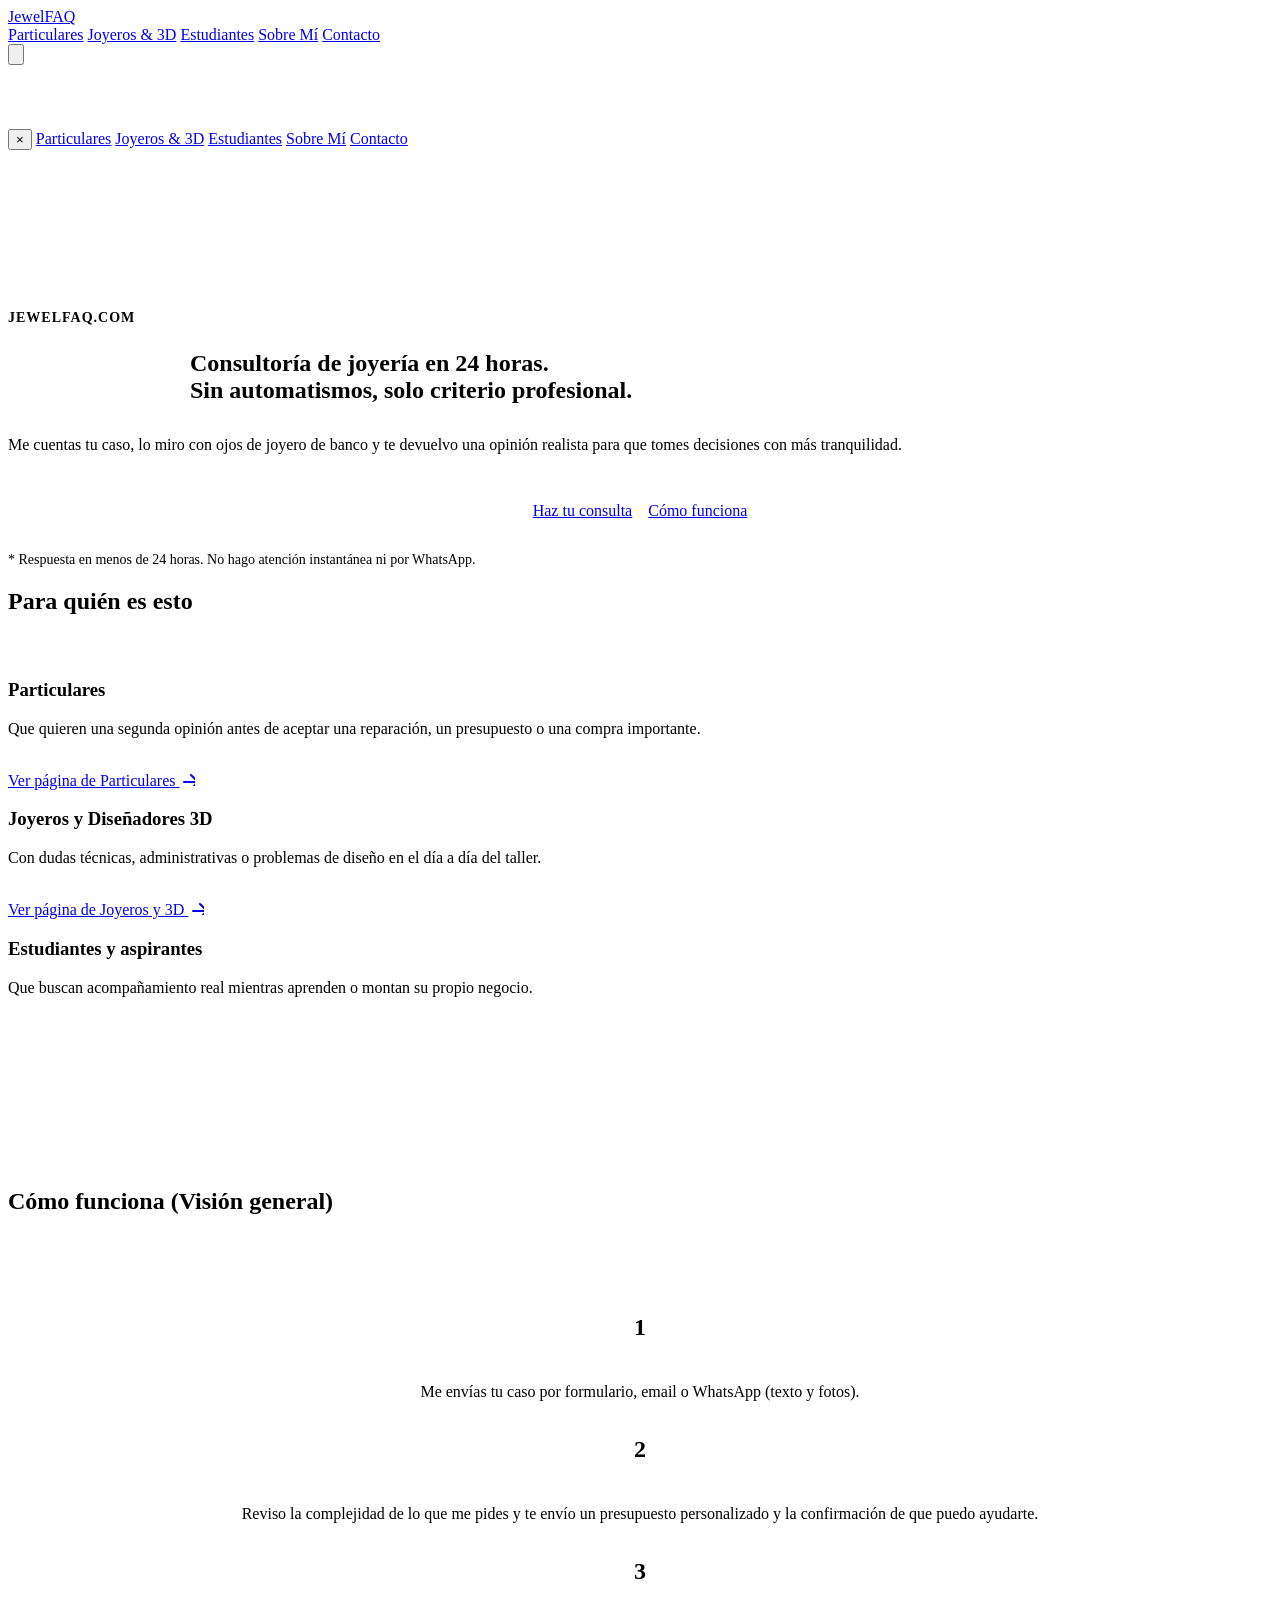
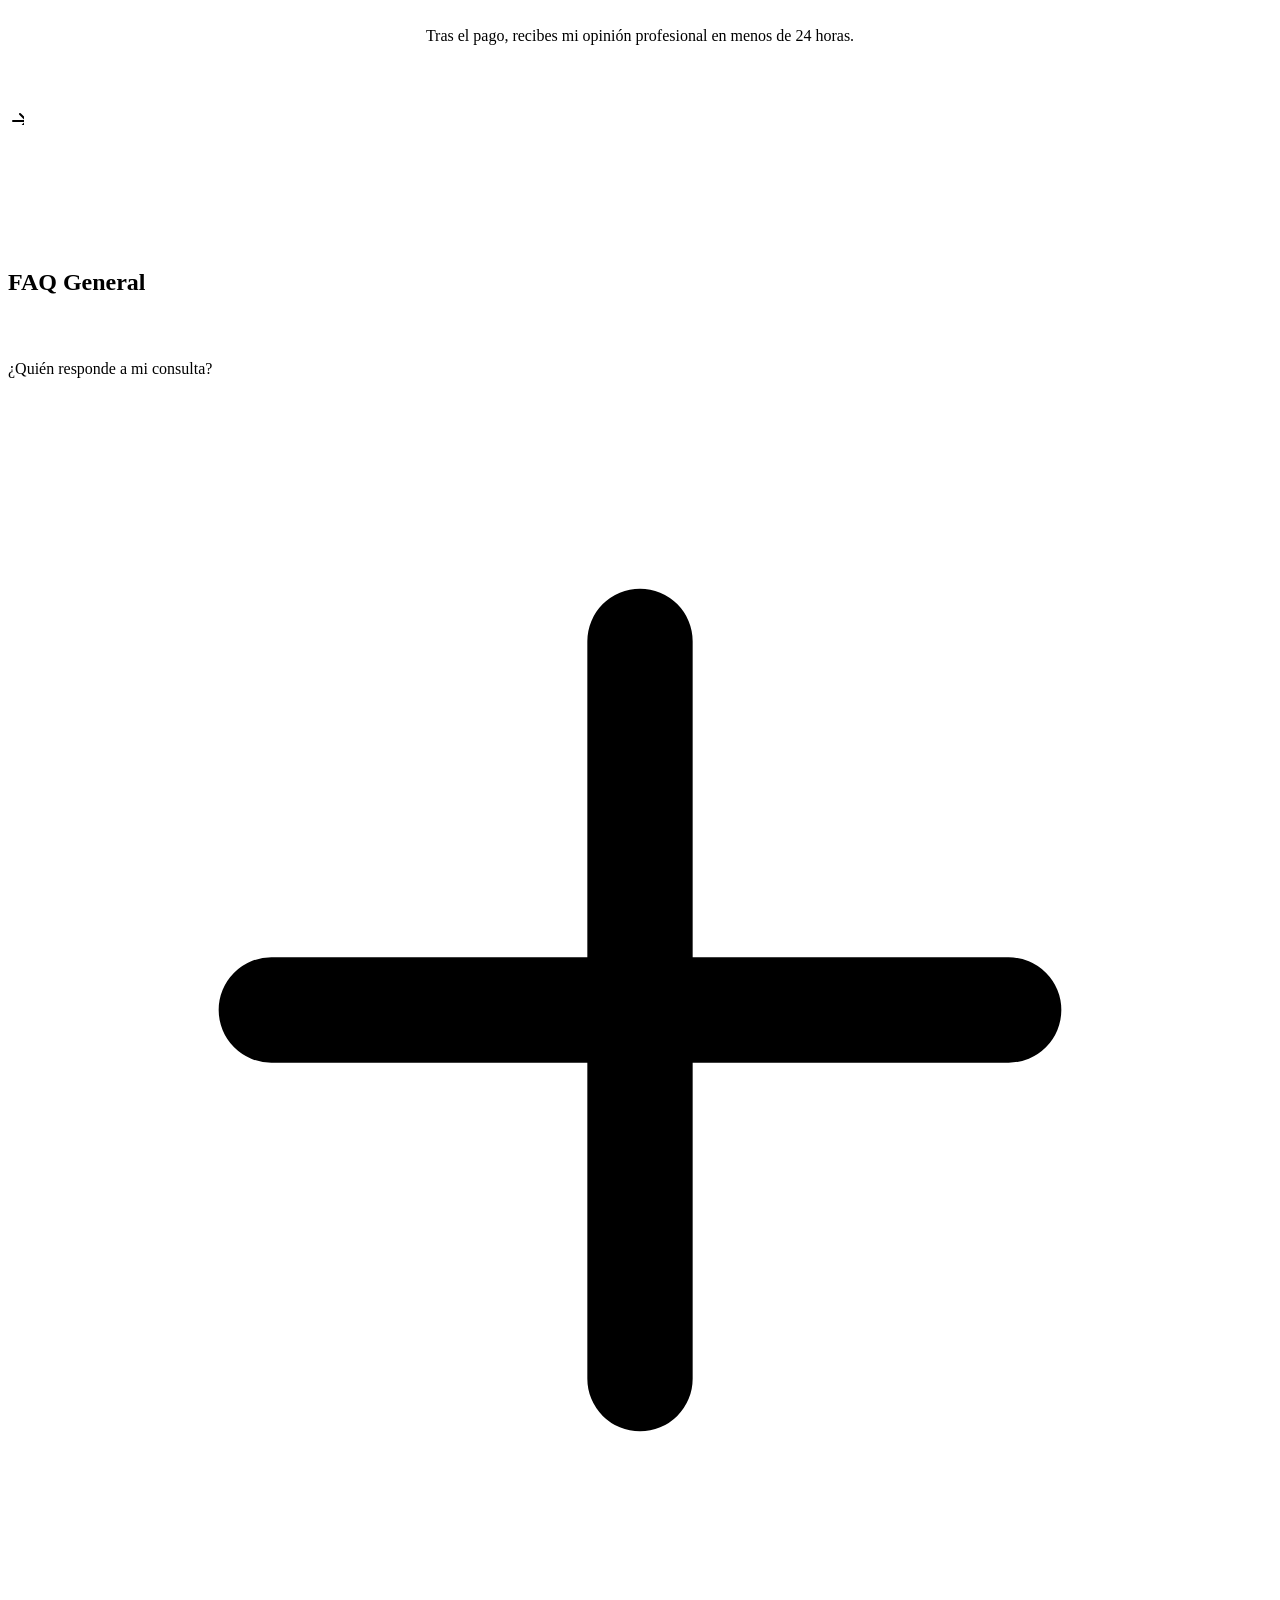
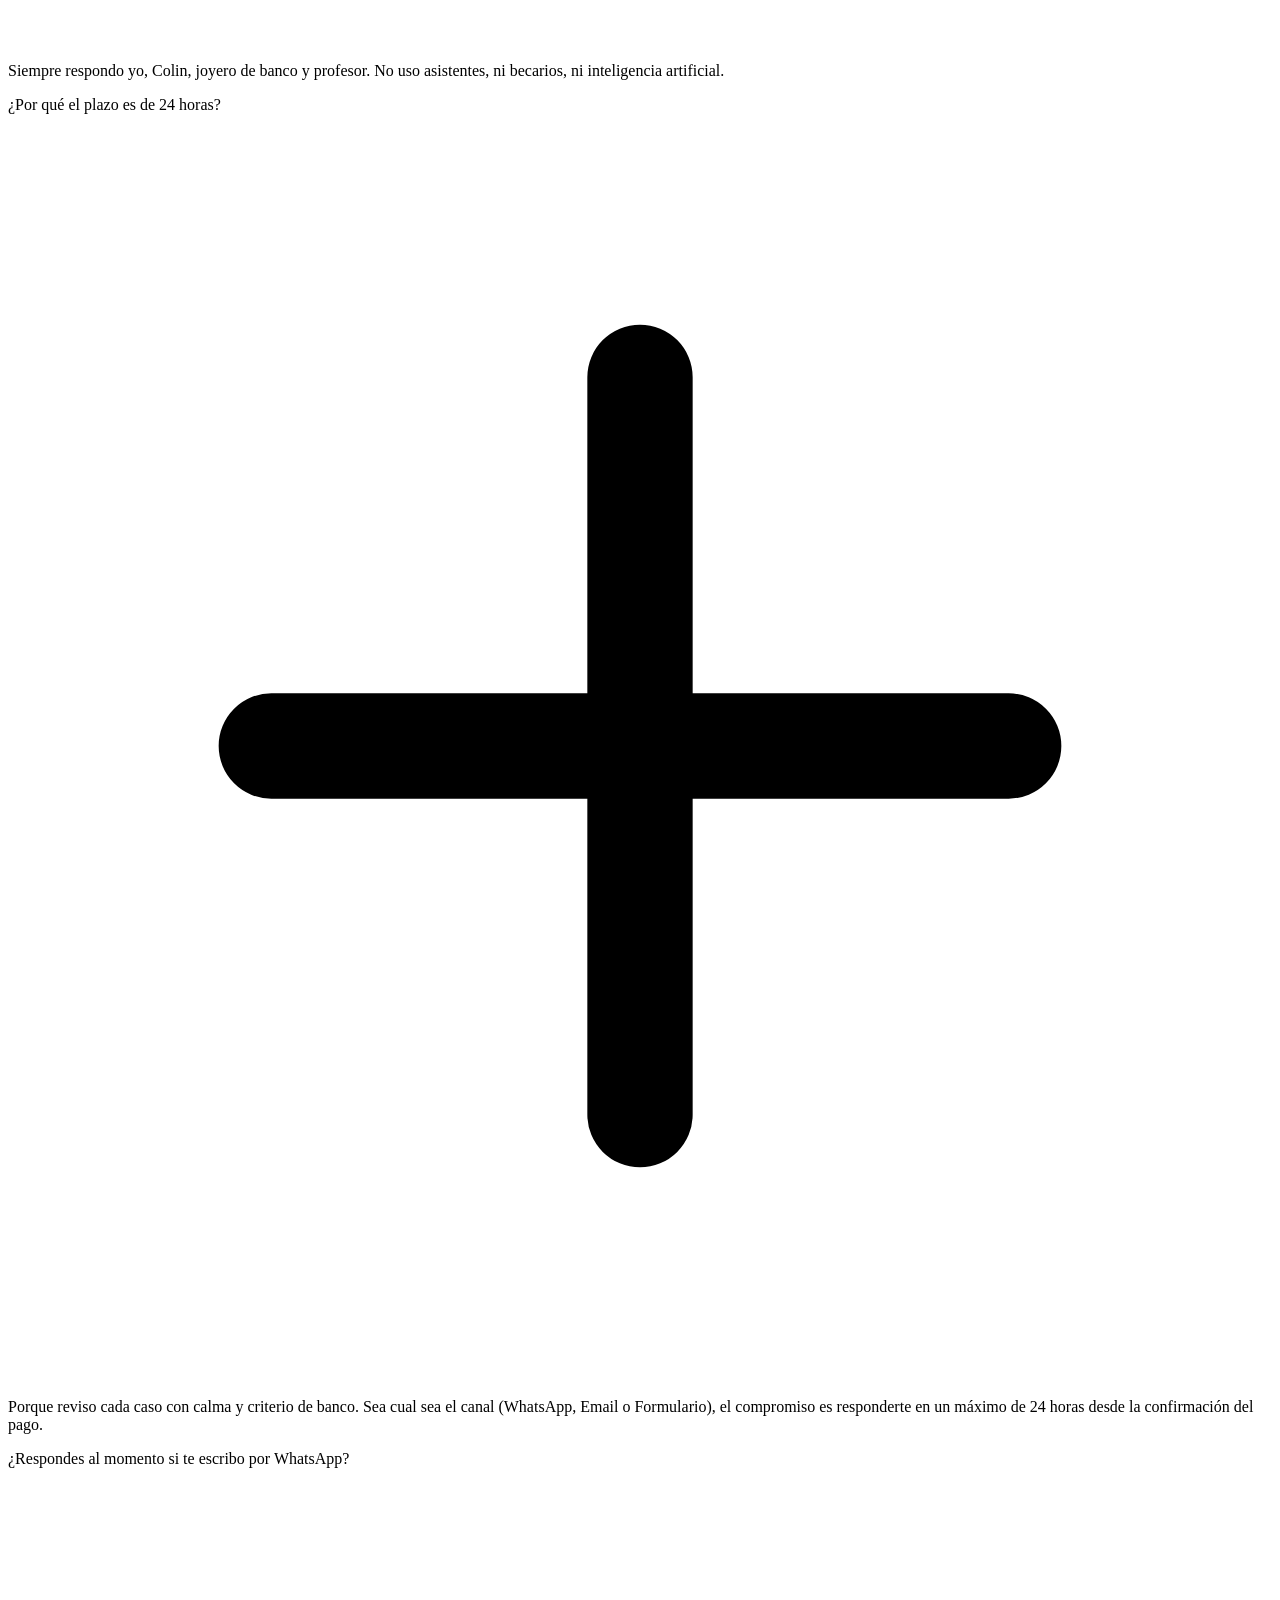
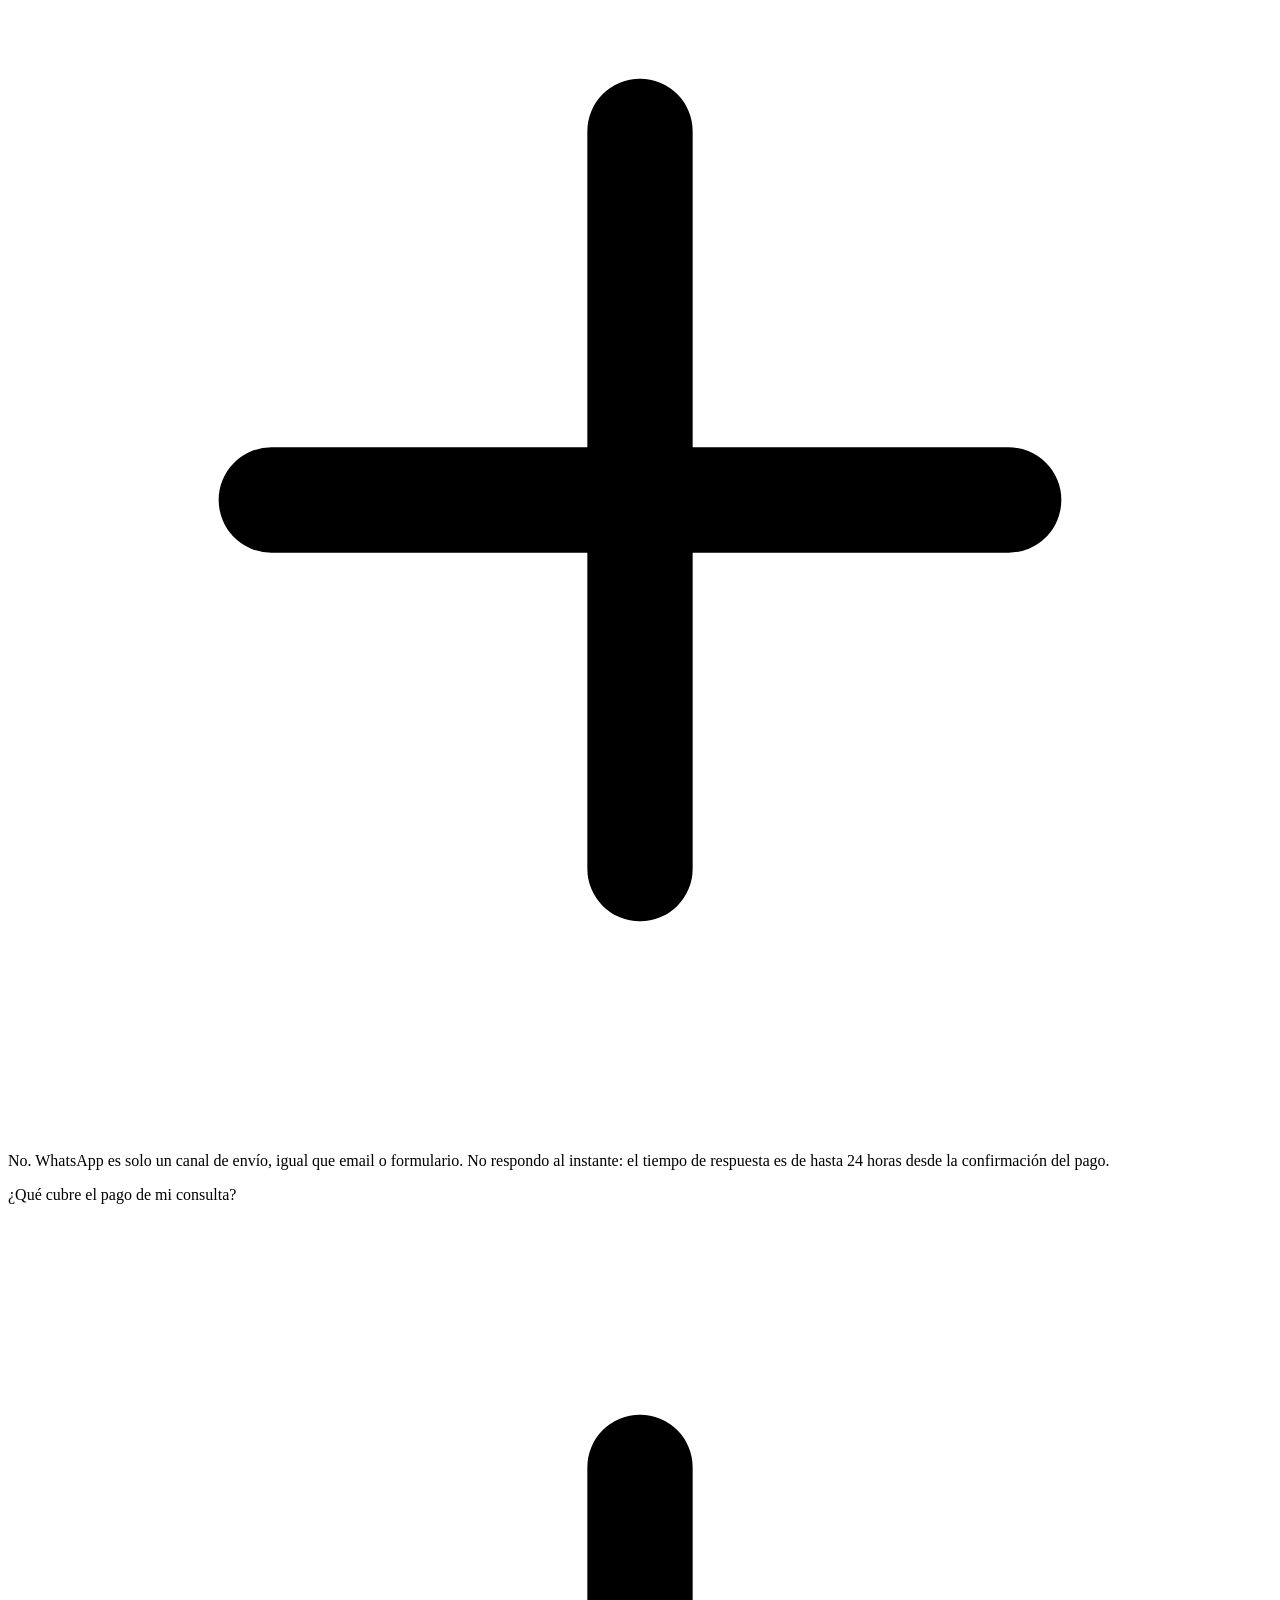
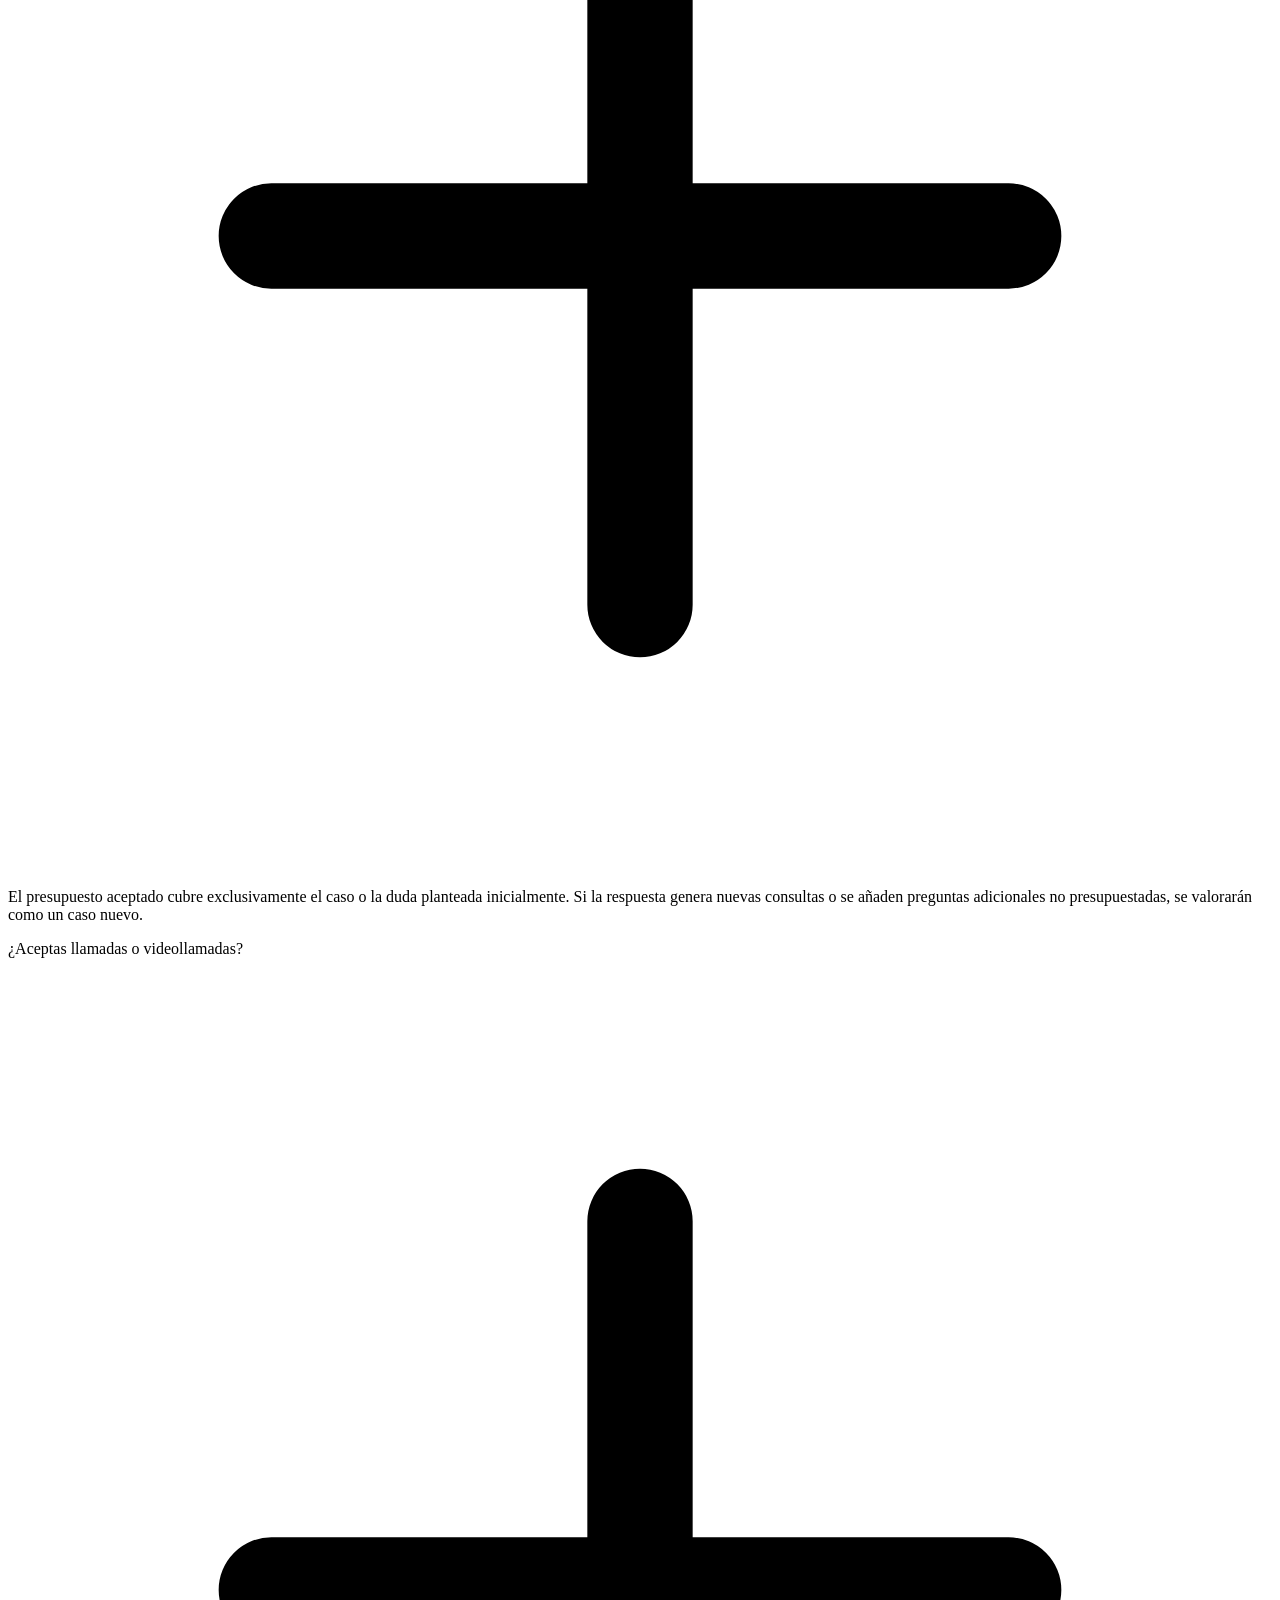
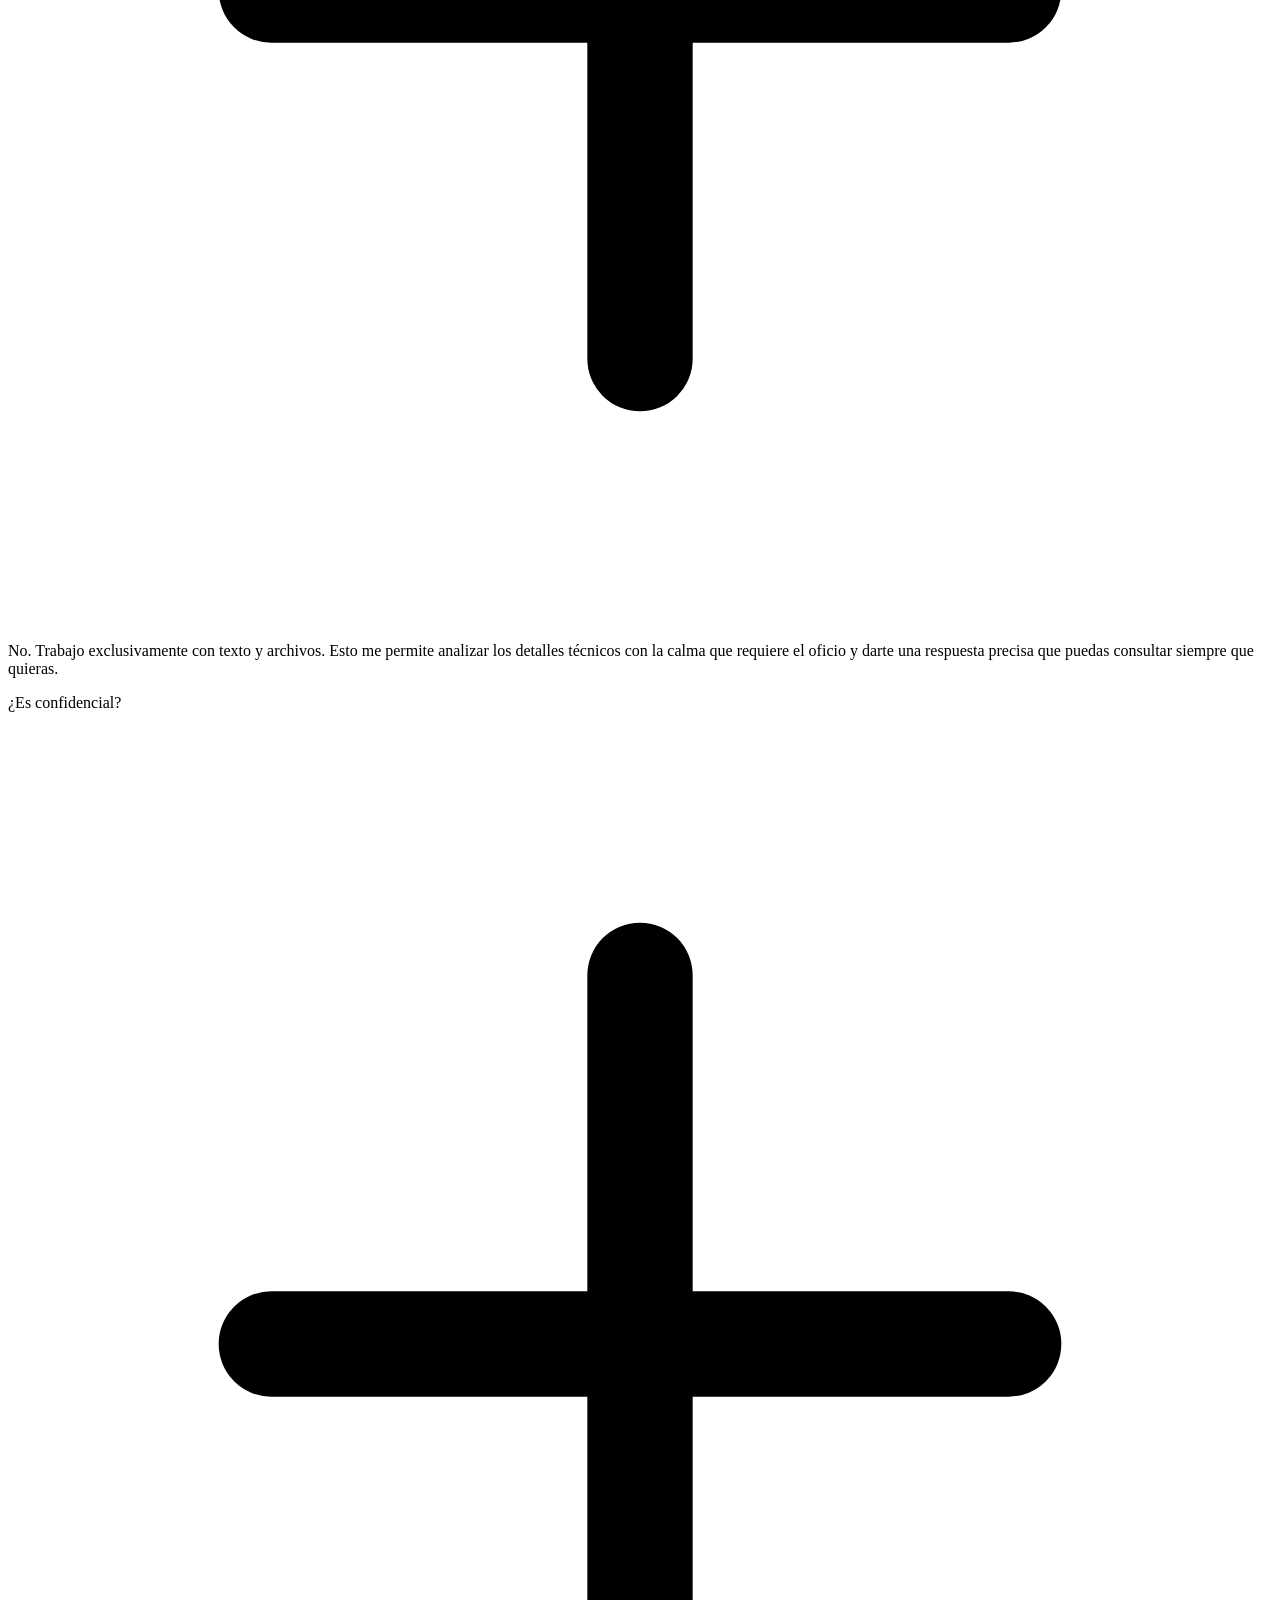
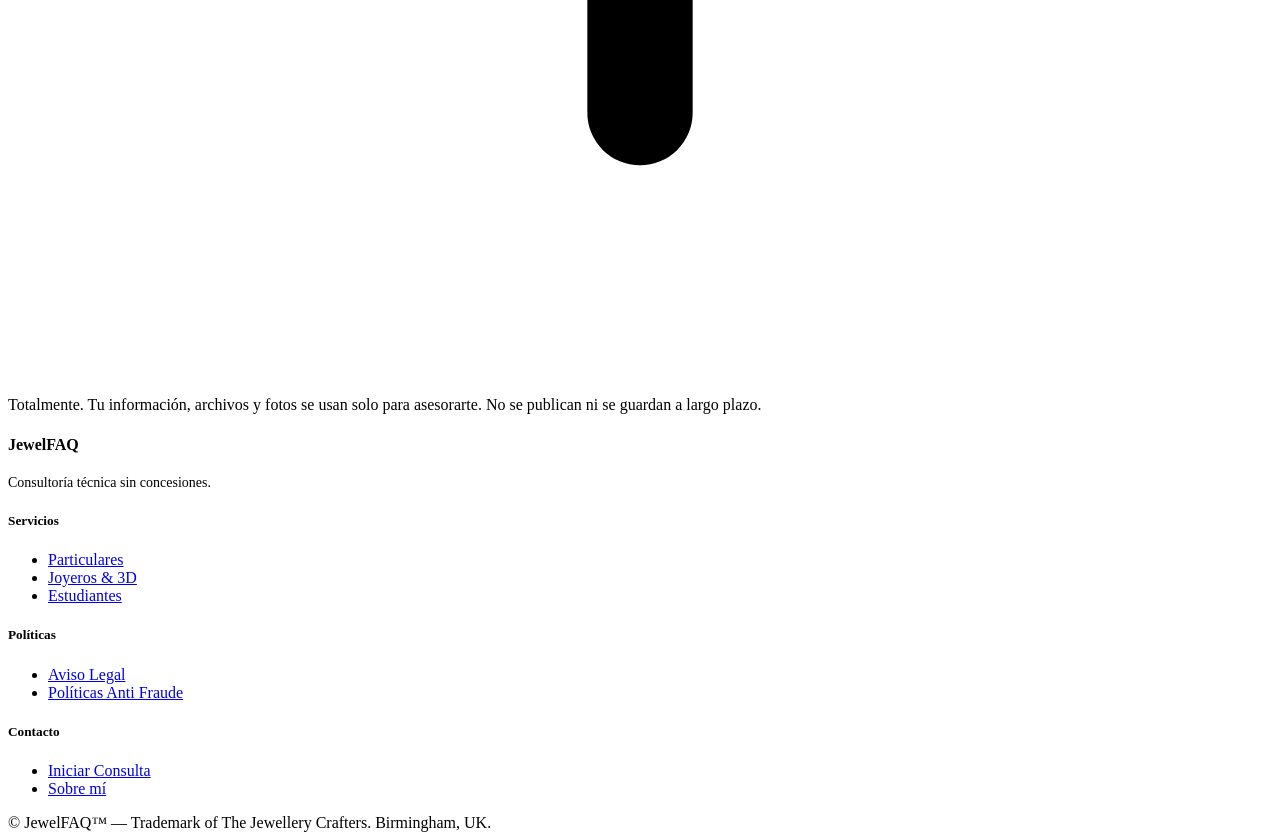
==== index.html @ 65c7bc7c "Add files via upload" ====
<!DOCTYPE html>
<html lang="es">

<head>
  <meta charset="UTF-8">
  <meta name="viewport" content="width=device-width, initial-scale=1.0">
  <title>JewelFAQ - Consultoría Técnica de Joyería</title>
  <meta name="description" content="Consultoría de joyería en 24 horas. Sin automatismos, solo criterio profesional.">
  <link rel="stylesheet" href="assets/css/style.css">
</head>

<body>

  <!-- Header -->
  <header class="site-header">
    <div class="container header-container">
      <a href="index.html" class="logo">JewelFAQ</a>
      <nav class="nav-desktop">
        <a href="particulares.html">Particulares</a>
        <a href="joyeros-3d.html">Joyeros & 3D</a>
        <a href="estudiantes.html">Estudiantes</a>
        <a href="sobre-mi.html">Sobre Mí</a>
        <a href="contacto.html">Contacto</a>
      </nav>
      <!-- Burger -->
      <button class="burger-btn" id="burger-btn" aria-label="Abrir menú">
        <svg viewBox="0 0 24 24" fill="none" stroke="currentColor" stroke-width="2">
          <path d="M4 6h16M4 12h16M4 18h16" stroke-linecap="round" />
        </svg>
      </button>
    </div>
    <div
      style="background-color: var(--accent-digital); color: #FFF; text-align: center; font-size: 13px; font-weight: 500; padding: 8px 16px; margin-top: 16px;">
      Esta web aún no está completa. El negocio a través de ella estará disponible a partir de abril de 2026.<br>
      Damos asistencia gratis a un cliente al día elegido a nuestro criterio. Aprovecha el momentum.
    </div>
  </header>

  <!-- Mobile Menu -->
  <div class="mobile-menu" id="mobile-menu">
    <button class="mobile-menu-close" id="mobile-menu-close">&times;</button>
    <a href="particulares.html">Particulares</a>
    <a href="joyeros-3d.html">Joyeros & 3D</a>
    <a href="estudiantes.html">Estudiantes</a>
    <a href="sobre-mi.html">Sobre Mí</a>
    <a href="contacto.html">Contacto</a>
  </div>

  <main>
    <!-- Hero / Intro -->
    <section style="padding-top: 160px;">
      <div class="container text-center reveal">
        <span class="color-accent"
          style="font-weight: 600; letter-spacing: 1px; text-transform: uppercase; font-size: 14px; display: block; margin-bottom: 24px;">JewelFAQ.com</span>
        <h1 style="max-width: 900px; margin: 0 auto 32px;">Consultoría de joyería en 24 horas.<br>Sin automatismos, solo
          criterio profesional.</h1>
        <p class="lead" style="margin: 0 auto 48px;">
          Me cuentas tu caso, lo miro con ojos de joyero de banco y te devuelvo una opinión realista para que tomes
          decisiones con más tranquilidad.
        </p>
        <div style="display: flex; gap: 16px; justify-content: center; align-items: center; flex-wrap: wrap;">
          <a href="contacto.html" class="btn btn-primary">Haz tu consulta</a>
          <a href="#como-funciona" class="btn btn-secondary">Cómo funciona</a>
        </div>
        <p style="margin-top: 32px; font-size: 14px; color: var(--text-muted); font-weight: 500;">
          * Respuesta en menos de 24 horas. No hago atención instantánea ni por WhatsApp.
        </p>
      </div>
    </section>

    <!-- Para quién es esto (Bento Grid) -->
    <section>
      <div class="container reveal">
        <h2 class="text-center" style="margin-bottom: 64px;">Para quién es esto</h2>
        <div class="bento-grid col-3">

          <div class="bento-card">
            <h3>Particulares</h3>
            <p style="margin: 16px 0 32px; flex-grow: 1;">
              Que quieren una segunda opinión antes de aceptar una reparación, un presupuesto o una compra importante.
            </p>
            <a href="particulares.html" class="text-link">Ver página de Particulares
              <svg width="16" height="16" fill="none" stroke="currentColor" stroke-width="2">
                <path d="M5 12h14M12 5l7 7-7 7" stroke-linecap="round" stroke-linejoin="round" />
              </svg>
            </a>
          </div>

          <div class="bento-card">
            <h3>Joyeros y Diseñadores 3D</h3>
            <p style="margin: 16px 0 32px; flex-grow: 1;">
              Con dudas técnicas, administrativas o problemas de diseño en el día a día del taller.
            </p>
            <a href="joyeros-3d.html" class="text-link">Ver página de Joyeros y 3D
              <svg width="16" height="16" fill="none" stroke="currentColor" stroke-width="2">
                <path d="M5 12h14M12 5l7 7-7 7" stroke-linecap="round" stroke-linejoin="round" />
              </svg>
            </a>
          </div>

          <div class="bento-card dark">
            <h3>Estudiantes y aspirantes</h3>
            <p style="margin: 16px 0 32px; flex-grow: 1; color: var(--text-muted);">
              Que buscan acompañamiento real mientras aprenden o montan su propio negocio.
            </p>
            <a href="estudiantes.html" class="text-link" style="color: #FFF;">Ver página de Estudiantes
              <svg width="16" height="16" fill="none" stroke="currentColor" stroke-width="2">
                <path d="M5 12h14M12 5l7 7-7 7" stroke-linecap="round" stroke-linejoin="round" />
              </svg>
            </a>
          </div>

        </div>
      </div>
    </section>

    <!-- Cómo funciona (visión general) -->
    <section id="como-funciona" style="background-color: #fff; padding: 120px 0;">
      <div class="container reveal">
        <h2 class="text-center" style="margin-bottom: 80px;">Cómo funciona (Visión general)</h2>

        <div class="bento-grid col-3" style="gap: 40px;">
          <div style="text-align: center;">
            <div
              style="width: 64px; height: 64px; border-radius: 50%; background: var(--accent-light); color: var(--accent-digital); display: flex; align-items: center; justify-content: center; font-size: 24px; font-weight: 700; margin: 0 auto 24px;">
              1</div>
            <p style="color: var(--text-main); font-weight: 500;">Me envías tu caso por formulario, email o WhatsApp
              (texto y fotos).</p>
          </div>
          <div style="text-align: center;">
            <div
              style="width: 64px; height: 64px; border-radius: 50%; background: var(--accent-light); color: var(--accent-digital); display: flex; align-items: center; justify-content: center; font-size: 24px; font-weight: 700; margin: 0 auto 24px;">
              2</div>
            <p style="color: var(--text-main); font-weight: 500;">Reviso la complejidad de lo que me pides y te envío un
              presupuesto personalizado y la confirmación de que puedo ayudarte.</p>
          </div>
          <div style="text-align: center;">
            <div
              style="width: 64px; height: 64px; border-radius: 50%; background: var(--accent-light); color: var(--accent-digital); display: flex; align-items: center; justify-content: center; font-size: 24px; font-weight: 700; margin: 0 auto 24px;">
              3</div>
            <p style="color: var(--text-main); font-weight: 500;">Tras el pago, recibes mi opinión profesional en menos
              de 24 horas.</p>
          </div>
        </div>

        <div class="text-center" style="margin-top: 64px;">
          <svg width="16" height="16" fill="none" stroke="currentColor" stroke-width="2">
            <path d="M5 12h14M12 5l7 7-7 7" stroke-linecap="round" stroke-linejoin="round" />
          </svg>
          </a>
        </div>
      </div>
    </section>

    <!-- FAQ General (resumen) -->
    <section>
      <div class="container reveal">
        <h2 class="text-center" style="margin-bottom: 64px;">FAQ General</h2>

        <div class="faq-grid">

          <div class="accordion">
            <div class="accordion-header">
              ¿Quién responde a mi consulta?
              <svg class="accordion-icon" viewBox="0 0 24 24" fill="none" stroke="currentColor" stroke-width="2">
                <path d="M12 5v14M5 12h14" stroke-linecap="round" />
              </svg>
            </div>
            <div class="accordion-content">
              <p style="margin-top: 16px;">Siempre respondo yo, Colin, joyero de banco y profesor. No uso asistentes, ni
                becarios, ni inteligencia artificial.</p>
            </div>
          </div>

          <div class="accordion">
            <div class="accordion-header">
              ¿Por qué el plazo es de 24 horas?
              <svg class="accordion-icon" viewBox="0 0 24 24" fill="none" stroke="currentColor" stroke-width="2">
                <path d="M12 5v14M5 12h14" stroke-linecap="round" />
              </svg>
            </div>
            <div class="accordion-content">
              <p style="margin-top: 16px;">Porque reviso cada caso con calma y criterio de banco. Sea cual sea el canal
                (WhatsApp, Email o Formulario), el compromiso es responderte en un máximo de 24 horas desde la
                confirmación del pago.</p>
            </div>
          </div>

          <div class="accordion">
            <div class="accordion-header">
              ¿Respondes al momento si te escribo por WhatsApp?
              <svg class="accordion-icon" viewBox="0 0 24 24" fill="none" stroke="currentColor" stroke-width="2">
                <path d="M12 5v14M5 12h14" stroke-linecap="round" />
              </svg>
            </div>
            <div class="accordion-content">
              <p style="margin-top: 16px;">No. WhatsApp es solo un canal de envío, igual que email o formulario. No
                respondo al instante: el tiempo de respuesta es de hasta 24 horas desde la confirmación del pago.</p>
            </div>
          </div>

          <div class="accordion">
            <div class="accordion-header">
              ¿Qué cubre el pago de mi consulta?
              <svg class="accordion-icon" viewBox="0 0 24 24" fill="none" stroke="currentColor" stroke-width="2">
                <path d="M12 5v14M5 12h14" stroke-linecap="round" />
              </svg>
            </div>
            <div class="accordion-content">
              <p style="margin-top: 16px;">El presupuesto aceptado cubre exclusivamente el caso o la duda planteada
                inicialmente. Si la respuesta genera nuevas consultas o se añaden preguntas adicionales no
                presupuestadas, se valorarán como un caso nuevo.</p>
            </div>
          </div>

          <div class="accordion">
            <div class="accordion-header">
              ¿Aceptas llamadas o videollamadas?
              <svg class="accordion-icon" viewBox="0 0 24 24" fill="none" stroke="currentColor" stroke-width="2">
                <path d="M12 5v14M5 12h14" stroke-linecap="round" />
              </svg>
            </div>
            <div class="accordion-content">
              <p style="margin-top: 16px;">No. Trabajo exclusivamente con texto y archivos. Esto me permite analizar los
                detalles técnicos con la calma que requiere el oficio y darte una respuesta precisa que puedas consultar
                siempre que quieras.</p>
            </div>
          </div>

          <div class="accordion">
            <div class="accordion-header">
              ¿Es confidencial?
              <svg class="accordion-icon" viewBox="0 0 24 24" fill="none" stroke="currentColor" stroke-width="2">
                <path d="M12 5v14M5 12h14" stroke-linecap="round" />
              </svg>
            </div>
            <div class="accordion-content">
              <p style="margin-top: 16px;">Totalmente. Tu información, archivos y fotos se usan solo para asesorarte. No
                se publican ni se guardan a largo plazo.</p>
            </div>
          </div>

        </div>
      </div>
    </section>
  </main>

  <footer class="site-footer">
    <div class="container footer-grid">
      <div class="footer-brand">
        <h4>JewelFAQ</h4>
        <p style="color: var(--text-muted); font-size: 14px;">Consultoría técnica sin concesiones.</p>
      </div>
      <div class="footer-col">
        <h5>Servicios</h5>
        <ul>
          <li><a href="particulares.html">Particulares</a></li>
          <li><a href="joyeros-3d.html">Joyeros & 3D</a></li>
          <li><a href="estudiantes.html">Estudiantes</a></li>
        </ul>
      </div>
      <div class="footer-col">
        <h5>Políticas</h5>
        <ul>
          <li><a href="contacto.html">Aviso Legal</a></li>
          <li><a href="contacto.html">Políticas Anti Fraude</a></li>
        </ul>
      </div>
      <div class="footer-col">
        <h5>Contacto</h5>
        <ul>
          <li><a href="contacto.html">Iniciar Consulta</a></li>
          <li><a href="sobre-mi.html">Sobre mí</a></li>
        </ul>
      </div>
    </div>
    <div class="container footer-bottom">
      &copy; JewelFAQ™ — Trademark of The Jewellery Crafters. Birmingham, UK.
    </div>
  </footer>

  <script src="assets/js/script.js"></script>
</body>

</html>
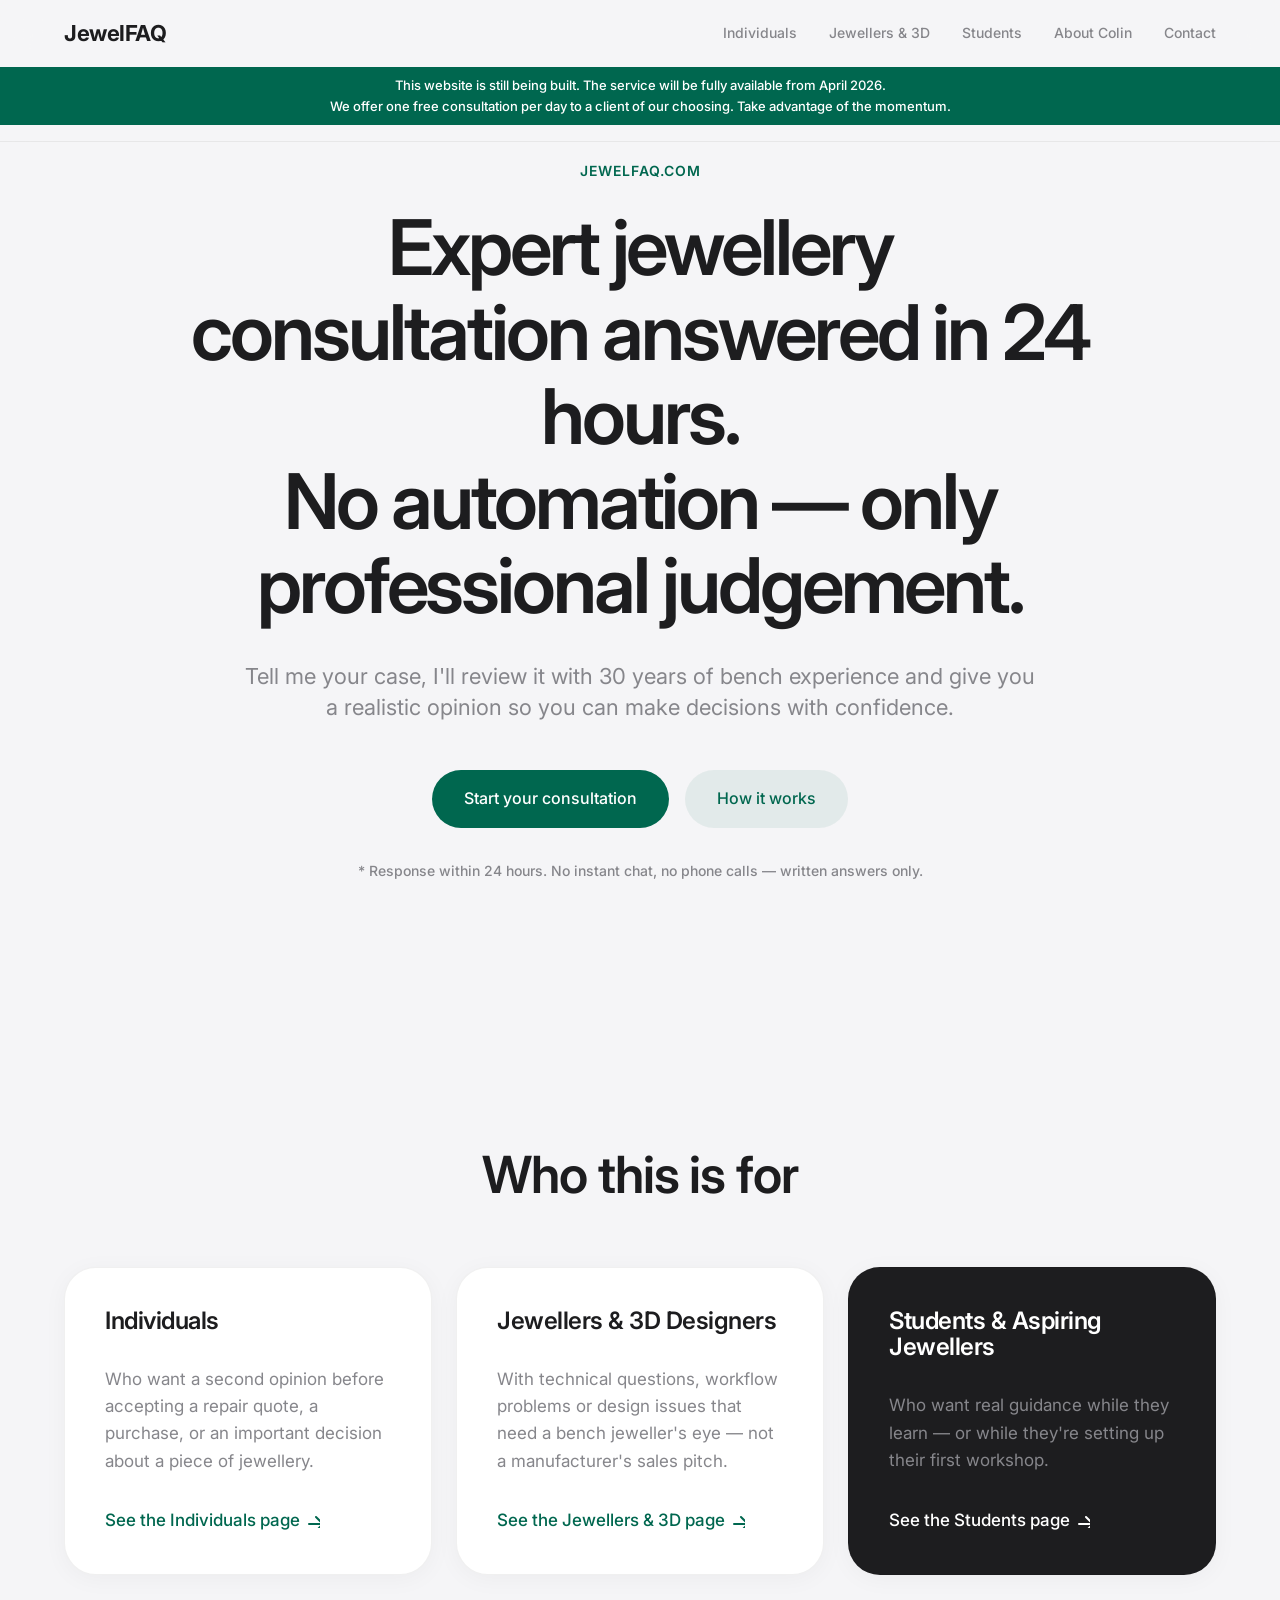
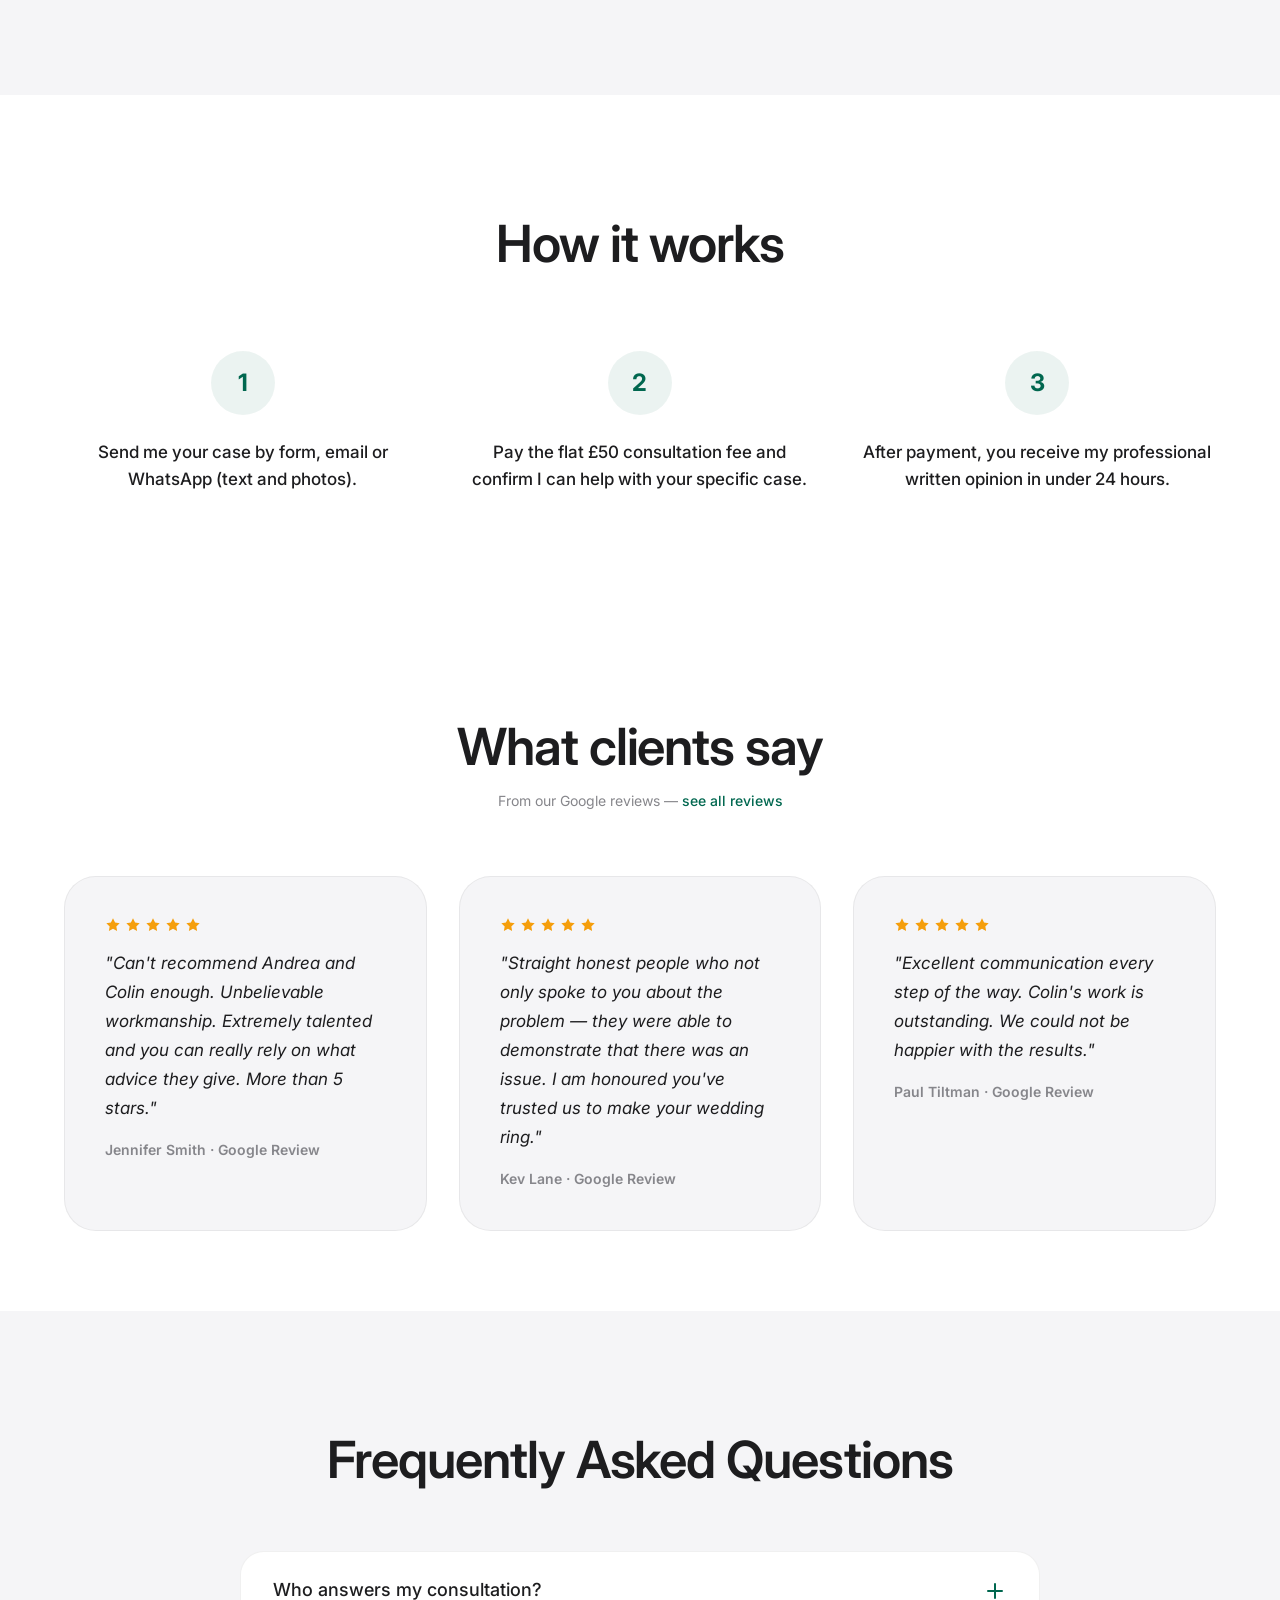
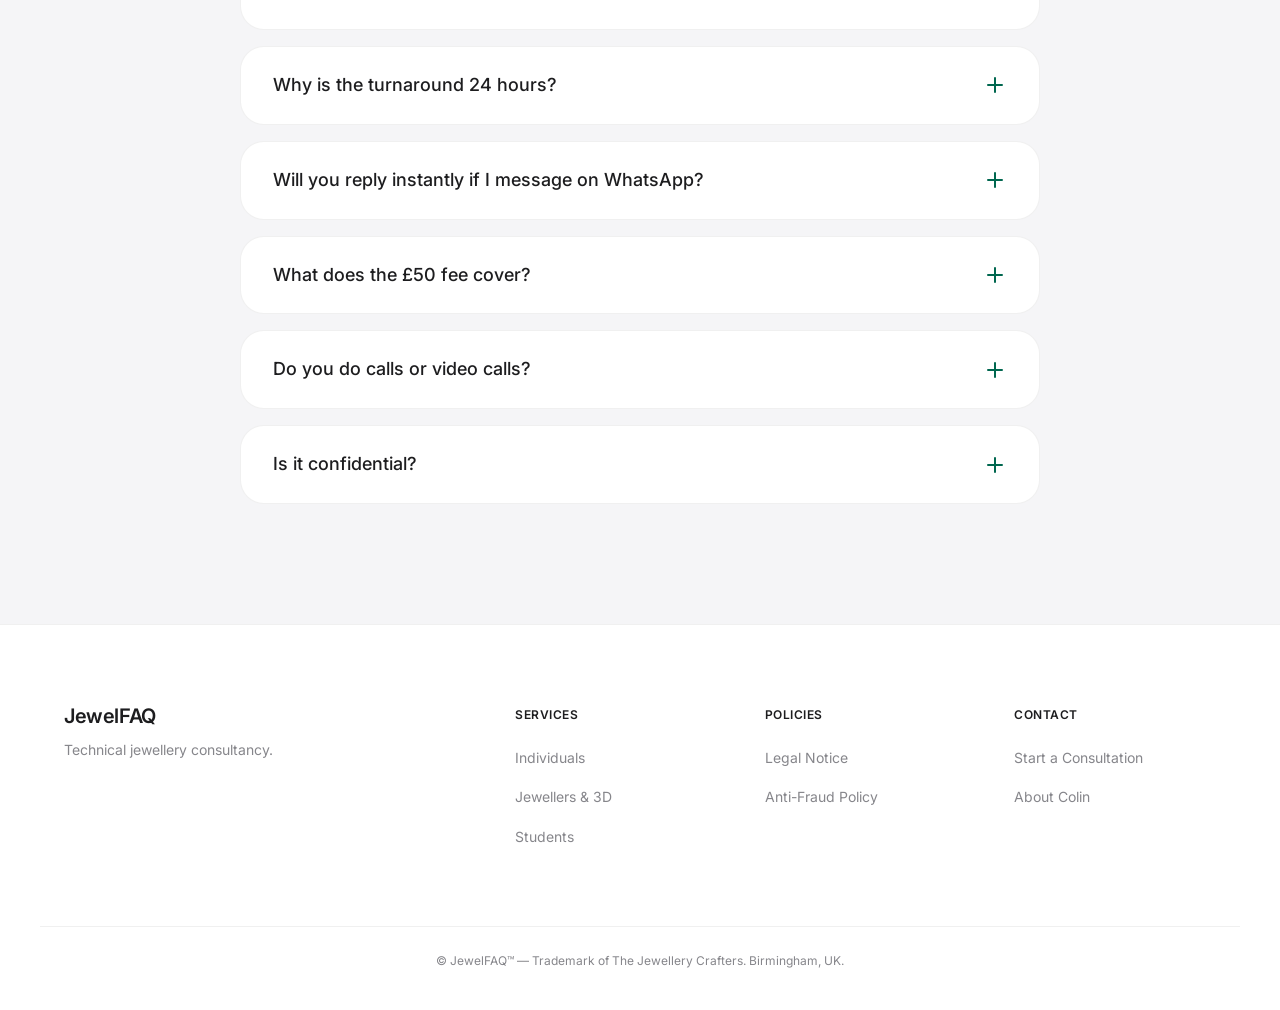
==== commit 66c16580: "Translate site to English, simplify pricing to flat £50, add testimonials and plan prices - All 7 HT" ====
--- a/index.html
+++ b/index.html
@@ -1,11 +1,11 @@
 <!DOCTYPE html>
-<html lang="es">
+<html lang="en">
 
 <head>
   <meta charset="UTF-8">
   <meta name="viewport" content="width=device-width, initial-scale=1.0">
-  <title>JewelFAQ - Consultoría Técnica de Joyería</title>
-  <meta name="description" content="Consultoría de joyería en 24 horas. Sin automatismos, solo criterio profesional.">
+  <title>JewelFAQ - Professional Jewellery Consultation</title>
+  <meta name="description" content="Expert jewellery consultation answered in 24 hours. No automation — just 30 years of bench experience.">
   <link rel="stylesheet" href="assets/css/style.css">
 </head>
 
@@ -16,14 +16,14 @@
     <div class="container header-container">
       <a href="index.html" class="logo">JewelFAQ</a>
       <nav class="nav-desktop">
-        <a href="particulares.html">Particulares</a>
-        <a href="joyeros-3d.html">Joyeros & 3D</a>
-        <a href="estudiantes.html">Estudiantes</a>
-        <a href="sobre-mi.html">Sobre Mí</a>
-        <a href="contacto.html">Contacto</a>
+        <a href="particulares.html">Individuals</a>
+        <a href="joyeros-3d.html">Jewellers &amp; 3D</a>
+        <a href="estudiantes.html">Students</a>
+        <a href="sobre-mi.html">About Colin</a>
+        <a href="contacto.html">Contact</a>
       </nav>
       <!-- Burger -->
-      <button class="burger-btn" id="burger-btn" aria-label="Abrir menú">
+      <button class="burger-btn" id="burger-btn" aria-label="Open menu">
         <svg viewBox="0 0 24 24" fill="none" stroke="currentColor" stroke-width="2">
           <path d="M4 6h16M4 12h16M4 18h16" stroke-linecap="round" />
         </svg>
@@ -31,19 +31,19 @@
     </div>
     <div
       style="background-color: var(--accent-digital); color: #FFF; text-align: center; font-size: 13px; font-weight: 500; padding: 8px 16px; margin-top: 16px;">
-      Esta web aún no está completa. El negocio a través de ella estará disponible a partir de abril de 2026.<br>
-      Damos asistencia gratis a un cliente al día elegido a nuestro criterio. Aprovecha el momentum.
+      This website is still being built. The service will be fully available from April 2026.<br>
+      We offer one free consultation per day to a client of our choosing. Take advantage of the momentum.
     </div>
   </header>
 
   <!-- Mobile Menu -->
   <div class="mobile-menu" id="mobile-menu">
     <button class="mobile-menu-close" id="mobile-menu-close">&times;</button>
-    <a href="particulares.html">Particulares</a>
-    <a href="joyeros-3d.html">Joyeros & 3D</a>
-    <a href="estudiantes.html">Estudiantes</a>
-    <a href="sobre-mi.html">Sobre Mí</a>
-    <a href="contacto.html">Contacto</a>
+    <a href="particulares.html">Individuals</a>
+    <a href="joyeros-3d.html">Jewellers &amp; 3D</a>
+    <a href="estudiantes.html">Students</a>
+    <a href="sobre-mi.html">About Colin</a>
+    <a href="contacto.html">Contact</a>
   </div>
 
   <main>
@@ -52,34 +52,32 @@
       <div class="container text-center reveal">
         <span class="color-accent"
           style="font-weight: 600; letter-spacing: 1px; text-transform: uppercase; font-size: 14px; display: block; margin-bottom: 24px;">JewelFAQ.com</span>
-        <h1 style="max-width: 900px; margin: 0 auto 32px;">Consultoría de joyería en 24 horas.<br>Sin automatismos, solo
-          criterio profesional.</h1>
+        <h1 style="max-width: 900px; margin: 0 auto 32px;">Expert jewellery consultation answered in 24 hours.<br>No automation — only professional judgement.</h1>
         <p class="lead" style="margin: 0 auto 48px;">
-          Me cuentas tu caso, lo miro con ojos de joyero de banco y te devuelvo una opinión realista para que tomes
-          decisiones con más tranquilidad.
+          Tell me your case, I'll review it with 30 years of bench experience and give you a realistic opinion so you can make decisions with confidence.
         </p>
         <div style="display: flex; gap: 16px; justify-content: center; align-items: center; flex-wrap: wrap;">
-          <a href="contacto.html" class="btn btn-primary">Haz tu consulta</a>
-          <a href="#como-funciona" class="btn btn-secondary">Cómo funciona</a>
+          <a href="particulares.html" class="btn btn-primary">Start your consultation</a>
+          <a href="#como-funciona" class="btn btn-secondary">How it works</a>
         </div>
         <p style="margin-top: 32px; font-size: 14px; color: var(--text-muted); font-weight: 500;">
-          * Respuesta en menos de 24 horas. No hago atención instantánea ni por WhatsApp.
+          * Response within 24 hours. No instant chat, no phone calls — written answers only.
         </p>
       </div>
     </section>
 
-    <!-- Para quién es esto (Bento Grid) -->
+    <!-- For whom (Bento Grid) -->
     <section>
       <div class="container reveal">
-        <h2 class="text-center" style="margin-bottom: 64px;">Para quién es esto</h2>
+        <h2 class="text-center" style="margin-bottom: 64px;">Who this is for</h2>
         <div class="bento-grid col-3">
 
           <div class="bento-card">
-            <h3>Particulares</h3>
+            <h3>Individuals</h3>
             <p style="margin: 16px 0 32px; flex-grow: 1;">
-              Que quieren una segunda opinión antes de aceptar una reparación, un presupuesto o una compra importante.
+              Who want a second opinion before accepting a repair quote, a purchase, or an important decision about a piece of jewellery.
             </p>
-            <a href="particulares.html" class="text-link">Ver página de Particulares
+            <a href="particulares.html" class="text-link">See the Individuals page
               <svg width="16" height="16" fill="none" stroke="currentColor" stroke-width="2">
                 <path d="M5 12h14M12 5l7 7-7 7" stroke-linecap="round" stroke-linejoin="round" />
               </svg>
@@ -87,11 +85,11 @@
           </div>
 
           <div class="bento-card">
-            <h3>Joyeros y Diseñadores 3D</h3>
+            <h3>Jewellers &amp; 3D Designers</h3>
             <p style="margin: 16px 0 32px; flex-grow: 1;">
-              Con dudas técnicas, administrativas o problemas de diseño en el día a día del taller.
+              With technical questions, workflow problems or design issues that need a bench jeweller's eye — not a manufacturer's sales pitch.
             </p>
-            <a href="joyeros-3d.html" class="text-link">Ver página de Joyeros y 3D
+            <a href="joyeros-3d.html" class="text-link">See the Jewellers &amp; 3D page
               <svg width="16" height="16" fill="none" stroke="currentColor" stroke-width="2">
                 <path d="M5 12h14M12 5l7 7-7 7" stroke-linecap="round" stroke-linejoin="round" />
               </svg>
@@ -99,11 +97,11 @@
           </div>
 
           <div class="bento-card dark">
-            <h3>Estudiantes y aspirantes</h3>
+            <h3>Students &amp; Aspiring Jewellers</h3>
             <p style="margin: 16px 0 32px; flex-grow: 1; color: var(--text-muted);">
-              Que buscan acompañamiento real mientras aprenden o montan su propio negocio.
+              Who want real guidance while they learn — or while they're setting up their first workshop.
             </p>
-            <a href="estudiantes.html" class="text-link" style="color: #FFF;">Ver página de Estudiantes
+            <a href="estudiantes.html" class="text-link" style="color: #FFF;">See the Students page
               <svg width="16" height="16" fill="none" stroke="currentColor" stroke-width="2">
                 <path d="M5 12h14M12 5l7 7-7 7" stroke-linecap="round" stroke-linejoin="round" />
               </svg>
@@ -114,129 +112,158 @@
       </div>
     </section>
 
-    <!-- Cómo funciona (visión general) -->
+    <!-- How it works -->
     <section id="como-funciona" style="background-color: #fff; padding: 120px 0;">
       <div class="container reveal">
-        <h2 class="text-center" style="margin-bottom: 80px;">Cómo funciona (Visión general)</h2>
+        <h2 class="text-center" style="margin-bottom: 80px;">How it works</h2>
 
         <div class="bento-grid col-3" style="gap: 40px;">
           <div style="text-align: center;">
             <div
               style="width: 64px; height: 64px; border-radius: 50%; background: var(--accent-light); color: var(--accent-digital); display: flex; align-items: center; justify-content: center; font-size: 24px; font-weight: 700; margin: 0 auto 24px;">
               1</div>
-            <p style="color: var(--text-main); font-weight: 500;">Me envías tu caso por formulario, email o WhatsApp
-              (texto y fotos).</p>
+            <p style="color: var(--text-main); font-weight: 500;">Send me your case by form, email or WhatsApp (text and photos).</p>
           </div>
           <div style="text-align: center;">
             <div
               style="width: 64px; height: 64px; border-radius: 50%; background: var(--accent-light); color: var(--accent-digital); display: flex; align-items: center; justify-content: center; font-size: 24px; font-weight: 700; margin: 0 auto 24px;">
               2</div>
-            <p style="color: var(--text-main); font-weight: 500;">Reviso la complejidad de lo que me pides y te envío un
-              presupuesto personalizado y la confirmación de que puedo ayudarte.</p>
+            <p style="color: var(--text-main); font-weight: 500;">Pay the flat £50 consultation fee and confirm I can help with your specific case.</p>
           </div>
           <div style="text-align: center;">
             <div
               style="width: 64px; height: 64px; border-radius: 50%; background: var(--accent-light); color: var(--accent-digital); display: flex; align-items: center; justify-content: center; font-size: 24px; font-weight: 700; margin: 0 auto 24px;">
               3</div>
-            <p style="color: var(--text-main); font-weight: 500;">Tras el pago, recibes mi opinión profesional en menos
-              de 24 horas.</p>
-          </div>
-        </div>
-
-        <div class="text-center" style="margin-top: 64px;">
-          <svg width="16" height="16" fill="none" stroke="currentColor" stroke-width="2">
-            <path d="M5 12h14M12 5l7 7-7 7" stroke-linecap="round" stroke-linejoin="round" />
-          </svg>
-          </a>
-        </div>
-      </div>
-    </section>
-
-    <!-- FAQ General (resumen) -->
+            <p style="color: var(--text-main); font-weight: 500;">After payment, you receive my professional written opinion in under 24 hours.</p>
+          </div>
+        </div>
+      </div>
+    </section>
+
+    <!-- Testimonials -->
+    <section style="background-color: var(--bg-surface); padding: 80px 0;">
+      <div class="container reveal">
+        <h2 class="text-center" style="margin-bottom: 16px;">What clients say</h2>
+        <p class="text-center" style="color: var(--text-muted); font-size: 14px; margin-bottom: 64px;">From our Google reviews — <a href="https://maps.app.goo.gl/s3uboYck88MHszB18" target="_blank" class="text-link" style="font-size: 14px;">see all reviews</a></p>
+
+        <div class="bento-grid col-3" style="gap: 32px;">
+
+          <div class="bento-card" style="box-shadow: none; border: 1px solid var(--border-subtle); background: var(--bg-body);">
+            <div style="display: flex; gap: 4px; margin-bottom: 16px;">
+              <svg width="16" height="16" fill="#f59e0b" viewBox="0 0 24 24"><path d="M12 2l3.09 6.26L22 9.27l-5 4.87 1.18 6.88L12 17.77l-6.18 3.25L7 14.14 2 9.27l6.91-1.01L12 2z"/></svg>
+              <svg width="16" height="16" fill="#f59e0b" viewBox="0 0 24 24"><path d="M12 2l3.09 6.26L22 9.27l-5 4.87 1.18 6.88L12 17.77l-6.18 3.25L7 14.14 2 9.27l6.91-1.01L12 2z"/></svg>
+              <svg width="16" height="16" fill="#f59e0b" viewBox="0 0 24 24"><path d="M12 2l3.09 6.26L22 9.27l-5 4.87 1.18 6.88L12 17.77l-6.18 3.25L7 14.14 2 9.27l6.91-1.01L12 2z"/></svg>
+              <svg width="16" height="16" fill="#f59e0b" viewBox="0 0 24 24"><path d="M12 2l3.09 6.26L22 9.27l-5 4.87 1.18 6.88L12 17.77l-6.18 3.25L7 14.14 2 9.27l6.91-1.01L12 2z"/></svg>
+              <svg width="16" height="16" fill="#f59e0b" viewBox="0 0 24 24"><path d="M12 2l3.09 6.26L22 9.27l-5 4.87 1.18 6.88L12 17.77l-6.18 3.25L7 14.14 2 9.27l6.91-1.01L12 2z"/></svg>
+            </div>
+            <p style="color: var(--text-main); line-height: 1.7; font-style: italic; margin-bottom: 16px;">"Can't recommend Andrea and Colin enough. Unbelievable workmanship. Extremely talented and you can really rely on what advice they give. More than 5 stars."</p>
+            <p style="font-weight: 600; font-size: 14px; color: var(--text-muted);">Jennifer Smith · Google Review</p>
+          </div>
+
+          <div class="bento-card" style="box-shadow: none; border: 1px solid var(--border-subtle); background: var(--bg-body);">
+            <div style="display: flex; gap: 4px; margin-bottom: 16px;">
+              <svg width="16" height="16" fill="#f59e0b" viewBox="0 0 24 24"><path d="M12 2l3.09 6.26L22 9.27l-5 4.87 1.18 6.88L12 17.77l-6.18 3.25L7 14.14 2 9.27l6.91-1.01L12 2z"/></svg>
+              <svg width="16" height="16" fill="#f59e0b" viewBox="0 0 24 24"><path d="M12 2l3.09 6.26L22 9.27l-5 4.87 1.18 6.88L12 17.77l-6.18 3.25L7 14.14 2 9.27l6.91-1.01L12 2z"/></svg>
+              <svg width="16" height="16" fill="#f59e0b" viewBox="0 0 24 24"><path d="M12 2l3.09 6.26L22 9.27l-5 4.87 1.18 6.88L12 17.77l-6.18 3.25L7 14.14 2 9.27l6.91-1.01L12 2z"/></svg>
+              <svg width="16" height="16" fill="#f59e0b" viewBox="0 0 24 24"><path d="M12 2l3.09 6.26L22 9.27l-5 4.87 1.18 6.88L12 17.77l-6.18 3.25L7 14.14 2 9.27l6.91-1.01L12 2z"/></svg>
+              <svg width="16" height="16" fill="#f59e0b" viewBox="0 0 24 24"><path d="M12 2l3.09 6.26L22 9.27l-5 4.87 1.18 6.88L12 17.77l-6.18 3.25L7 14.14 2 9.27l6.91-1.01L12 2z"/></svg>
+            </div>
+            <p style="color: var(--text-main); line-height: 1.7; font-style: italic; margin-bottom: 16px;">"Straight honest people who not only spoke to you about the problem — they were able to demonstrate that there was an issue. I am honoured you've trusted us to make your wedding ring."</p>
+            <p style="font-weight: 600; font-size: 14px; color: var(--text-muted);">Kev Lane · Google Review</p>
+          </div>
+
+          <div class="bento-card" style="box-shadow: none; border: 1px solid var(--border-subtle); background: var(--bg-body);">
+            <div style="display: flex; gap: 4px; margin-bottom: 16px;">
+              <svg width="16" height="16" fill="#f59e0b" viewBox="0 0 24 24"><path d="M12 2l3.09 6.26L22 9.27l-5 4.87 1.18 6.88L12 17.77l-6.18 3.25L7 14.14 2 9.27l6.91-1.01L12 2z"/></svg>
+              <svg width="16" height="16" fill="#f59e0b" viewBox="0 0 24 24"><path d="M12 2l3.09 6.26L22 9.27l-5 4.87 1.18 6.88L12 17.77l-6.18 3.25L7 14.14 2 9.27l6.91-1.01L12 2z"/></svg>
+              <svg width="16" height="16" fill="#f59e0b" viewBox="0 0 24 24"><path d="M12 2l3.09 6.26L22 9.27l-5 4.87 1.18 6.88L12 17.77l-6.18 3.25L7 14.14 2 9.27l6.91-1.01L12 2z"/></svg>
+              <svg width="16" height="16" fill="#f59e0b" viewBox="0 0 24 24"><path d="M12 2l3.09 6.26L22 9.27l-5 4.87 1.18 6.88L12 17.77l-6.18 3.25L7 14.14 2 9.27l6.91-1.01L12 2z"/></svg>
+              <svg width="16" height="16" fill="#f59e0b" viewBox="0 0 24 24"><path d="M12 2l3.09 6.26L22 9.27l-5 4.87 1.18 6.88L12 17.77l-6.18 3.25L7 14.14 2 9.27l6.91-1.01L12 2z"/></svg>
+            </div>
+            <p style="color: var(--text-main); line-height: 1.7; font-style: italic; margin-bottom: 16px;">"Excellent communication every step of the way. Colin's work is outstanding. We could not be happier with the results."</p>
+            <p style="font-weight: 600; font-size: 14px; color: var(--text-muted);">Paul Tiltman · Google Review</p>
+          </div>
+
+        </div>
+      </div>
+    </section>
+
+    <!-- FAQ General -->
     <section>
       <div class="container reveal">
-        <h2 class="text-center" style="margin-bottom: 64px;">FAQ General</h2>
+        <h2 class="text-center" style="margin-bottom: 64px;">Frequently Asked Questions</h2>
 
         <div class="faq-grid">
 
           <div class="accordion">
             <div class="accordion-header">
-              ¿Quién responde a mi consulta?
-              <svg class="accordion-icon" viewBox="0 0 24 24" fill="none" stroke="currentColor" stroke-width="2">
-                <path d="M12 5v14M5 12h14" stroke-linecap="round" />
-              </svg>
-            </div>
-            <div class="accordion-content">
-              <p style="margin-top: 16px;">Siempre respondo yo, Colin, joyero de banco y profesor. No uso asistentes, ni
-                becarios, ni inteligencia artificial.</p>
-            </div>
-          </div>
-
-          <div class="accordion">
-            <div class="accordion-header">
-              ¿Por qué el plazo es de 24 horas?
-              <svg class="accordion-icon" viewBox="0 0 24 24" fill="none" stroke="currentColor" stroke-width="2">
-                <path d="M12 5v14M5 12h14" stroke-linecap="round" />
-              </svg>
-            </div>
-            <div class="accordion-content">
-              <p style="margin-top: 16px;">Porque reviso cada caso con calma y criterio de banco. Sea cual sea el canal
-                (WhatsApp, Email o Formulario), el compromiso es responderte en un máximo de 24 horas desde la
-                confirmación del pago.</p>
-            </div>
-          </div>
-
-          <div class="accordion">
-            <div class="accordion-header">
-              ¿Respondes al momento si te escribo por WhatsApp?
-              <svg class="accordion-icon" viewBox="0 0 24 24" fill="none" stroke="currentColor" stroke-width="2">
-                <path d="M12 5v14M5 12h14" stroke-linecap="round" />
-              </svg>
-            </div>
-            <div class="accordion-content">
-              <p style="margin-top: 16px;">No. WhatsApp es solo un canal de envío, igual que email o formulario. No
-                respondo al instante: el tiempo de respuesta es de hasta 24 horas desde la confirmación del pago.</p>
-            </div>
-          </div>
-
-          <div class="accordion">
-            <div class="accordion-header">
-              ¿Qué cubre el pago de mi consulta?
-              <svg class="accordion-icon" viewBox="0 0 24 24" fill="none" stroke="currentColor" stroke-width="2">
-                <path d="M12 5v14M5 12h14" stroke-linecap="round" />
-              </svg>
-            </div>
-            <div class="accordion-content">
-              <p style="margin-top: 16px;">El presupuesto aceptado cubre exclusivamente el caso o la duda planteada
-                inicialmente. Si la respuesta genera nuevas consultas o se añaden preguntas adicionales no
-                presupuestadas, se valorarán como un caso nuevo.</p>
-            </div>
-          </div>
-
-          <div class="accordion">
-            <div class="accordion-header">
-              ¿Aceptas llamadas o videollamadas?
-              <svg class="accordion-icon" viewBox="0 0 24 24" fill="none" stroke="currentColor" stroke-width="2">
-                <path d="M12 5v14M5 12h14" stroke-linecap="round" />
-              </svg>
-            </div>
-            <div class="accordion-content">
-              <p style="margin-top: 16px;">No. Trabajo exclusivamente con texto y archivos. Esto me permite analizar los
-                detalles técnicos con la calma que requiere el oficio y darte una respuesta precisa que puedas consultar
-                siempre que quieras.</p>
-            </div>
-          </div>
-
-          <div class="accordion">
-            <div class="accordion-header">
-              ¿Es confidencial?
-              <svg class="accordion-icon" viewBox="0 0 24 24" fill="none" stroke="currentColor" stroke-width="2">
-                <path d="M12 5v14M5 12h14" stroke-linecap="round" />
-              </svg>
-            </div>
-            <div class="accordion-content">
-              <p style="margin-top: 16px;">Totalmente. Tu información, archivos y fotos se usan solo para asesorarte. No
-                se publican ni se guardan a largo plazo.</p>
+              Who answers my consultation?
+              <svg class="accordion-icon" viewBox="0 0 24 24" fill="none" stroke="currentColor" stroke-width="2">
+                <path d="M12 5v14M5 12h14" stroke-linecap="round" />
+              </svg>
+            </div>
+            <div class="accordion-content">
+              <p style="margin-top: 16px;">Always me — Colin, bench jeweller and teacher. No assistants, no interns, no AI.</p>
+            </div>
+          </div>
+
+          <div class="accordion">
+            <div class="accordion-header">
+              Why is the turnaround 24 hours?
+              <svg class="accordion-icon" viewBox="0 0 24 24" fill="none" stroke="currentColor" stroke-width="2">
+                <path d="M12 5v14M5 12h14" stroke-linecap="round" />
+              </svg>
+            </div>
+            <div class="accordion-content">
+              <p style="margin-top: 16px;">Because I review each case carefully with the attention it deserves. Whatever the channel (WhatsApp, email or form), my commitment is to reply within 24 hours of payment confirmation.</p>
+            </div>
+          </div>
+
+          <div class="accordion">
+            <div class="accordion-header">
+              Will you reply instantly if I message on WhatsApp?
+              <svg class="accordion-icon" viewBox="0 0 24 24" fill="none" stroke="currentColor" stroke-width="2">
+                <path d="M12 5v14M5 12h14" stroke-linecap="round" />
+              </svg>
+            </div>
+            <div class="accordion-content">
+              <p style="margin-top: 16px;">No. WhatsApp is just a channel for sending your photos and files — the same as email or the form. Response time is up to 24 hours from payment confirmation.</p>
+            </div>
+          </div>
+
+          <div class="accordion">
+            <div class="accordion-header">
+              What does the £50 fee cover?
+              <svg class="accordion-icon" viewBox="0 0 24 24" fill="none" stroke="currentColor" stroke-width="2">
+                <path d="M12 5v14M5 12h14" stroke-linecap="round" />
+              </svg>
+            </div>
+            <div class="accordion-content">
+              <p style="margin-top: 16px;">One defined case. If the answer raises new questions or you add topics not in the original brief, those are treated as a new consultation.</p>
+            </div>
+          </div>
+
+          <div class="accordion">
+            <div class="accordion-header">
+              Do you do calls or video calls?
+              <svg class="accordion-icon" viewBox="0 0 24 24" fill="none" stroke="currentColor" stroke-width="2">
+                <path d="M12 5v14M5 12h14" stroke-linecap="round" />
+              </svg>
+            </div>
+            <div class="accordion-content">
+              <p style="margin-top: 16px;">No. I work exclusively by text and files. This lets me analyse the technical details with the care the craft requires and give you a precise answer you can refer back to whenever you need.</p>
+            </div>
+          </div>
+
+          <div class="accordion">
+            <div class="accordion-header">
+              Is it confidential?
+              <svg class="accordion-icon" viewBox="0 0 24 24" fill="none" stroke="currentColor" stroke-width="2">
+                <path d="M12 5v14M5 12h14" stroke-linecap="round" />
+              </svg>
+            </div>
+            <div class="accordion-content">
+              <p style="margin-top: 16px;">Completely. Your information, files and photos are used only to advise you. They are not published or stored long-term.</p>
             </div>
           </div>
 
@@ -249,37 +276,37 @@
     <div class="container footer-grid">
       <div class="footer-brand">
         <h4>JewelFAQ</h4>
-        <p style="color: var(--text-muted); font-size: 14px;">Consultoría técnica sin concesiones.</p>
+        <p style="color: var(--text-muted); font-size: 14px;">Technical jewellery consultancy.</p>
       </div>
       <div class="footer-col">
-        <h5>Servicios</h5>
+        <h5>Services</h5>
         <ul>
-          <li><a href="particulares.html">Particulares</a></li>
-          <li><a href="joyeros-3d.html">Joyeros & 3D</a></li>
-          <li><a href="estudiantes.html">Estudiantes</a></li>
+          <li><a href="particulares.html">Individuals</a></li>
+          <li><a href="joyeros-3d.html">Jewellers &amp; 3D</a></li>
+          <li><a href="estudiantes.html">Students</a></li>
         </ul>
       </div>
       <div class="footer-col">
-        <h5>Políticas</h5>
+        <h5>Policies</h5>
         <ul>
-          <li><a href="contacto.html">Aviso Legal</a></li>
-          <li><a href="contacto.html">Políticas Anti Fraude</a></li>
+          <li><a href="contacto.html">Legal Notice</a></li>
+          <li><a href="contacto.html">Anti-Fraud Policy</a></li>
         </ul>
       </div>
       <div class="footer-col">
-        <h5>Contacto</h5>
+        <h5>Contact</h5>
         <ul>
-          <li><a href="contacto.html">Iniciar Consulta</a></li>
-          <li><a href="sobre-mi.html">Sobre mí</a></li>
+          <li><a href="particulares.html">Start a Consultation</a></li>
+          <li><a href="sobre-mi.html">About Colin</a></li>
         </ul>
       </div>
     </div>
     <div class="container footer-bottom">
-      &copy; JewelFAQ™ — Trademark of The Jewellery Crafters. Birmingham, UK.
+      &copy; JewelFAQ&#8482; &mdash; Trademark of The Jewellery Crafters. Birmingham, UK.
     </div>
   </footer>
 
   <script src="assets/js/script.js"></script>
 </body>
 
-</html>+</html>
--- a/assets/css/style.css
+++ b/assets/css/style.css
@@ -0,0 +1,522 @@
+@import url('https://fonts.googleapis.com/css2?family=Inter:wght@300;400;500;600;700&display=swap');
+
+:root {
+  /* Tech Luxury Palette */
+  --bg-body: #f5f5f7;
+  /* Apple-like off-white/grey */
+  --bg-surface: #ffffff;
+  --bg-surface-hover: #fafafa;
+
+  --text-main: #1d1d1f;
+  --text-muted: #86868b;
+  --text-inverse: #ffffff;
+
+  --accent-digital: #00674f;
+  /* Emerald digital */
+  --accent-light: rgba(0, 103, 79, 0.08);
+
+  --border-subtle: rgba(0, 0, 0, 0.06);
+  --shadow-bento: 0 4px 24px rgba(0, 0, 0, 0.04);
+  --shadow-hover: 0 12px 48px rgba(0, 0, 0, 0.08);
+
+  /* Typography */
+  --font-system: 'Inter', -apple-system, BlinkMacSystemFont, "Segoe UI", Roboto, Helvetica, Arial, sans-serif;
+
+  /* Bento Radii */
+  --radius-xl: 32px;
+  --radius-lg: 24px;
+  --radius-md: 16px;
+  --radius-sm: 8px;
+
+  /* Layout */
+  --max-width: 1200px;
+  --spacing-base: 24px;
+  --section-gap: 120px;
+
+  --transition-smooth: 0.4s cubic-bezier(0.16, 1, 0.3, 1);
+}
+
+* {
+  box-sizing: border-box;
+  margin: 0;
+  padding: 0;
+}
+
+body {
+  font-family: var(--font-system);
+  color: var(--text-main);
+  background-color: var(--bg-body);
+  line-height: 1.6;
+  font-size: 17px;
+  -webkit-font-smoothing: antialiased;
+  -moz-osx-font-smoothing: grayscale;
+  overflow-x: hidden;
+}
+
+/* ================== TYPOGRAPHY ================== */
+h1,
+h2,
+h3,
+h4,
+.title {
+  font-weight: 600;
+  letter-spacing: -0.02em;
+  line-height: 1.1;
+  color: var(--text-main);
+}
+
+h1 {
+  font-size: clamp(48px, 6vw, 84px);
+  letter-spacing: -0.04em;
+  margin-bottom: 24px;
+}
+
+h2 {
+  font-size: clamp(32px, 4vw, 56px);
+  margin-bottom: 24px;
+}
+
+h3 {
+  font-size: 24px;
+  margin-bottom: 16px;
+}
+
+p {
+  margin-bottom: 1.5rem;
+  color: var(--text-muted);
+}
+
+p.lead {
+  font-size: 22px;
+  font-weight: 400;
+  color: var(--text-muted);
+  max-width: 800px;
+  line-height: 1.4;
+}
+
+strong {
+  color: var(--text-main);
+  font-weight: 600;
+}
+
+/* ================== LAYOUT ================== */
+.container {
+  max-width: var(--max-width);
+  margin: 0 auto;
+  padding: 0 var(--spacing-base);
+}
+
+section {
+  padding: var(--section-gap) 0;
+  position: relative;
+}
+
+/* ================== UTILITIES & ANIMATION ================== */
+.text-center {
+  text-align: center;
+}
+
+.color-accent {
+  color: var(--accent-digital);
+}
+
+/* Reveal Animation (JS Triggered) */
+.reveal {
+  opacity: 0;
+  transform: translateY(30px);
+  transition: opacity 0.8s cubic-bezier(0.16, 1, 0.3, 1), transform 0.8s cubic-bezier(0.16, 1, 0.3, 1);
+}
+
+.reveal.active {
+  opacity: 1;
+  transform: translateY(0);
+}
+
+/* ================== BENTO BOXES ================== */
+.bento-grid {
+  display: grid;
+  grid-template-columns: 1fr;
+  gap: var(--spacing-base);
+}
+
+@media (min-width: 768px) {
+  .bento-grid {
+    grid-template-columns: repeat(2, 1fr);
+  }
+}
+
+@media (min-width: 1024px) {
+  .bento-grid.col-3 {
+    grid-template-columns: repeat(3, 1fr);
+  }
+}
+
+.bento-card {
+  background: var(--bg-surface);
+  border-radius: var(--radius-xl);
+  padding: 40px;
+  box-shadow: var(--shadow-bento);
+  border: 1px solid var(--border-subtle);
+  transition: transform var(--transition-smooth), box-shadow var(--transition-smooth);
+  position: relative;
+  overflow: hidden;
+  display: flex;
+  flex-direction: column;
+}
+
+.bento-card:hover {
+  transform: translateY(-4px);
+  box-shadow: var(--shadow-hover);
+}
+
+.bento-card h3 {
+  color: var(--text-main);
+}
+
+.bento-card p {
+  color: var(--text-muted);
+  margin-bottom: 0;
+}
+
+.bento-card.dark {
+  background: var(--text-main);
+  color: var(--text-inverse);
+}
+
+.bento-card.dark h3,
+.bento-card.dark p {
+  color: var(--text-inverse);
+}
+
+/* ================== ACCORDIONS (FAQ) ================== */
+.faq-grid {
+  display: flex;
+  flex-direction: column;
+  gap: 16px;
+  max-width: 800px;
+  margin: 0 auto;
+}
+
+.accordion {
+  background: var(--bg-surface);
+  border-radius: var(--radius-lg);
+  border: 1px solid var(--border-subtle);
+  overflow: hidden;
+  transition: box-shadow var(--transition-smooth);
+}
+
+.accordion:hover {
+  box-shadow: var(--shadow-bento);
+}
+
+.accordion-header {
+  padding: 24px 32px;
+  cursor: pointer;
+  display: flex;
+  justify-content: space-between;
+  align-items: center;
+  font-weight: 500;
+  font-size: 18px;
+  color: var(--text-main);
+  user-select: none;
+}
+
+.accordion-icon {
+  width: 24px;
+  height: 24px;
+  transition: transform var(--transition-smooth);
+  color: var(--accent-digital);
+}
+
+.accordion.active .accordion-icon {
+  transform: rotate(45deg);
+}
+
+.accordion-content {
+  max-height: 0;
+  overflow: hidden;
+  padding: 0 32px;
+  opacity: 0;
+  transition: max-height var(--transition-smooth), padding var(--transition-smooth), opacity var(--transition-smooth);
+}
+
+.accordion.active .accordion-content {
+  max-height: 500px;
+  /* Arbitrary large height */
+  padding: 0 32px 24px;
+  opacity: 1;
+}
+
+/* ================== BUTTONS ================== */
+.btn {
+  display: inline-flex;
+  align-items: center;
+  justify-content: center;
+  padding: 16px 32px;
+  border-radius: 100px;
+  /* Apple pill style */
+  font-weight: 500;
+  font-size: 16px;
+  text-decoration: none;
+  transition: all var(--transition-smooth);
+  cursor: pointer;
+  border: none;
+}
+
+.btn-primary {
+  background-color: var(--accent-digital);
+  color: #fff;
+}
+
+.btn-primary:hover {
+  background-color: #004d3b;
+  transform: scale(1.02);
+}
+
+.btn-secondary {
+  background-color: var(--accent-light);
+  color: var(--accent-digital);
+}
+
+.btn-secondary:hover {
+  background-color: rgba(0, 103, 79, 0.15);
+}
+
+a.text-link {
+  color: var(--accent-digital);
+  text-decoration: none;
+  font-weight: 500;
+  display: inline-flex;
+  align-items: center;
+  gap: 4px;
+  transition: gap var(--transition-smooth);
+}
+
+a.text-link:hover {
+  gap: 8px;
+}
+
+/* ================== HEADER ================== */
+.site-header {
+  position: fixed;
+  top: 0;
+  left: 0;
+  right: 0;
+  z-index: 1000;
+  background-color: rgba(245, 245, 247, 0.8);
+  backdrop-filter: saturate(180%) blur(20px);
+  -webkit-backdrop-filter: saturate(180%) blur(20px);
+  border-bottom: 1px solid var(--border-subtle);
+  padding: 16px 0;
+}
+
+.header-container {
+  display: flex;
+  justify-content: space-between;
+  align-items: center;
+}
+
+.logo {
+  font-weight: 700;
+  font-size: 22px;
+  color: var(--text-main);
+  text-decoration: none;
+  letter-spacing: -0.5px;
+}
+
+.nav-desktop {
+  display: none;
+  gap: 32px;
+  align-items: center;
+}
+
+.nav-desktop a {
+  font-size: 14px;
+  color: var(--text-muted);
+  text-decoration: none;
+  font-weight: 500;
+  transition: color var(--transition-smooth);
+}
+
+.nav-desktop a:hover,
+.nav-desktop a.active {
+  color: var(--text-main);
+}
+
+.burger-btn {
+  display: block;
+  background: none;
+  border: none;
+  color: var(--text-main);
+  cursor: pointer;
+}
+
+.burger-btn svg {
+  width: 24px;
+  height: 24px;
+}
+
+@media (min-width: 1024px) {
+  .nav-desktop {
+    display: flex;
+  }
+
+  .burger-btn {
+    display: none;
+  }
+}
+
+/* Mobile Menu */
+.mobile-menu {
+  position: fixed;
+  top: 0;
+  right: -100%;
+  width: 100%;
+  height: 100vh;
+  background-color: var(--bg-surface);
+  padding: 32px;
+  transition: right 0.4s cubic-bezier(0.16, 1, 0.3, 1);
+  z-index: 1001;
+  display: flex;
+  flex-direction: column;
+  justify-content: center;
+  align-items: center;
+}
+
+.mobile-menu.open {
+  right: 0;
+}
+
+.mobile-menu-close {
+  position: absolute;
+  top: 32px;
+  right: 32px;
+  background: none;
+  border: none;
+  font-size: 40px;
+  color: var(--text-main);
+  cursor: pointer;
+}
+
+.mobile-menu a {
+  font-size: 24px;
+  font-weight: 600;
+  text-decoration: none;
+  margin: 16px 0;
+  color: var(--text-main);
+}
+
+/* ================== FORMS (Apple Style) ================== */
+.form-bento {
+  background: var(--bg-surface);
+  border-radius: var(--radius-xl);
+  padding: 48px;
+  box-shadow: var(--shadow-bento);
+  border: 1px solid var(--border-subtle);
+  max-width: 800px;
+  margin: 0 auto;
+}
+
+.form-group {
+  margin-bottom: 24px;
+}
+
+.form-group label {
+  display: block;
+  font-size: 14px;
+  font-weight: 500;
+  color: var(--text-main);
+  margin-bottom: 8px;
+}
+
+input[type="text"],
+input[type="email"],
+textarea,
+select {
+  width: 100%;
+  padding: 16px 20px;
+  font-size: 16px;
+  font-family: var(--font-system);
+  color: var(--text-main);
+  background-color: #f5f5f7;
+  /* Gris interior */
+  border: 1px solid transparent;
+  border-radius: var(--radius-md);
+  outline: none;
+  transition: all var(--transition-smooth);
+}
+
+input:focus,
+textarea:focus,
+select:focus {
+  background-color: #fff;
+  border-color: var(--accent-digital);
+  box-shadow: 0 0 0 4px var(--accent-light);
+}
+
+textarea {
+  min-height: 160px;
+  resize: vertical;
+}
+
+/* ================== FOOTER (Clean modular) ================== */
+.site-footer {
+  background-color: var(--bg-surface);
+  border-top: 1px solid var(--border-subtle);
+  padding: 80px 0 40px;
+}
+
+.footer-grid {
+  display: grid;
+  grid-template-columns: 1fr;
+  gap: 48px;
+}
+
+@media (min-width: 768px) {
+  .footer-grid {
+    grid-template-columns: 2fr 1fr 1fr 1fr;
+  }
+}
+
+.footer-brand h4 {
+  font-size: 20px;
+  font-weight: 600;
+  margin-bottom: 12px;
+}
+
+.footer-col h5 {
+  font-size: 12px;
+  font-weight: 600;
+  text-transform: uppercase;
+  color: var(--text-main);
+  margin-bottom: 20px;
+  letter-spacing: 0.5px;
+}
+
+.footer-col ul {
+  list-style: none;
+}
+
+.footer-col ul li {
+  margin-bottom: 12px;
+}
+
+.footer-col ul a {
+  color: var(--text-muted);
+  text-decoration: none;
+  font-size: 14px;
+  transition: color 0.2s;
+}
+
+.footer-col ul a:hover {
+  color: var(--text-main);
+}
+
+.footer-bottom {
+  border-top: 1px solid var(--border-subtle);
+  margin-top: 64px;
+  padding-top: 24px;
+  color: var(--text-muted);
+  font-size: 12px;
+  text-align: center;
+}
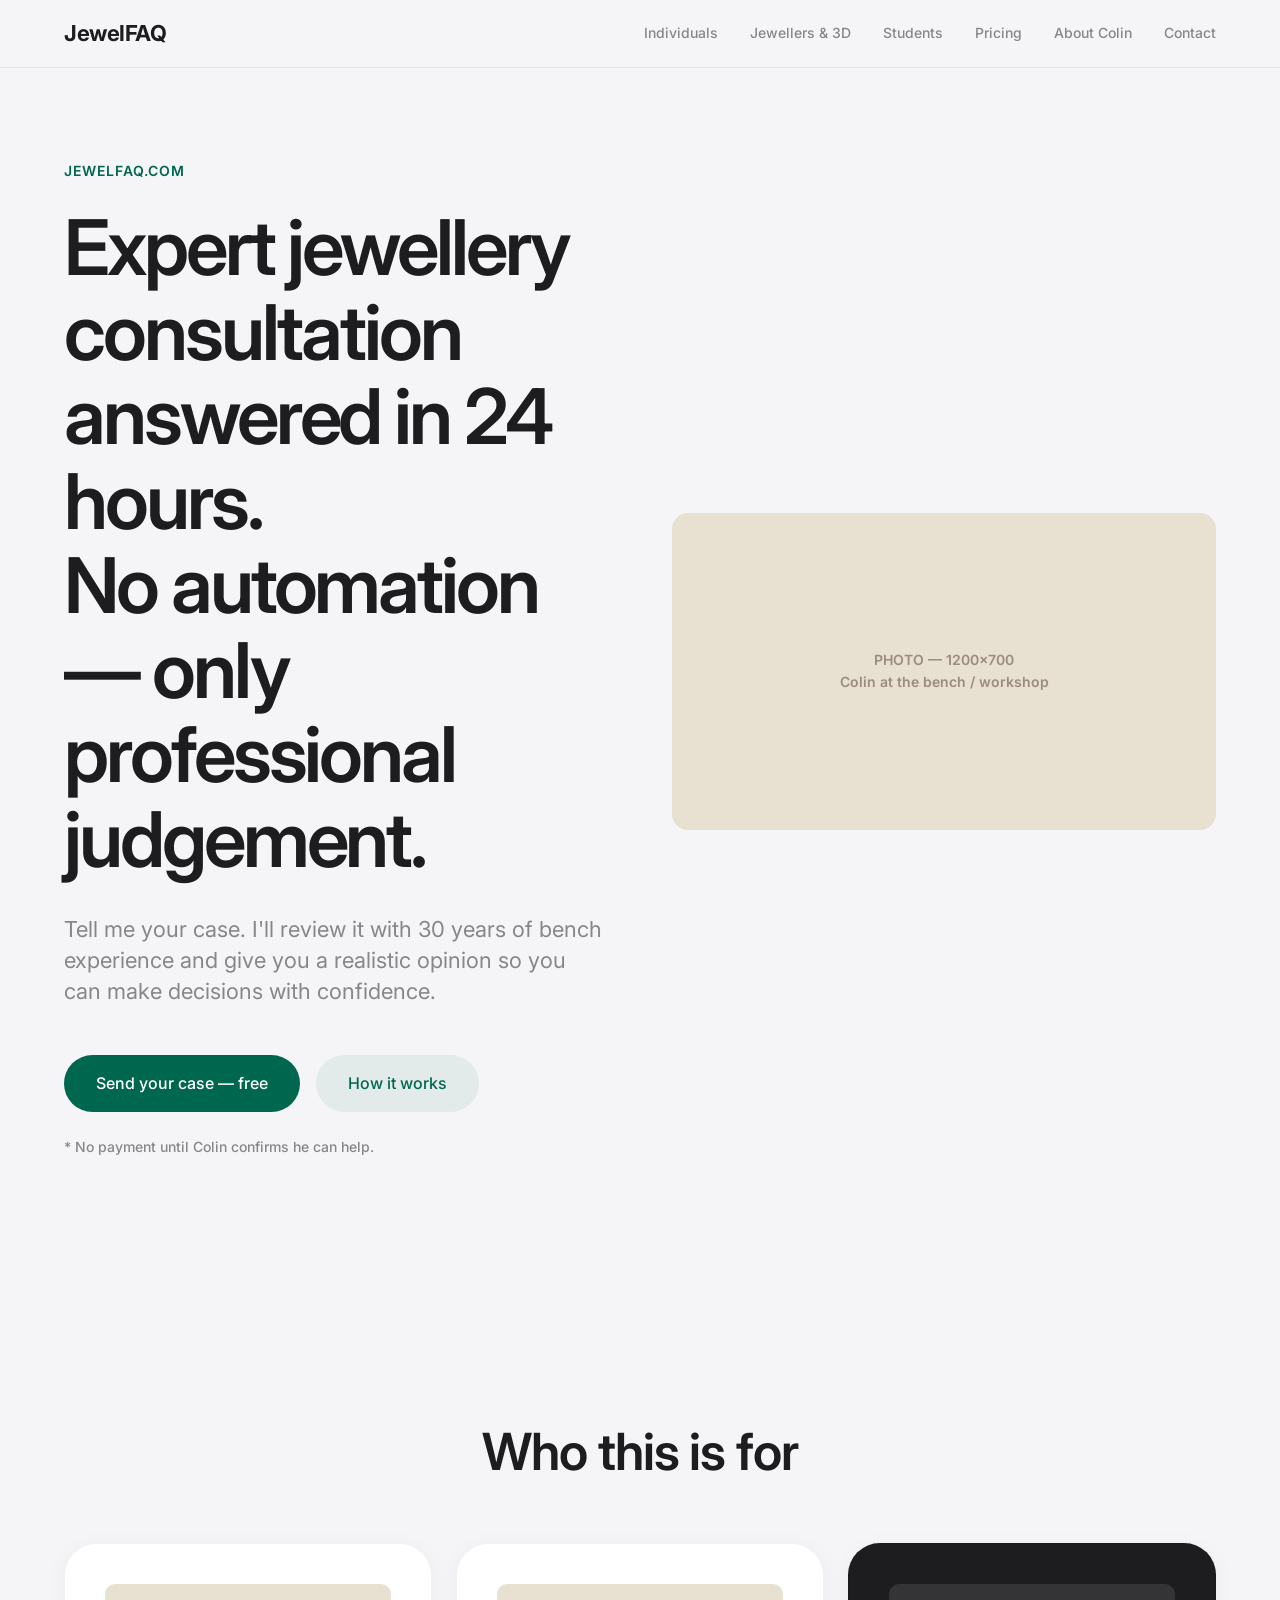
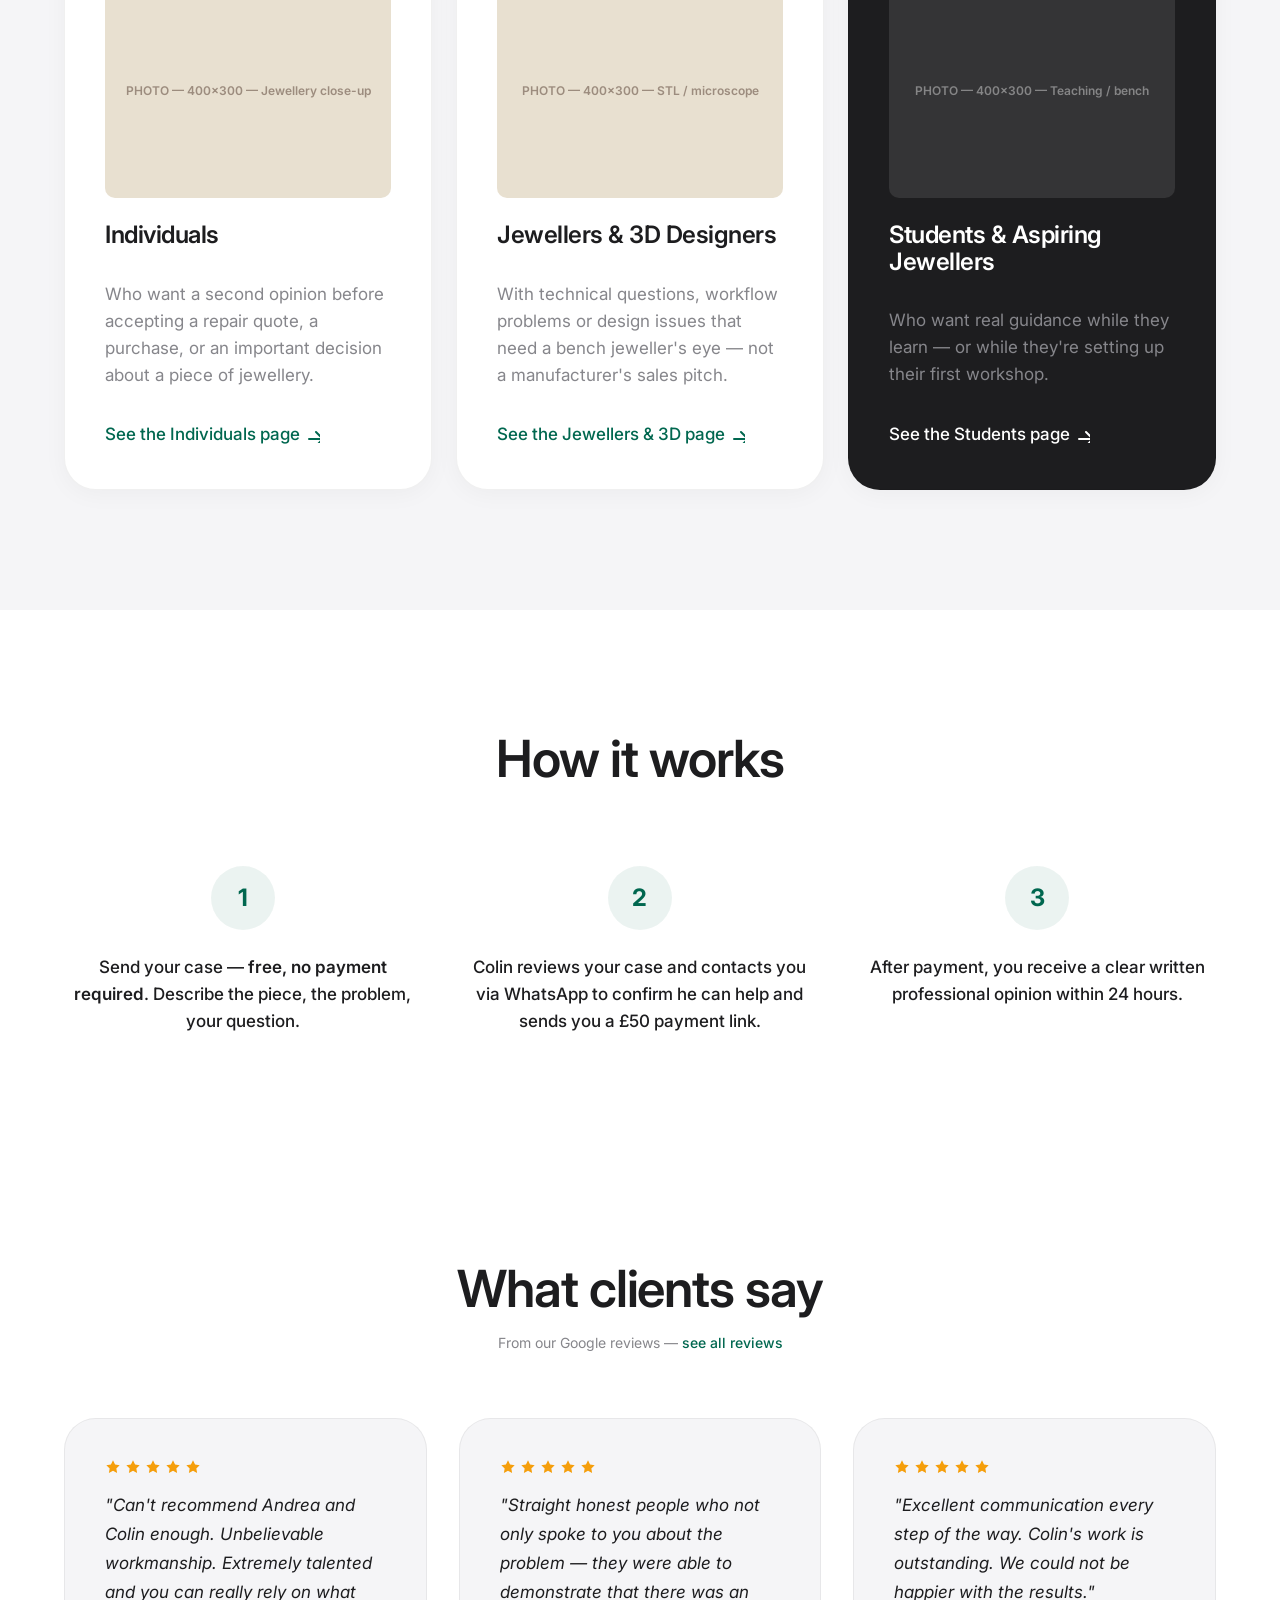
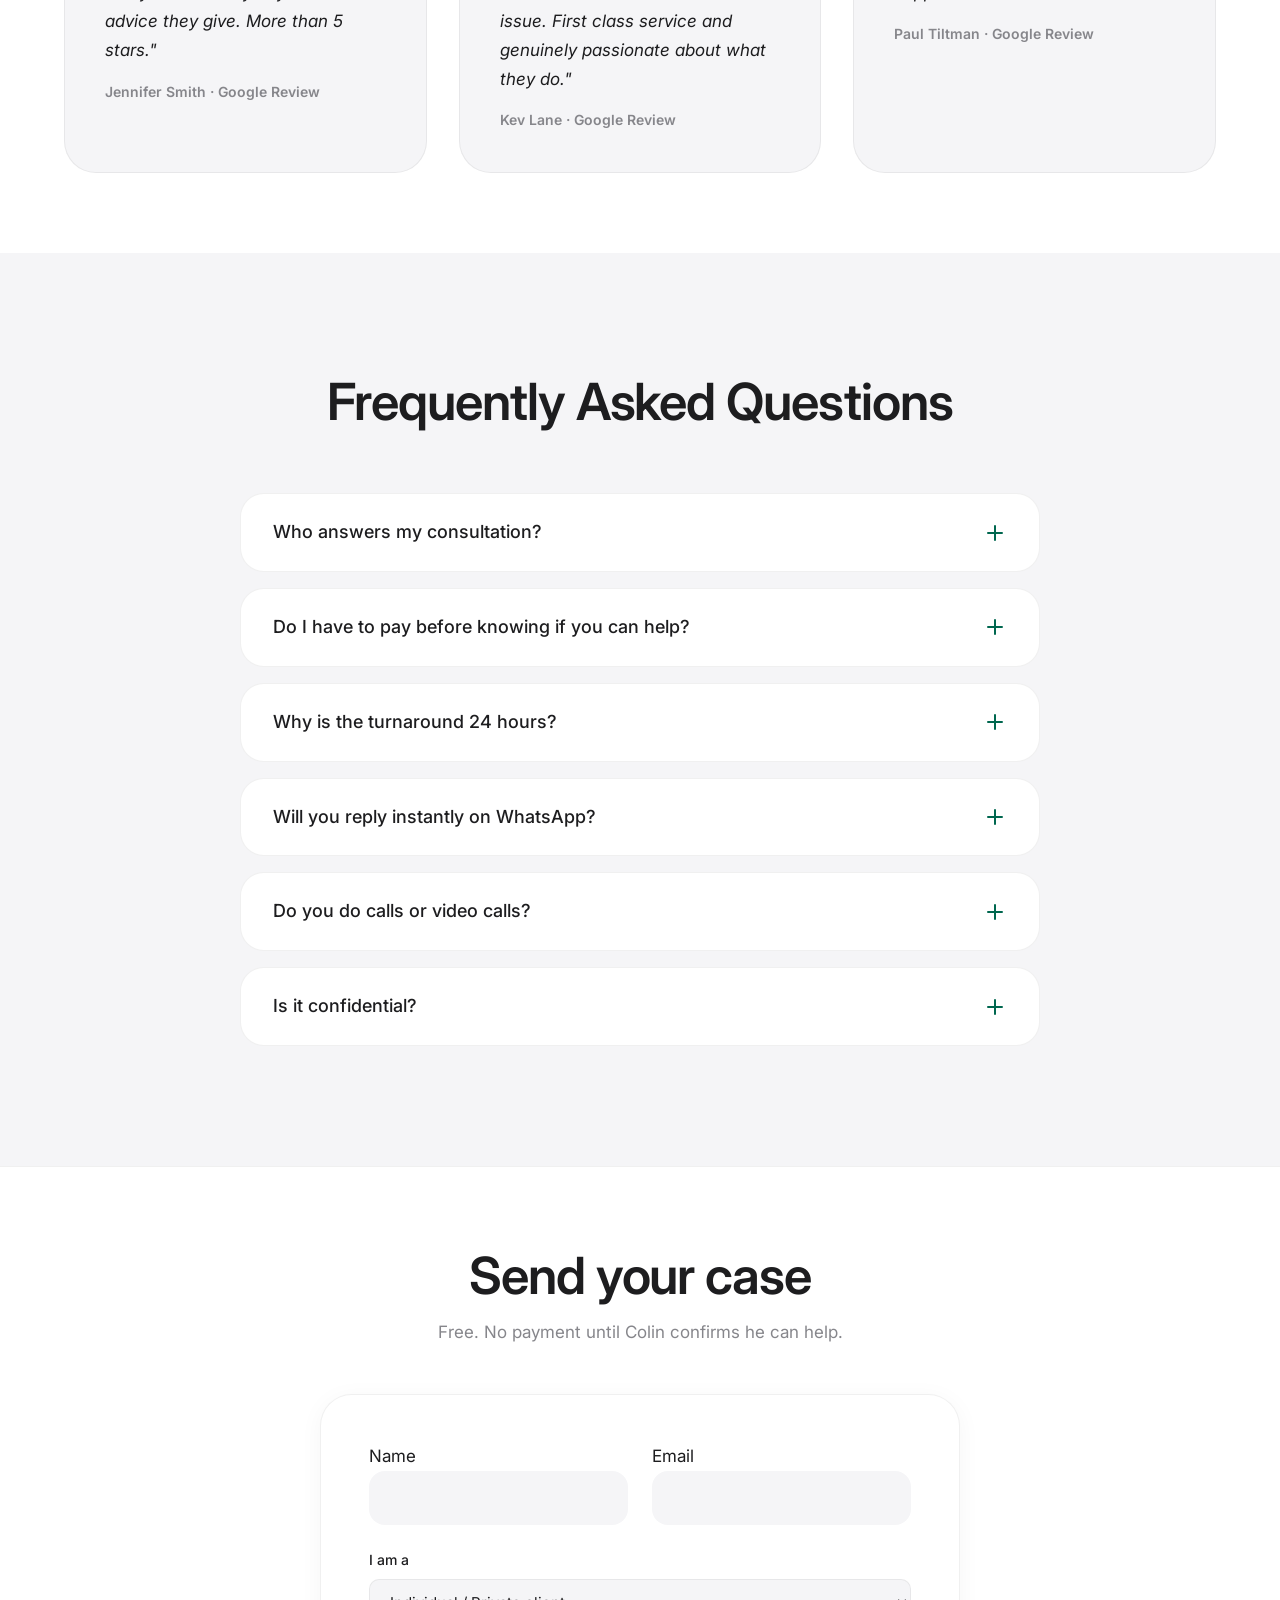
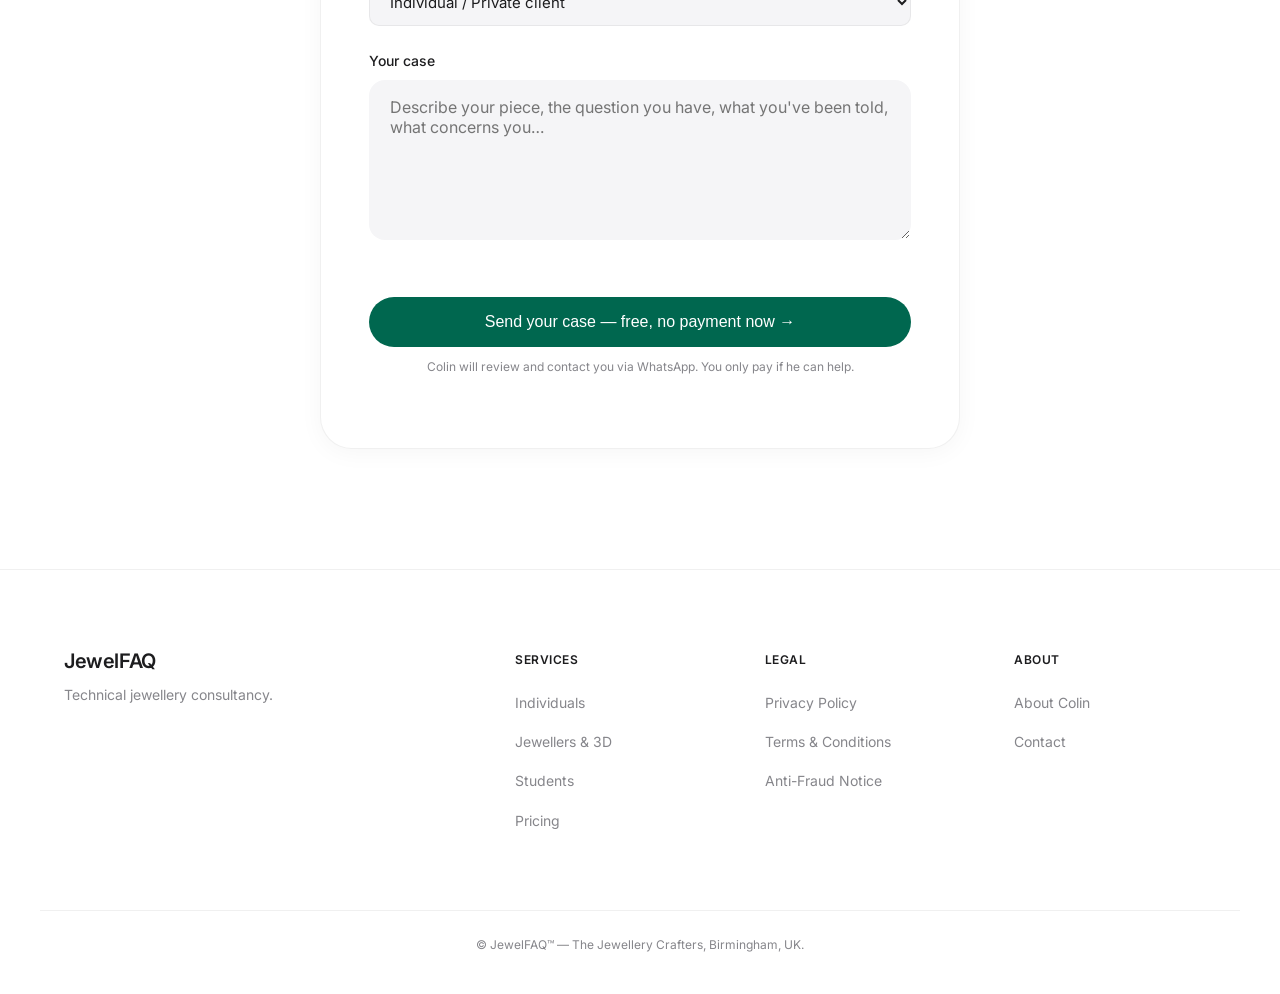
==== commit 5d500cff: "Fase 1: Translate all pages, rename to English URLs, new free-submission flow - Rename all HTML file" ====
--- a/index.html
+++ b/index.html
@@ -1,312 +1,366 @@
 <!DOCTYPE html>
 <html lang="en">
-
 <head>
   <meta charset="UTF-8">
   <meta name="viewport" content="width=device-width, initial-scale=1.0">
   <title>JewelFAQ - Professional Jewellery Consultation</title>
-  <meta name="description" content="Expert jewellery consultation answered in 24 hours. No automation — just 30 years of bench experience.">
+  <meta name="description" content="Expert jewellery consultation answered in 24 hours. 30 years of bench experience. No automation — only professional judgement.">
   <link rel="stylesheet" href="assets/css/style.css">
 </head>
-
 <body>
 
-  <!-- Header -->
   <header class="site-header">
     <div class="container header-container">
       <a href="index.html" class="logo">JewelFAQ</a>
       <nav class="nav-desktop">
-        <a href="particulares.html">Individuals</a>
-        <a href="joyeros-3d.html">Jewellers &amp; 3D</a>
-        <a href="estudiantes.html">Students</a>
-        <a href="sobre-mi.html">About Colin</a>
-        <a href="contacto.html">Contact</a>
+        <a href="individuals.html">Individuals</a>
+        <a href="jewellers-3d.html">Jewellers &amp; 3D</a>
+        <a href="students.html">Students</a>
+        <a href="pricing.html">Pricing</a>
+        <a href="about.html">About Colin</a>
+        <a href="contact.html">Contact</a>
       </nav>
-      <!-- Burger -->
       <button class="burger-btn" id="burger-btn" aria-label="Open menu">
         <svg viewBox="0 0 24 24" fill="none" stroke="currentColor" stroke-width="2">
           <path d="M4 6h16M4 12h16M4 18h16" stroke-linecap="round" />
         </svg>
       </button>
     </div>
-    <div
-      style="background-color: var(--accent-digital); color: #FFF; text-align: center; font-size: 13px; font-weight: 500; padding: 8px 16px; margin-top: 16px;">
-      This website is still being built. The service will be fully available from April 2026.<br>
-      We offer one free consultation per day to a client of our choosing. Take advantage of the momentum.
-    </div>
   </header>
 
-  <!-- Mobile Menu -->
   <div class="mobile-menu" id="mobile-menu">
     <button class="mobile-menu-close" id="mobile-menu-close">&times;</button>
-    <a href="particulares.html">Individuals</a>
-    <a href="joyeros-3d.html">Jewellers &amp; 3D</a>
-    <a href="estudiantes.html">Students</a>
-    <a href="sobre-mi.html">About Colin</a>
-    <a href="contacto.html">Contact</a>
+    <a href="individuals.html">Individuals</a>
+    <a href="jewellers-3d.html">Jewellers &amp; 3D</a>
+    <a href="students.html">Students</a>
+    <a href="pricing.html">Pricing</a>
+    <a href="about.html">About Colin</a>
+    <a href="contact.html">Contact</a>
   </div>
 
   <main>
-    <!-- Hero / Intro -->
+
+    <!-- Hero -->
     <section style="padding-top: 160px;">
-      <div class="container text-center reveal">
-        <span class="color-accent"
-          style="font-weight: 600; letter-spacing: 1px; text-transform: uppercase; font-size: 14px; display: block; margin-bottom: 24px;">JewelFAQ.com</span>
-        <h1 style="max-width: 900px; margin: 0 auto 32px;">Expert jewellery consultation answered in 24 hours.<br>No automation — only professional judgement.</h1>
-        <p class="lead" style="margin: 0 auto 48px;">
-          Tell me your case, I'll review it with 30 years of bench experience and give you a realistic opinion so you can make decisions with confidence.
-        </p>
-        <div style="display: flex; gap: 16px; justify-content: center; align-items: center; flex-wrap: wrap;">
-          <a href="particulares.html" class="btn btn-primary">Start your consultation</a>
-          <a href="#como-funciona" class="btn btn-secondary">How it works</a>
-        </div>
-        <p style="margin-top: 32px; font-size: 14px; color: var(--text-muted); font-weight: 500;">
-          * Response within 24 hours. No instant chat, no phone calls — written answers only.
-        </p>
-      </div>
-    </section>
-
-    <!-- For whom (Bento Grid) -->
+      <div class="container reveal">
+        <div style="display:grid; grid-template-columns:1fr 1fr; gap:64px; align-items:center;">
+          <div>
+            <span class="color-accent" style="font-weight:600; letter-spacing:1px; text-transform:uppercase; font-size:14px; display:block; margin-bottom:24px;">JewelFAQ.com</span>
+            <h1 style="margin-bottom:32px;">Expert jewellery consultation answered in 24 hours.<br>No automation — only professional judgement.</h1>
+            <p class="lead" style="margin-bottom:48px;">Tell me your case. I'll review it with 30 years of bench experience and give you a realistic opinion so you can make decisions with confidence.</p>
+            <div style="display:flex; gap:16px; flex-wrap:wrap;">
+              <a href="#send-case" class="btn btn-primary">Send your case — free</a>
+              <a href="#como-funciona" class="btn btn-secondary">How it works</a>
+            </div>
+            <p style="margin-top:24px; font-size:14px; color:var(--text-muted); font-weight:500;">* No payment until Colin confirms he can help.</p>
+          </div>
+          <div>
+            <div style="width:100%; aspect-ratio:12/7; background:#E8E0D0; border-radius:16px; display:flex; align-items:center; justify-content:center; color:#9C8C7E; font-size:14px; font-weight:600; text-align:center; padding:16px;">
+              PHOTO — 1200×700<br>Colin at the bench / workshop
+            </div>
+          </div>
+        </div>
+      </div>
+    </section>
+
+    <!-- Who it's for -->
     <section>
       <div class="container reveal">
-        <h2 class="text-center" style="margin-bottom: 64px;">Who this is for</h2>
+        <h2 class="text-center" style="margin-bottom:64px;">Who this is for</h2>
         <div class="bento-grid col-3">
 
           <div class="bento-card">
+            <div style="width:100%; aspect-ratio:4/3; background:#E8E0D0; border-radius:10px; display:flex; align-items:center; justify-content:center; color:#9C8C7E; font-size:12px; font-weight:600; margin-bottom:24px;">
+              PHOTO — 400×300 — Jewellery close-up
+            </div>
             <h3>Individuals</h3>
-            <p style="margin: 16px 0 32px; flex-grow: 1;">
-              Who want a second opinion before accepting a repair quote, a purchase, or an important decision about a piece of jewellery.
+            <p style="margin:16px 0 32px; flex-grow:1;">Who want a second opinion before accepting a repair quote, a purchase, or an important decision about a piece of jewellery.</p>
+            <a href="individuals.html" class="text-link">See the Individuals page
+              <svg width="16" height="16" fill="none" stroke="currentColor" stroke-width="2"><path d="M5 12h14M12 5l7 7-7 7" stroke-linecap="round" stroke-linejoin="round"/></svg>
+            </a>
+          </div>
+
+          <div class="bento-card">
+            <div style="width:100%; aspect-ratio:4/3; background:#E8E0D0; border-radius:10px; display:flex; align-items:center; justify-content:center; color:#9C8C7E; font-size:12px; font-weight:600; margin-bottom:24px;">
+              PHOTO — 400×300 — STL / microscope
+            </div>
+            <h3>Jewellers &amp; 3D Designers</h3>
+            <p style="margin:16px 0 32px; flex-grow:1;">With technical questions, workflow problems or design issues that need a bench jeweller's eye — not a manufacturer's sales pitch.</p>
+            <a href="jewellers-3d.html" class="text-link">See the Jewellers &amp; 3D page
+              <svg width="16" height="16" fill="none" stroke="currentColor" stroke-width="2"><path d="M5 12h14M12 5l7 7-7 7" stroke-linecap="round" stroke-linejoin="round"/></svg>
+            </a>
+          </div>
+
+          <div class="bento-card dark">
+            <div style="width:100%; aspect-ratio:4/3; background:rgba(255,255,255,0.1); border-radius:10px; display:flex; align-items:center; justify-content:center; color:rgba(255,255,255,0.4); font-size:12px; font-weight:600; margin-bottom:24px;">
+              PHOTO — 400×300 — Teaching / bench
+            </div>
+            <h3>Students &amp; Aspiring Jewellers</h3>
+            <p style="margin:16px 0 32px; flex-grow:1; color:var(--text-muted);">Who want real guidance while they learn — or while they're setting up their first workshop.</p>
+            <a href="students.html" class="text-link" style="color:#FFF;">See the Students page
+              <svg width="16" height="16" fill="none" stroke="currentColor" stroke-width="2"><path d="M5 12h14M12 5l7 7-7 7" stroke-linecap="round" stroke-linejoin="round"/></svg>
+            </a>
+          </div>
+
+        </div>
+      </div>
+    </section>
+
+    <!-- How it works -->
+    <section id="como-funciona" style="background-color:#fff; padding:120px 0;">
+      <div class="container reveal">
+        <h2 class="text-center" style="margin-bottom:80px;">How it works</h2>
+        <div class="bento-grid col-3" style="gap:40px;">
+          <div style="text-align:center;">
+            <div style="width:64px; height:64px; border-radius:50%; background:var(--accent-light); color:var(--accent-digital); display:flex; align-items:center; justify-content:center; font-size:24px; font-weight:700; margin:0 auto 24px;">1</div>
+            <p style="color:var(--text-main); font-weight:500;">Send your case — <strong>free, no payment required</strong>. Describe the piece, the problem, your question.</p>
+          </div>
+          <div style="text-align:center;">
+            <div style="width:64px; height:64px; border-radius:50%; background:var(--accent-light); color:var(--accent-digital); display:flex; align-items:center; justify-content:center; font-size:24px; font-weight:700; margin:0 auto 24px;">2</div>
+            <p style="color:var(--text-main); font-weight:500;">Colin reviews your case and contacts you via WhatsApp to confirm he can help and sends you a £50 payment link.</p>
+          </div>
+          <div style="text-align:center;">
+            <div style="width:64px; height:64px; border-radius:50%; background:var(--accent-light); color:var(--accent-digital); display:flex; align-items:center; justify-content:center; font-size:24px; font-weight:700; margin:0 auto 24px;">3</div>
+            <p style="color:var(--text-main); font-weight:500;">After payment, you receive a clear written professional opinion within 24 hours.</p>
+          </div>
+        </div>
+      </div>
+    </section>
+
+    <!-- Testimonials -->
+    <section style="background-color:var(--bg-surface); padding:80px 0;">
+      <div class="container reveal">
+        <h2 class="text-center" style="margin-bottom:16px;">What clients say</h2>
+        <p class="text-center" style="color:var(--text-muted); font-size:14px; margin-bottom:64px;">From our Google reviews — <a href="https://maps.app.goo.gl/s3uboYck88MHszB18" target="_blank" class="text-link" style="font-size:14px;">see all reviews</a></p>
+        <div class="bento-grid col-3" style="gap:32px;">
+
+          <div class="bento-card" style="box-shadow:none; border:1px solid var(--border-subtle); background:var(--bg-body);">
+            <div style="display:flex; gap:4px; margin-bottom:16px;">
+              <svg width="16" height="16" fill="#f59e0b" viewBox="0 0 24 24"><path d="M12 2l3.09 6.26L22 9.27l-5 4.87 1.18 6.88L12 17.77l-6.18 3.25L7 14.14 2 9.27l6.91-1.01L12 2z"/></svg>
+              <svg width="16" height="16" fill="#f59e0b" viewBox="0 0 24 24"><path d="M12 2l3.09 6.26L22 9.27l-5 4.87 1.18 6.88L12 17.77l-6.18 3.25L7 14.14 2 9.27l6.91-1.01L12 2z"/></svg>
+              <svg width="16" height="16" fill="#f59e0b" viewBox="0 0 24 24"><path d="M12 2l3.09 6.26L22 9.27l-5 4.87 1.18 6.88L12 17.77l-6.18 3.25L7 14.14 2 9.27l6.91-1.01L12 2z"/></svg>
+              <svg width="16" height="16" fill="#f59e0b" viewBox="0 0 24 24"><path d="M12 2l3.09 6.26L22 9.27l-5 4.87 1.18 6.88L12 17.77l-6.18 3.25L7 14.14 2 9.27l6.91-1.01L12 2z"/></svg>
+              <svg width="16" height="16" fill="#f59e0b" viewBox="0 0 24 24"><path d="M12 2l3.09 6.26L22 9.27l-5 4.87 1.18 6.88L12 17.77l-6.18 3.25L7 14.14 2 9.27l6.91-1.01L12 2z"/></svg>
+            </div>
+            <p style="color:var(--text-main); line-height:1.7; font-style:italic; margin-bottom:16px;">"Can't recommend Andrea and Colin enough. Unbelievable workmanship. Extremely talented and you can really rely on what advice they give. More than 5 stars."</p>
+            <p style="font-weight:600; font-size:14px; color:var(--text-muted);">Jennifer Smith &middot; Google Review</p>
+          </div>
+
+          <div class="bento-card" style="box-shadow:none; border:1px solid var(--border-subtle); background:var(--bg-body);">
+            <div style="display:flex; gap:4px; margin-bottom:16px;">
+              <svg width="16" height="16" fill="#f59e0b" viewBox="0 0 24 24"><path d="M12 2l3.09 6.26L22 9.27l-5 4.87 1.18 6.88L12 17.77l-6.18 3.25L7 14.14 2 9.27l6.91-1.01L12 2z"/></svg>
+              <svg width="16" height="16" fill="#f59e0b" viewBox="0 0 24 24"><path d="M12 2l3.09 6.26L22 9.27l-5 4.87 1.18 6.88L12 17.77l-6.18 3.25L7 14.14 2 9.27l6.91-1.01L12 2z"/></svg>
+              <svg width="16" height="16" fill="#f59e0b" viewBox="0 0 24 24"><path d="M12 2l3.09 6.26L22 9.27l-5 4.87 1.18 6.88L12 17.77l-6.18 3.25L7 14.14 2 9.27l6.91-1.01L12 2z"/></svg>
+              <svg width="16" height="16" fill="#f59e0b" viewBox="0 0 24 24"><path d="M12 2l3.09 6.26L22 9.27l-5 4.87 1.18 6.88L12 17.77l-6.18 3.25L7 14.14 2 9.27l6.91-1.01L12 2z"/></svg>
+              <svg width="16" height="16" fill="#f59e0b" viewBox="0 0 24 24"><path d="M12 2l3.09 6.26L22 9.27l-5 4.87 1.18 6.88L12 17.77l-6.18 3.25L7 14.14 2 9.27l6.91-1.01L12 2z"/></svg>
+            </div>
+            <p style="color:var(--text-main); line-height:1.7; font-style:italic; margin-bottom:16px;">"Straight honest people who not only spoke to you about the problem — they were able to demonstrate that there was an issue. First class service and genuinely passionate about what they do."</p>
+            <p style="font-weight:600; font-size:14px; color:var(--text-muted);">Kev Lane &middot; Google Review</p>
+          </div>
+
+          <div class="bento-card" style="box-shadow:none; border:1px solid var(--border-subtle); background:var(--bg-body);">
+            <div style="display:flex; gap:4px; margin-bottom:16px;">
+              <svg width="16" height="16" fill="#f59e0b" viewBox="0 0 24 24"><path d="M12 2l3.09 6.26L22 9.27l-5 4.87 1.18 6.88L12 17.77l-6.18 3.25L7 14.14 2 9.27l6.91-1.01L12 2z"/></svg>
+              <svg width="16" height="16" fill="#f59e0b" viewBox="0 0 24 24"><path d="M12 2l3.09 6.26L22 9.27l-5 4.87 1.18 6.88L12 17.77l-6.18 3.25L7 14.14 2 9.27l6.91-1.01L12 2z"/></svg>
+              <svg width="16" height="16" fill="#f59e0b" viewBox="0 0 24 24"><path d="M12 2l3.09 6.26L22 9.27l-5 4.87 1.18 6.88L12 17.77l-6.18 3.25L7 14.14 2 9.27l6.91-1.01L12 2z"/></svg>
+              <svg width="16" height="16" fill="#f59e0b" viewBox="0 0 24 24"><path d="M12 2l3.09 6.26L22 9.27l-5 4.87 1.18 6.88L12 17.77l-6.18 3.25L7 14.14 2 9.27l6.91-1.01L12 2z"/></svg>
+              <svg width="16" height="16" fill="#f59e0b" viewBox="0 0 24 24"><path d="M12 2l3.09 6.26L22 9.27l-5 4.87 1.18 6.88L12 17.77l-6.18 3.25L7 14.14 2 9.27l6.91-1.01L12 2z"/></svg>
+            </div>
+            <p style="color:var(--text-main); line-height:1.7; font-style:italic; margin-bottom:16px;">"Excellent communication every step of the way. Colin's work is outstanding. We could not be happier with the results."</p>
+            <p style="font-weight:600; font-size:14px; color:var(--text-muted);">Paul Tiltman &middot; Google Review</p>
+          </div>
+
+        </div>
+      </div>
+    </section>
+
+    <!-- FAQ -->
+    <section>
+      <div class="container reveal">
+        <h2 class="text-center" style="margin-bottom:64px;">Frequently Asked Questions</h2>
+        <div class="faq-grid">
+
+          <div class="accordion">
+            <div class="accordion-header">Who answers my consultation?
+              <svg class="accordion-icon" viewBox="0 0 24 24" fill="none" stroke="currentColor" stroke-width="2"><path d="M12 5v14M5 12h14" stroke-linecap="round"/></svg>
+            </div>
+            <div class="accordion-content">
+              <p style="margin-top:16px;">Always me — Colin, bench jeweller and teacher with 30 years of experience. No assistants, no interns, no AI.</p>
+            </div>
+          </div>
+
+          <div class="accordion">
+            <div class="accordion-header">Do I have to pay before knowing if you can help?
+              <svg class="accordion-icon" viewBox="0 0 24 24" fill="none" stroke="currentColor" stroke-width="2"><path d="M12 5v14M5 12h14" stroke-linecap="round"/></svg>
+            </div>
+            <div class="accordion-content">
+              <p style="margin-top:16px;">No. You send your case for free. I review it, confirm I can help, and only then send you a payment link. You will never be charged for a case I can't address.</p>
+            </div>
+          </div>
+
+          <div class="accordion">
+            <div class="accordion-header">Why is the turnaround 24 hours?
+              <svg class="accordion-icon" viewBox="0 0 24 24" fill="none" stroke="currentColor" stroke-width="2"><path d="M12 5v14M5 12h14" stroke-linecap="round"/></svg>
+            </div>
+            <div class="accordion-content">
+              <p style="margin-top:16px;">Because I review each case carefully. My commitment is to reply within 24 hours of payment confirmation.</p>
+            </div>
+          </div>
+
+          <div class="accordion">
+            <div class="accordion-header">Will you reply instantly on WhatsApp?
+              <svg class="accordion-icon" viewBox="0 0 24 24" fill="none" stroke="currentColor" stroke-width="2"><path d="M12 5v14M5 12h14" stroke-linecap="round"/></svg>
+            </div>
+            <div class="accordion-content">
+              <p style="margin-top:16px;">No. WhatsApp is used to send you the payment link and follow up on your case. The consultation answer itself is delivered in writing within 24 hours.</p>
+            </div>
+          </div>
+
+          <div class="accordion">
+            <div class="accordion-header">Do you do calls or video calls?
+              <svg class="accordion-icon" viewBox="0 0 24 24" fill="none" stroke="currentColor" stroke-width="2"><path d="M12 5v14M5 12h14" stroke-linecap="round"/></svg>
+            </div>
+            <div class="accordion-content">
+              <p style="margin-top:16px;">No. I work exclusively by text and files. This lets me analyse every detail carefully and give you a precise written answer you can refer back to.</p>
+            </div>
+          </div>
+
+          <div class="accordion">
+            <div class="accordion-header">Is it confidential?
+              <svg class="accordion-icon" viewBox="0 0 24 24" fill="none" stroke="currentColor" stroke-width="2"><path d="M12 5v14M5 12h14" stroke-linecap="round"/></svg>
+            </div>
+            <div class="accordion-content">
+              <p style="margin-top:16px;">Completely. Your information, files and photos are used only to advise you. They are not published or retained long-term.</p>
+            </div>
+          </div>
+
+        </div>
+      </div>
+    </section>
+
+    <!-- Send your case — homepage form -->
+    <section id="send-case" style="background-color:var(--bg-surface); border-top:1px solid var(--border-subtle); padding:80px 0 120px;">
+      <div class="container reveal">
+        <h2 class="text-center" style="margin-bottom:16px;">Send your case</h2>
+        <p class="text-center" style="color:var(--text-muted); margin-bottom:48px;">Free. No payment until Colin confirms he can help.</p>
+
+        <div class="form-bento" style="max-width:640px; margin:0 auto;">
+          <form action="submit.php" method="POST">
+            <input type="hidden" name="form_type" value="general">
+
+            <div class="bento-grid" style="gap:24px; margin-bottom:24px;">
+              <div>
+                <label for="h-name">Name</label>
+                <input type="text" id="h-name" name="name" required>
+              </div>
+              <div>
+                <label for="h-email">Email</label>
+                <input type="email" id="h-email" name="email" required>
+              </div>
+            </div>
+
+            <div class="form-group" style="margin-bottom:24px;">
+              <label for="h-type">I am a</label>
+              <select id="h-type" name="form_type" style="width:100%; padding:12px 16px; border:1.5px solid var(--border-subtle); border-radius:10px; font-size:15px; background:var(--bg-body); color:var(--text-main); font-family:inherit;">
+                <option value="individual">Individual / Private client</option>
+                <option value="jeweller">Jeweller or 3D designer</option>
+                <option value="student">Student or aspiring jeweller</option>
+              </select>
+            </div>
+
+            <div class="form-group">
+              <label for="h-mensaje">Your case</label>
+              <textarea id="h-mensaje" name="mensaje" required placeholder="Describe your piece, the question you have, what you've been told, what concerns you…"></textarea>
+            </div>
+
+            <button type="submit" class="btn btn-primary" style="width:100%; margin-top:24px;">
+              Send your case &mdash; free, no payment now &rarr;
+            </button>
+            <p style="text-align:center; font-size:12px; color:var(--text-muted); margin-top:10px;">
+              Colin will review and contact you via WhatsApp. You only pay if he can help.
             </p>
-            <a href="particulares.html" class="text-link">See the Individuals page
-              <svg width="16" height="16" fill="none" stroke="currentColor" stroke-width="2">
-                <path d="M5 12h14M12 5l7 7-7 7" stroke-linecap="round" stroke-linejoin="round" />
-              </svg>
-            </a>
-          </div>
-
-          <div class="bento-card">
-            <h3>Jewellers &amp; 3D Designers</h3>
-            <p style="margin: 16px 0 32px; flex-grow: 1;">
-              With technical questions, workflow problems or design issues that need a bench jeweller's eye — not a manufacturer's sales pitch.
-            </p>
-            <a href="joyeros-3d.html" class="text-link">See the Jewellers &amp; 3D page
-              <svg width="16" height="16" fill="none" stroke="currentColor" stroke-width="2">
-                <path d="M5 12h14M12 5l7 7-7 7" stroke-linecap="round" stroke-linejoin="round" />
-              </svg>
-            </a>
-          </div>
-
-          <div class="bento-card dark">
-            <h3>Students &amp; Aspiring Jewellers</h3>
-            <p style="margin: 16px 0 32px; flex-grow: 1; color: var(--text-muted);">
-              Who want real guidance while they learn — or while they're setting up their first workshop.
-            </p>
-            <a href="estudiantes.html" class="text-link" style="color: #FFF;">See the Students page
-              <svg width="16" height="16" fill="none" stroke="currentColor" stroke-width="2">
-                <path d="M5 12h14M12 5l7 7-7 7" stroke-linecap="round" stroke-linejoin="round" />
-              </svg>
-            </a>
-          </div>
-
-        </div>
-      </div>
-    </section>
-
-    <!-- How it works -->
-    <section id="como-funciona" style="background-color: #fff; padding: 120px 0;">
-      <div class="container reveal">
-        <h2 class="text-center" style="margin-bottom: 80px;">How it works</h2>
-
-        <div class="bento-grid col-3" style="gap: 40px;">
-          <div style="text-align: center;">
-            <div
-              style="width: 64px; height: 64px; border-radius: 50%; background: var(--accent-light); color: var(--accent-digital); display: flex; align-items: center; justify-content: center; font-size: 24px; font-weight: 700; margin: 0 auto 24px;">
-              1</div>
-            <p style="color: var(--text-main); font-weight: 500;">Send me your case by form, email or WhatsApp (text and photos).</p>
-          </div>
-          <div style="text-align: center;">
-            <div
-              style="width: 64px; height: 64px; border-radius: 50%; background: var(--accent-light); color: var(--accent-digital); display: flex; align-items: center; justify-content: center; font-size: 24px; font-weight: 700; margin: 0 auto 24px;">
-              2</div>
-            <p style="color: var(--text-main); font-weight: 500;">Pay the flat £50 consultation fee and confirm I can help with your specific case.</p>
-          </div>
-          <div style="text-align: center;">
-            <div
-              style="width: 64px; height: 64px; border-radius: 50%; background: var(--accent-light); color: var(--accent-digital); display: flex; align-items: center; justify-content: center; font-size: 24px; font-weight: 700; margin: 0 auto 24px;">
-              3</div>
-            <p style="color: var(--text-main); font-weight: 500;">After payment, you receive my professional written opinion in under 24 hours.</p>
-          </div>
-        </div>
-      </div>
-    </section>
-
-    <!-- Testimonials -->
-    <section style="background-color: var(--bg-surface); padding: 80px 0;">
-      <div class="container reveal">
-        <h2 class="text-center" style="margin-bottom: 16px;">What clients say</h2>
-        <p class="text-center" style="color: var(--text-muted); font-size: 14px; margin-bottom: 64px;">From our Google reviews — <a href="https://maps.app.goo.gl/s3uboYck88MHszB18" target="_blank" class="text-link" style="font-size: 14px;">see all reviews</a></p>
-
-        <div class="bento-grid col-3" style="gap: 32px;">
-
-          <div class="bento-card" style="box-shadow: none; border: 1px solid var(--border-subtle); background: var(--bg-body);">
-            <div style="display: flex; gap: 4px; margin-bottom: 16px;">
-              <svg width="16" height="16" fill="#f59e0b" viewBox="0 0 24 24"><path d="M12 2l3.09 6.26L22 9.27l-5 4.87 1.18 6.88L12 17.77l-6.18 3.25L7 14.14 2 9.27l6.91-1.01L12 2z"/></svg>
-              <svg width="16" height="16" fill="#f59e0b" viewBox="0 0 24 24"><path d="M12 2l3.09 6.26L22 9.27l-5 4.87 1.18 6.88L12 17.77l-6.18 3.25L7 14.14 2 9.27l6.91-1.01L12 2z"/></svg>
-              <svg width="16" height="16" fill="#f59e0b" viewBox="0 0 24 24"><path d="M12 2l3.09 6.26L22 9.27l-5 4.87 1.18 6.88L12 17.77l-6.18 3.25L7 14.14 2 9.27l6.91-1.01L12 2z"/></svg>
-              <svg width="16" height="16" fill="#f59e0b" viewBox="0 0 24 24"><path d="M12 2l3.09 6.26L22 9.27l-5 4.87 1.18 6.88L12 17.77l-6.18 3.25L7 14.14 2 9.27l6.91-1.01L12 2z"/></svg>
-              <svg width="16" height="16" fill="#f59e0b" viewBox="0 0 24 24"><path d="M12 2l3.09 6.26L22 9.27l-5 4.87 1.18 6.88L12 17.77l-6.18 3.25L7 14.14 2 9.27l6.91-1.01L12 2z"/></svg>
-            </div>
-            <p style="color: var(--text-main); line-height: 1.7; font-style: italic; margin-bottom: 16px;">"Can't recommend Andrea and Colin enough. Unbelievable workmanship. Extremely talented and you can really rely on what advice they give. More than 5 stars."</p>
-            <p style="font-weight: 600; font-size: 14px; color: var(--text-muted);">Jennifer Smith · Google Review</p>
-          </div>
-
-          <div class="bento-card" style="box-shadow: none; border: 1px solid var(--border-subtle); background: var(--bg-body);">
-            <div style="display: flex; gap: 4px; margin-bottom: 16px;">
-              <svg width="16" height="16" fill="#f59e0b" viewBox="0 0 24 24"><path d="M12 2l3.09 6.26L22 9.27l-5 4.87 1.18 6.88L12 17.77l-6.18 3.25L7 14.14 2 9.27l6.91-1.01L12 2z"/></svg>
-              <svg width="16" height="16" fill="#f59e0b" viewBox="0 0 24 24"><path d="M12 2l3.09 6.26L22 9.27l-5 4.87 1.18 6.88L12 17.77l-6.18 3.25L7 14.14 2 9.27l6.91-1.01L12 2z"/></svg>
-              <svg width="16" height="16" fill="#f59e0b" viewBox="0 0 24 24"><path d="M12 2l3.09 6.26L22 9.27l-5 4.87 1.18 6.88L12 17.77l-6.18 3.25L7 14.14 2 9.27l6.91-1.01L12 2z"/></svg>
-              <svg width="16" height="16" fill="#f59e0b" viewBox="0 0 24 24"><path d="M12 2l3.09 6.26L22 9.27l-5 4.87 1.18 6.88L12 17.77l-6.18 3.25L7 14.14 2 9.27l6.91-1.01L12 2z"/></svg>
-              <svg width="16" height="16" fill="#f59e0b" viewBox="0 0 24 24"><path d="M12 2l3.09 6.26L22 9.27l-5 4.87 1.18 6.88L12 17.77l-6.18 3.25L7 14.14 2 9.27l6.91-1.01L12 2z"/></svg>
-            </div>
-            <p style="color: var(--text-main); line-height: 1.7; font-style: italic; margin-bottom: 16px;">"Straight honest people who not only spoke to you about the problem — they were able to demonstrate that there was an issue. I am honoured you've trusted us to make your wedding ring."</p>
-            <p style="font-weight: 600; font-size: 14px; color: var(--text-muted);">Kev Lane · Google Review</p>
-          </div>
-
-          <div class="bento-card" style="box-shadow: none; border: 1px solid var(--border-subtle); background: var(--bg-body);">
-            <div style="display: flex; gap: 4px; margin-bottom: 16px;">
-              <svg width="16" height="16" fill="#f59e0b" viewBox="0 0 24 24"><path d="M12 2l3.09 6.26L22 9.27l-5 4.87 1.18 6.88L12 17.77l-6.18 3.25L7 14.14 2 9.27l6.91-1.01L12 2z"/></svg>
-              <svg width="16" height="16" fill="#f59e0b" viewBox="0 0 24 24"><path d="M12 2l3.09 6.26L22 9.27l-5 4.87 1.18 6.88L12 17.77l-6.18 3.25L7 14.14 2 9.27l6.91-1.01L12 2z"/></svg>
-              <svg width="16" height="16" fill="#f59e0b" viewBox="0 0 24 24"><path d="M12 2l3.09 6.26L22 9.27l-5 4.87 1.18 6.88L12 17.77l-6.18 3.25L7 14.14 2 9.27l6.91-1.01L12 2z"/></svg>
-              <svg width="16" height="16" fill="#f59e0b" viewBox="0 0 24 24"><path d="M12 2l3.09 6.26L22 9.27l-5 4.87 1.18 6.88L12 17.77l-6.18 3.25L7 14.14 2 9.27l6.91-1.01L12 2z"/></svg>
-              <svg width="16" height="16" fill="#f59e0b" viewBox="0 0 24 24"><path d="M12 2l3.09 6.26L22 9.27l-5 4.87 1.18 6.88L12 17.77l-6.18 3.25L7 14.14 2 9.27l6.91-1.01L12 2z"/></svg>
-            </div>
-            <p style="color: var(--text-main); line-height: 1.7; font-style: italic; margin-bottom: 16px;">"Excellent communication every step of the way. Colin's work is outstanding. We could not be happier with the results."</p>
-            <p style="font-weight: 600; font-size: 14px; color: var(--text-muted);">Paul Tiltman · Google Review</p>
-          </div>
-
-        </div>
-      </div>
-    </section>
-
-    <!-- FAQ General -->
-    <section>
-      <div class="container reveal">
-        <h2 class="text-center" style="margin-bottom: 64px;">Frequently Asked Questions</h2>
-
-        <div class="faq-grid">
-
-          <div class="accordion">
-            <div class="accordion-header">
-              Who answers my consultation?
-              <svg class="accordion-icon" viewBox="0 0 24 24" fill="none" stroke="currentColor" stroke-width="2">
-                <path d="M12 5v14M5 12h14" stroke-linecap="round" />
-              </svg>
-            </div>
-            <div class="accordion-content">
-              <p style="margin-top: 16px;">Always me — Colin, bench jeweller and teacher. No assistants, no interns, no AI.</p>
-            </div>
-          </div>
-
-          <div class="accordion">
-            <div class="accordion-header">
-              Why is the turnaround 24 hours?
-              <svg class="accordion-icon" viewBox="0 0 24 24" fill="none" stroke="currentColor" stroke-width="2">
-                <path d="M12 5v14M5 12h14" stroke-linecap="round" />
-              </svg>
-            </div>
-            <div class="accordion-content">
-              <p style="margin-top: 16px;">Because I review each case carefully with the attention it deserves. Whatever the channel (WhatsApp, email or form), my commitment is to reply within 24 hours of payment confirmation.</p>
-            </div>
-          </div>
-
-          <div class="accordion">
-            <div class="accordion-header">
-              Will you reply instantly if I message on WhatsApp?
-              <svg class="accordion-icon" viewBox="0 0 24 24" fill="none" stroke="currentColor" stroke-width="2">
-                <path d="M12 5v14M5 12h14" stroke-linecap="round" />
-              </svg>
-            </div>
-            <div class="accordion-content">
-              <p style="margin-top: 16px;">No. WhatsApp is just a channel for sending your photos and files — the same as email or the form. Response time is up to 24 hours from payment confirmation.</p>
-            </div>
-          </div>
-
-          <div class="accordion">
-            <div class="accordion-header">
-              What does the £50 fee cover?
-              <svg class="accordion-icon" viewBox="0 0 24 24" fill="none" stroke="currentColor" stroke-width="2">
-                <path d="M12 5v14M5 12h14" stroke-linecap="round" />
-              </svg>
-            </div>
-            <div class="accordion-content">
-              <p style="margin-top: 16px;">One defined case. If the answer raises new questions or you add topics not in the original brief, those are treated as a new consultation.</p>
-            </div>
-          </div>
-
-          <div class="accordion">
-            <div class="accordion-header">
-              Do you do calls or video calls?
-              <svg class="accordion-icon" viewBox="0 0 24 24" fill="none" stroke="currentColor" stroke-width="2">
-                <path d="M12 5v14M5 12h14" stroke-linecap="round" />
-              </svg>
-            </div>
-            <div class="accordion-content">
-              <p style="margin-top: 16px;">No. I work exclusively by text and files. This lets me analyse the technical details with the care the craft requires and give you a precise answer you can refer back to whenever you need.</p>
-            </div>
-          </div>
-
-          <div class="accordion">
-            <div class="accordion-header">
-              Is it confidential?
-              <svg class="accordion-icon" viewBox="0 0 24 24" fill="none" stroke="currentColor" stroke-width="2">
-                <path d="M12 5v14M5 12h14" stroke-linecap="round" />
-              </svg>
-            </div>
-            <div class="accordion-content">
-              <p style="margin-top: 16px;">Completely. Your information, files and photos are used only to advise you. They are not published or stored long-term.</p>
-            </div>
-          </div>
-
-        </div>
-      </div>
-    </section>
+          </form>
+        </div>
+      </div>
+    </section>
+
   </main>
 
   <footer class="site-footer">
     <div class="container footer-grid">
       <div class="footer-brand">
         <h4>JewelFAQ</h4>
-        <p style="color: var(--text-muted); font-size: 14px;">Technical jewellery consultancy.</p>
+        <p style="color:var(--text-muted); font-size:14px;">Technical jewellery consultancy.</p>
       </div>
       <div class="footer-col">
         <h5>Services</h5>
         <ul>
-          <li><a href="particulares.html">Individuals</a></li>
-          <li><a href="joyeros-3d.html">Jewellers &amp; 3D</a></li>
-          <li><a href="estudiantes.html">Students</a></li>
+          <li><a href="individuals.html">Individuals</a></li>
+          <li><a href="jewellers-3d.html">Jewellers &amp; 3D</a></li>
+          <li><a href="students.html">Students</a></li>
+          <li><a href="pricing.html">Pricing</a></li>
         </ul>
       </div>
       <div class="footer-col">
-        <h5>Policies</h5>
+        <h5>Legal</h5>
         <ul>
-          <li><a href="contacto.html">Legal Notice</a></li>
-          <li><a href="contacto.html">Anti-Fraud Policy</a></li>
+          <li><a href="#" onclick="document.getElementById('modal-privacy').style.display='flex';return false;">Privacy Policy</a></li>
+          <li><a href="#" onclick="document.getElementById('modal-terms').style.display='flex';return false;">Terms &amp; Conditions</a></li>
+          <li><a href="contact.html">Anti-Fraud Notice</a></li>
         </ul>
       </div>
       <div class="footer-col">
-        <h5>Contact</h5>
+        <h5>About</h5>
         <ul>
-          <li><a href="particulares.html">Start a Consultation</a></li>
-          <li><a href="sobre-mi.html">About Colin</a></li>
+          <li><a href="about.html">About Colin</a></li>
+          <li><a href="contact.html">Contact</a></li>
         </ul>
       </div>
     </div>
     <div class="container footer-bottom">
-      &copy; JewelFAQ&#8482; &mdash; Trademark of The Jewellery Crafters. Birmingham, UK.
+      &copy; JewelFAQ&#8482; &mdash; The Jewellery Crafters, Birmingham, UK.
     </div>
   </footer>
+
+  <!-- Privacy Policy Modal -->
+  <div id="modal-privacy" style="display:none; position:fixed; inset:0; background:rgba(0,0,0,.65); z-index:9000; align-items:flex-start; justify-content:center; padding:40px 24px; overflow-y:auto;" onclick="if(event.target===this)this.style.display='none'">
+    <div style="background:#fff; border-radius:16px; max-width:640px; width:100%; padding:40px; position:relative; margin:auto;">
+      <button onclick="document.getElementById('modal-privacy').style.display='none'" style="position:absolute;top:16px;right:20px;font-size:28px;background:none;border:none;cursor:pointer;color:#6b7280;line-height:1;">&times;</button>
+      <h2 style="margin-bottom:8px;">Privacy Policy</h2>
+      <p style="color:var(--text-muted);font-size:13px;margin-bottom:24px;">Last updated: March 2026</p>
+      <div style="line-height:1.9;color:var(--text-main);font-size:15px;">
+        <p><strong>Who we are:</strong> JewelFAQ, trading as The Jewellery Crafters, Birmingham, UK.</p>
+        <p style="margin-top:14px;"><strong>What we collect:</strong> Your name, email address, and the description of your jewellery case when you submit a consultation request.</p>
+        <p style="margin-top:14px;"><strong>Why we collect it:</strong> To provide the consultation service you requested, and to contact you about your case via WhatsApp.</p>
+        <p style="margin-top:14px;"><strong>Retention:</strong> Your data is kept for up to 12 months from the date of your consultation, then deleted.</p>
+        <p style="margin-top:14px;"><strong>Payments:</strong> Card payments are processed by Stripe, Inc. JewelFAQ does not store or have access to your card details.</p>
+        <p style="margin-top:14px;"><strong>Your rights (UK GDPR):</strong> You have the right to access, correct or delete your personal data at any time. Contact us via WhatsApp (+44 74 1507 2425) to exercise these rights.</p>
+        <p style="margin-top:14px;"><strong>Third parties:</strong> We do not sell or share your personal data with any third parties, except Stripe for payment processing.</p>
+      </div>
+    </div>
+  </div>
+
+  <!-- Terms & Conditions Modal -->
+  <div id="modal-terms" style="display:none; position:fixed; inset:0; background:rgba(0,0,0,.65); z-index:9000; align-items:flex-start; justify-content:center; padding:40px 24px; overflow-y:auto;" onclick="if(event.target===this)this.style.display='none'">
+    <div style="background:#fff; border-radius:16px; max-width:640px; width:100%; padding:40px; position:relative; margin:auto;">
+      <button onclick="document.getElementById('modal-terms').style.display='none'" style="position:absolute;top:16px;right:20px;font-size:28px;background:none;border:none;cursor:pointer;color:#6b7280;line-height:1;">&times;</button>
+      <h2 style="margin-bottom:8px;">Terms &amp; Conditions</h2>
+      <p style="color:var(--text-muted);font-size:13px;margin-bottom:24px;">Last updated: March 2026</p>
+      <div style="line-height:1.9;color:var(--text-main);font-size:15px;">
+        <p><strong>The service:</strong> JewelFAQ provides written jewellery consultation by Colin, a bench jeweller with 30 years of experience. This is a professional opinion — not an official valuation, insurance appraisal, or legal document.</p>
+        <p style="margin-top:14px;"><strong>Price:</strong> £50 per standard consultation, paid via Stripe.</p>
+        <p style="margin-top:14px;"><strong>How it works:</strong> You submit your case for free. Colin reviews it and confirms whether he can help. A payment link is sent only after confirmation. You are never charged for a case Colin cannot address.</p>
+        <p style="margin-top:14px;"><strong>Turnaround:</strong> Written answer delivered within 24 hours of payment confirmation.</p>
+        <p style="margin-top:14px;"><strong>Scope:</strong> Each consultation covers one defined case or question. New topics arising from the response are treated as a new consultation.</p>
+        <p style="margin-top:14px;"><strong>Refunds:</strong> If Colin determines he cannot help with your case after payment has been made, a full refund will be issued.</p>
+        <p style="margin-top:14px;"><strong>Format:</strong> Written answers only. No phone calls or video calls are included in any plan.</p>
+        <p style="margin-top:14px;"><strong>Availability:</strong> Open to clients worldwide.</p>
+        <p style="margin-top:14px;"><strong>Governing law:</strong> England &amp; Wales.</p>
+        <p style="margin-top:14px;"><strong>Business:</strong> Trading as JewelFAQ &mdash; The Jewellery Crafters, Birmingham, UK. (Ltd registration pending April 2026.)</p>
+      </div>
+    </div>
+  </div>
 
   <script src="assets/js/script.js"></script>
 </body>
-
 </html>
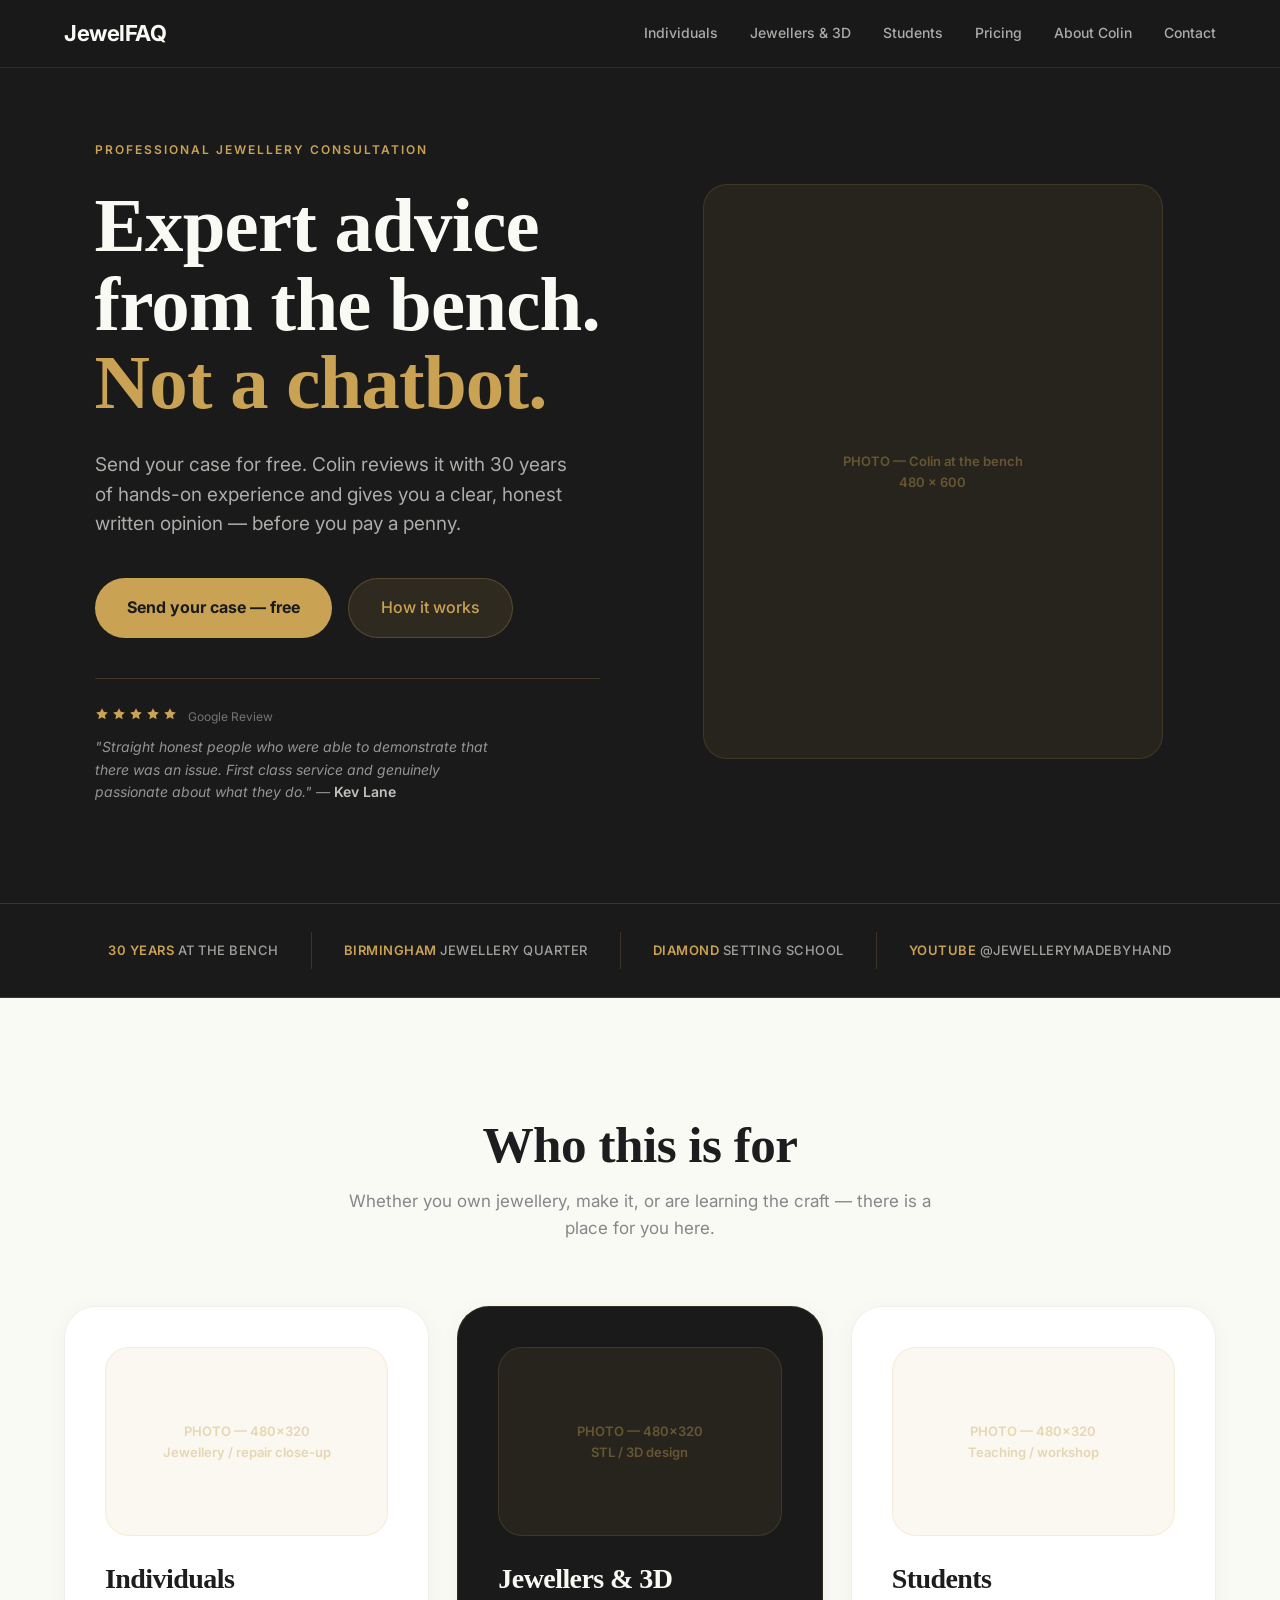
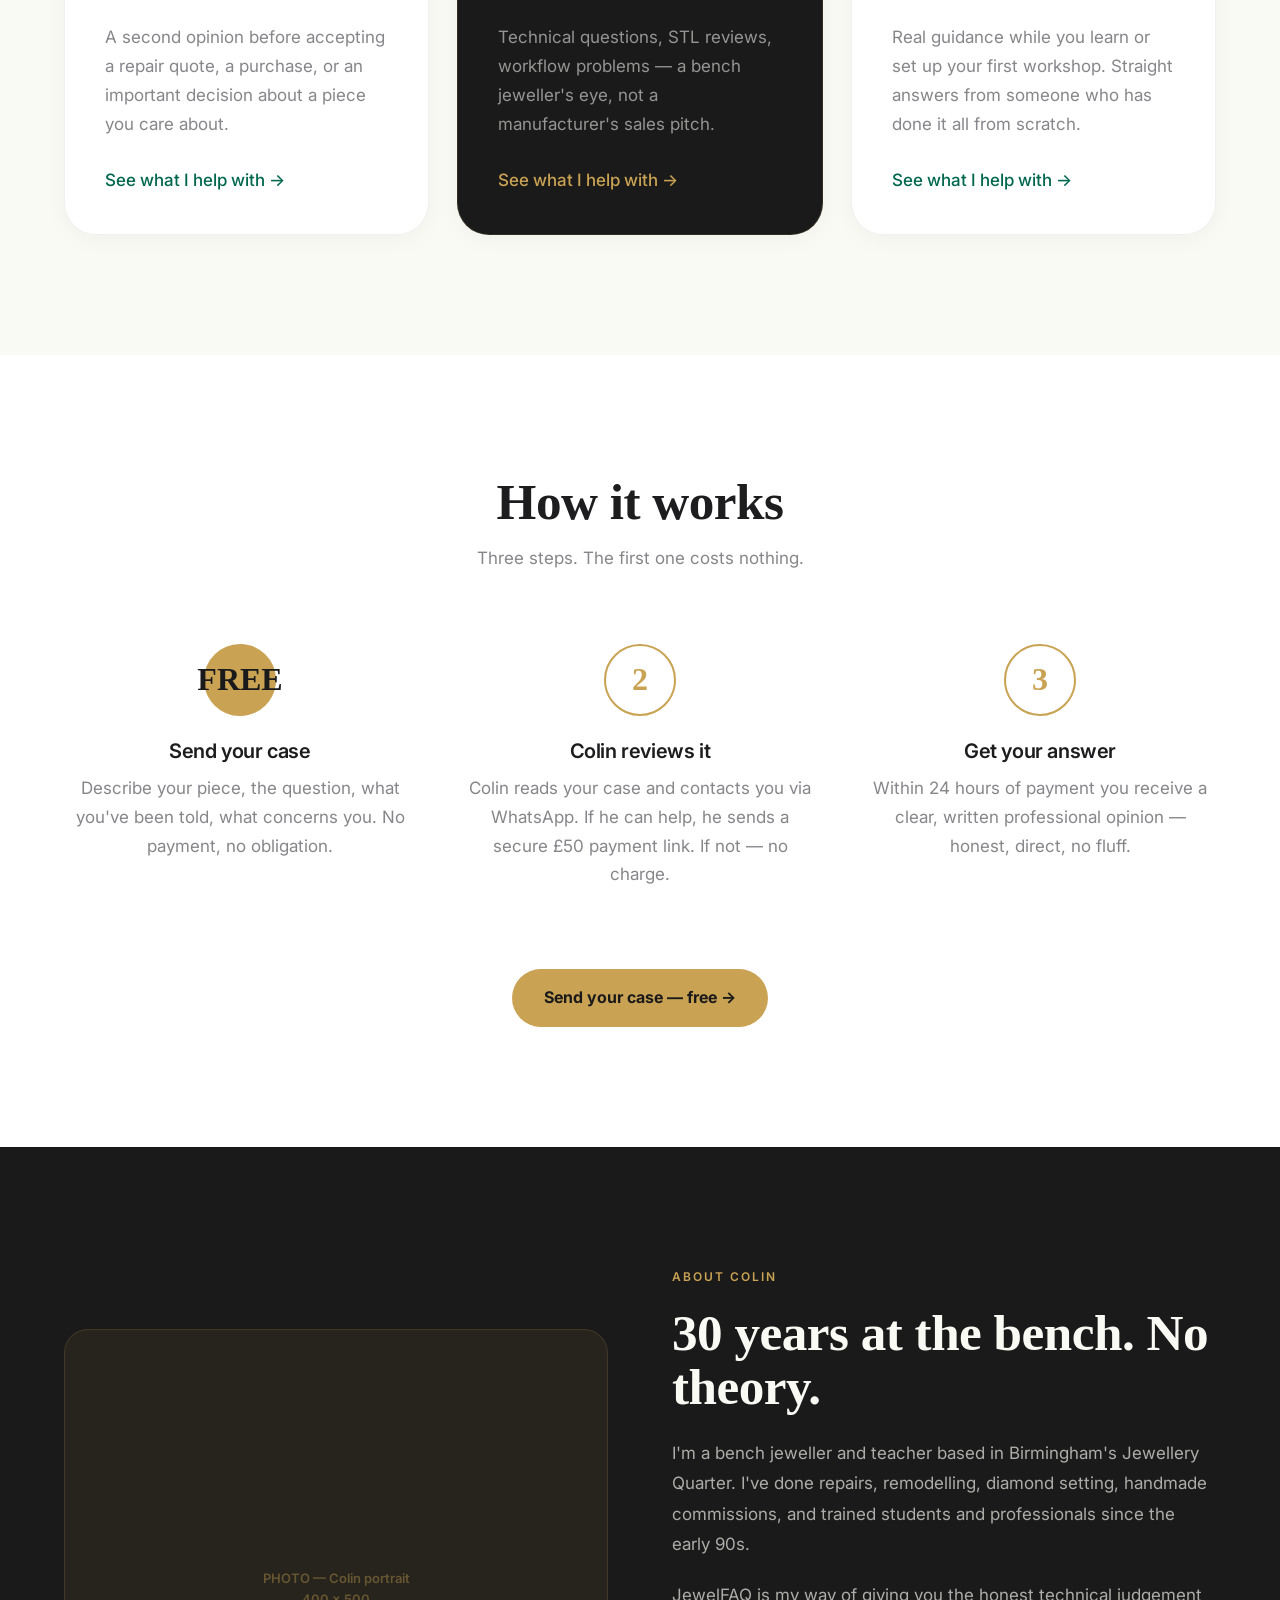
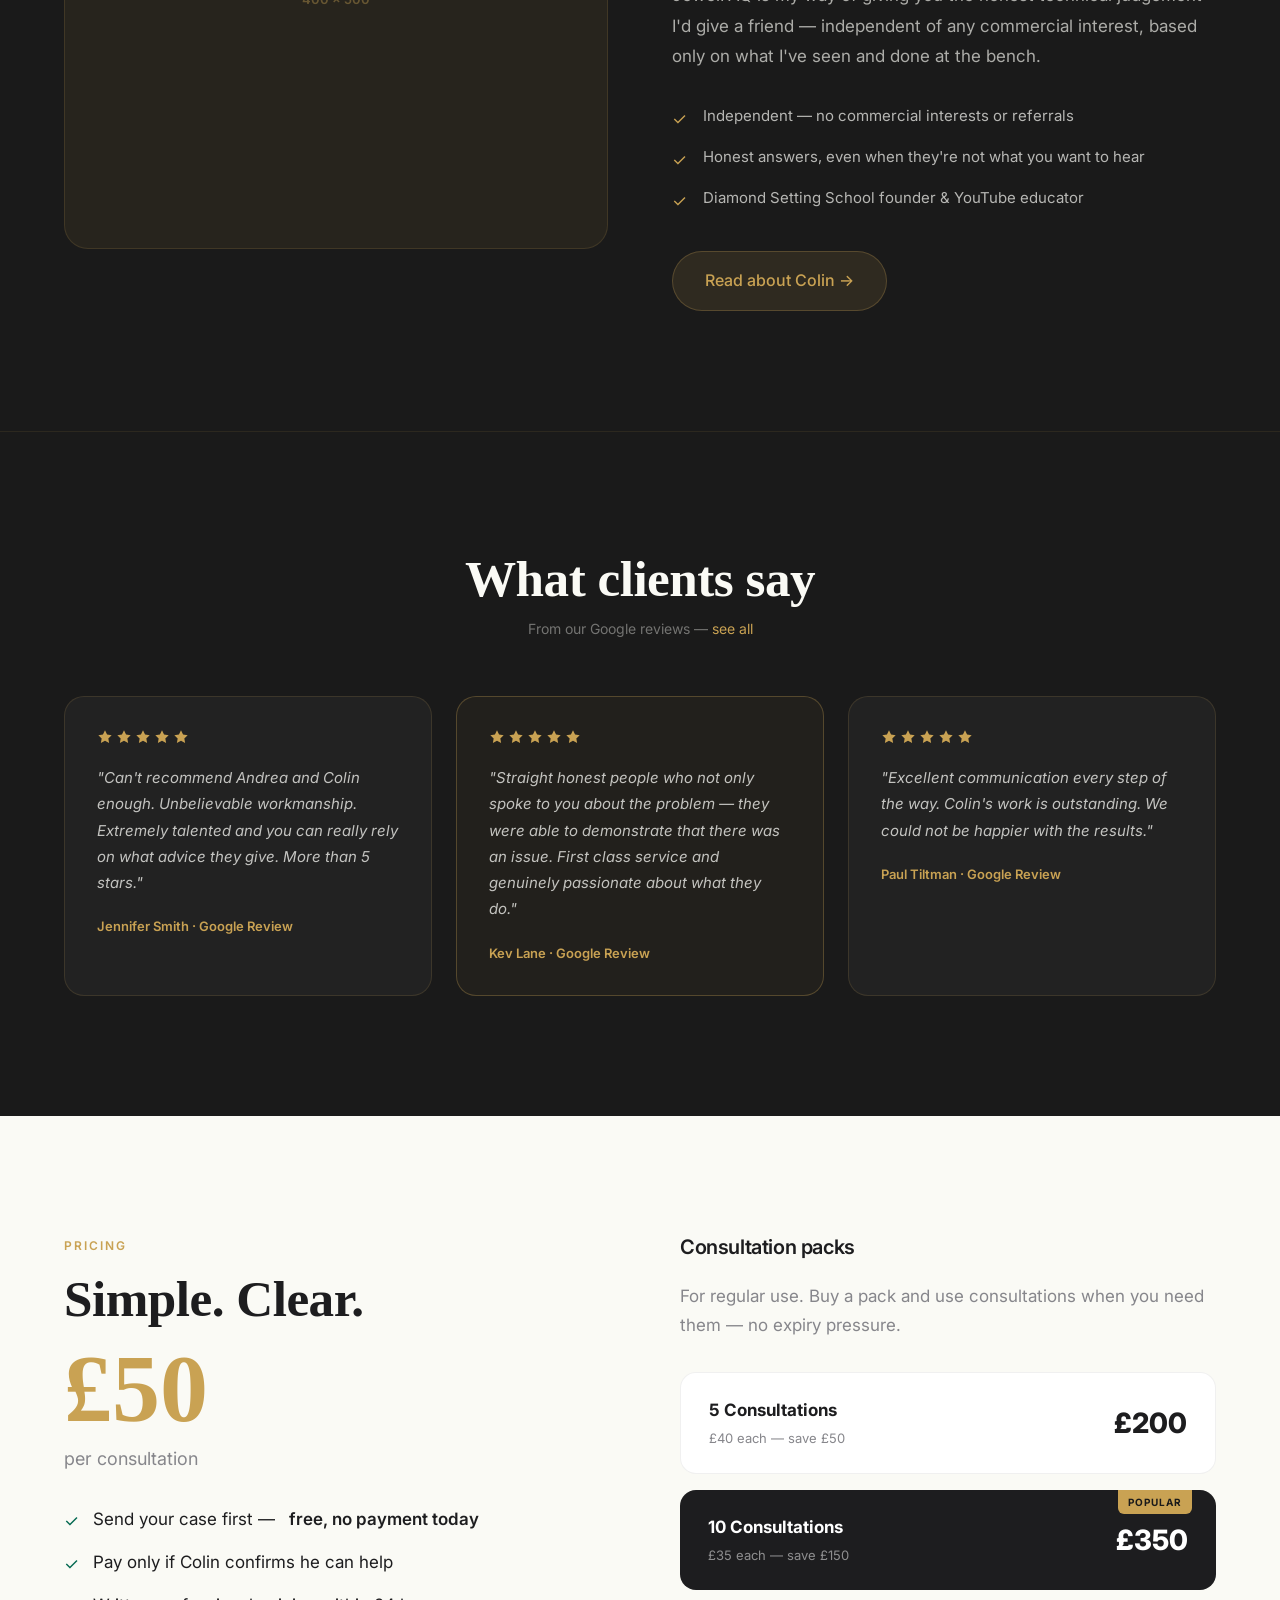
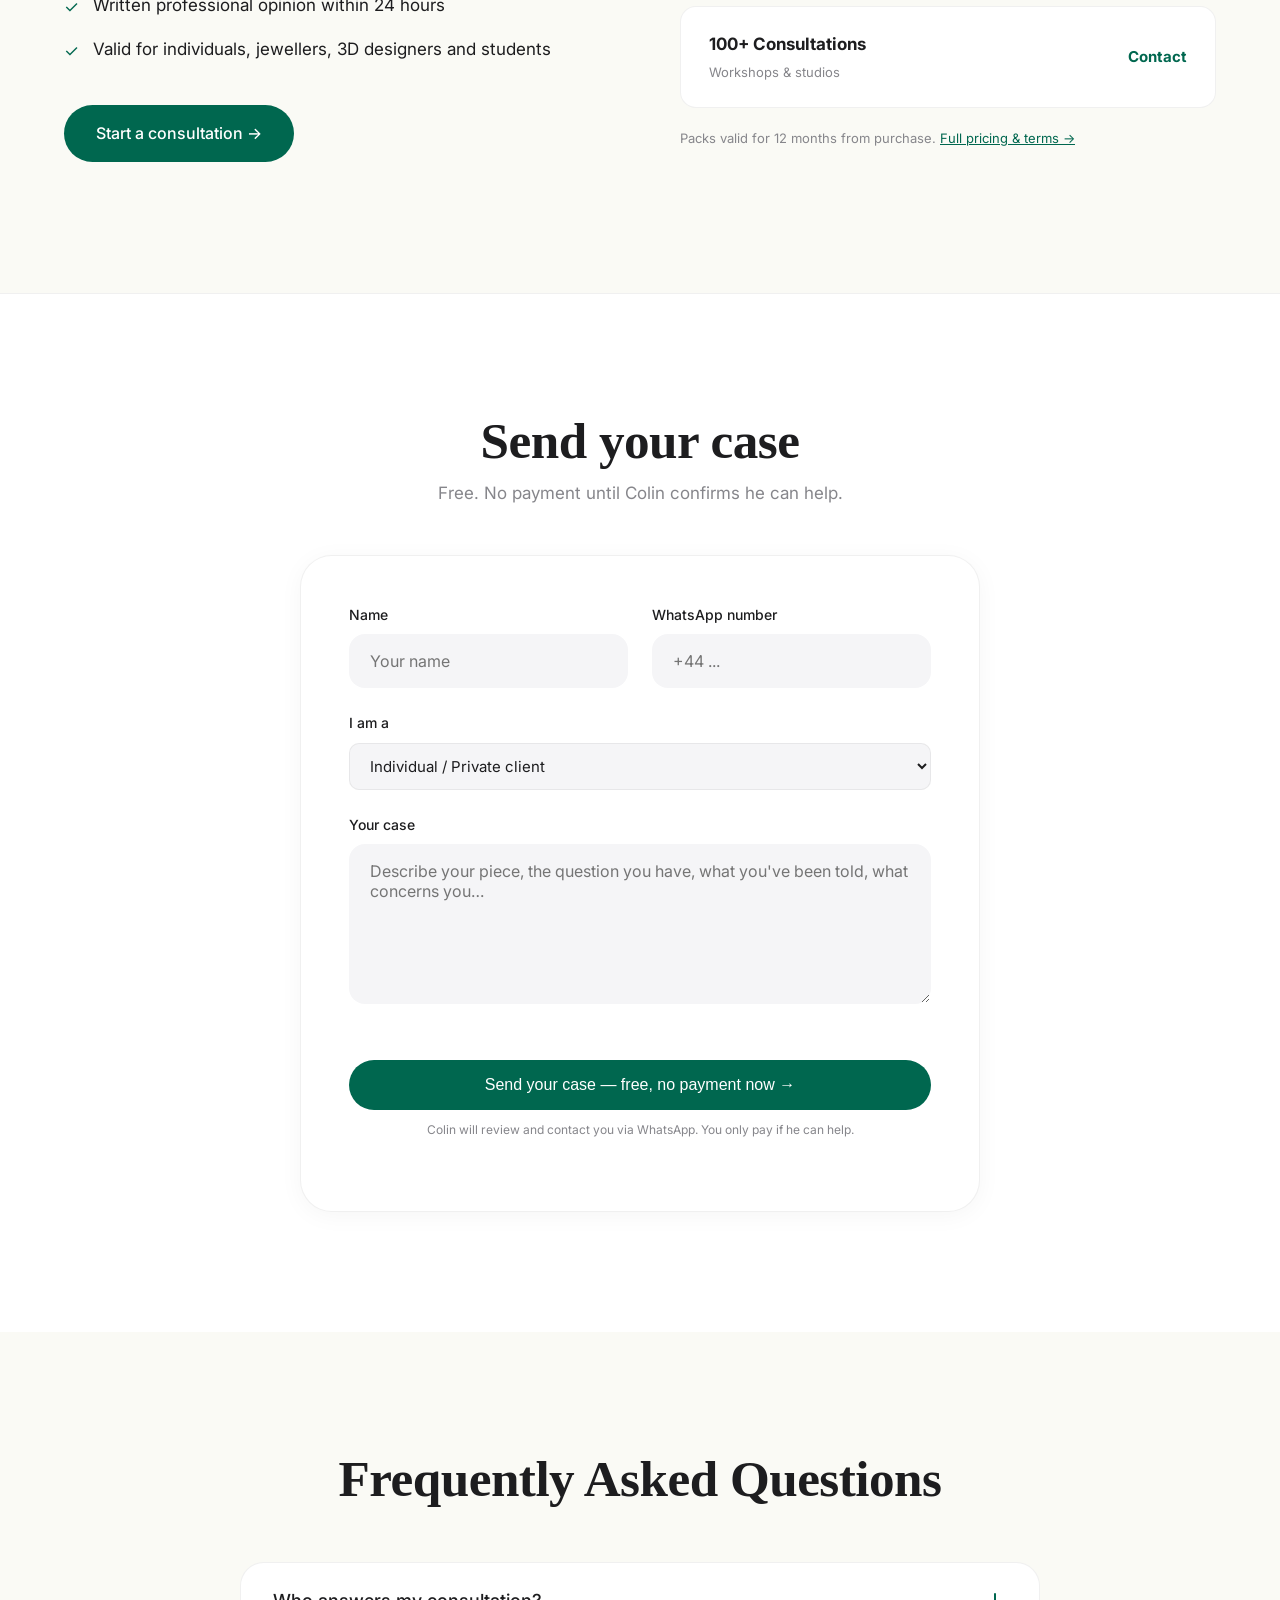
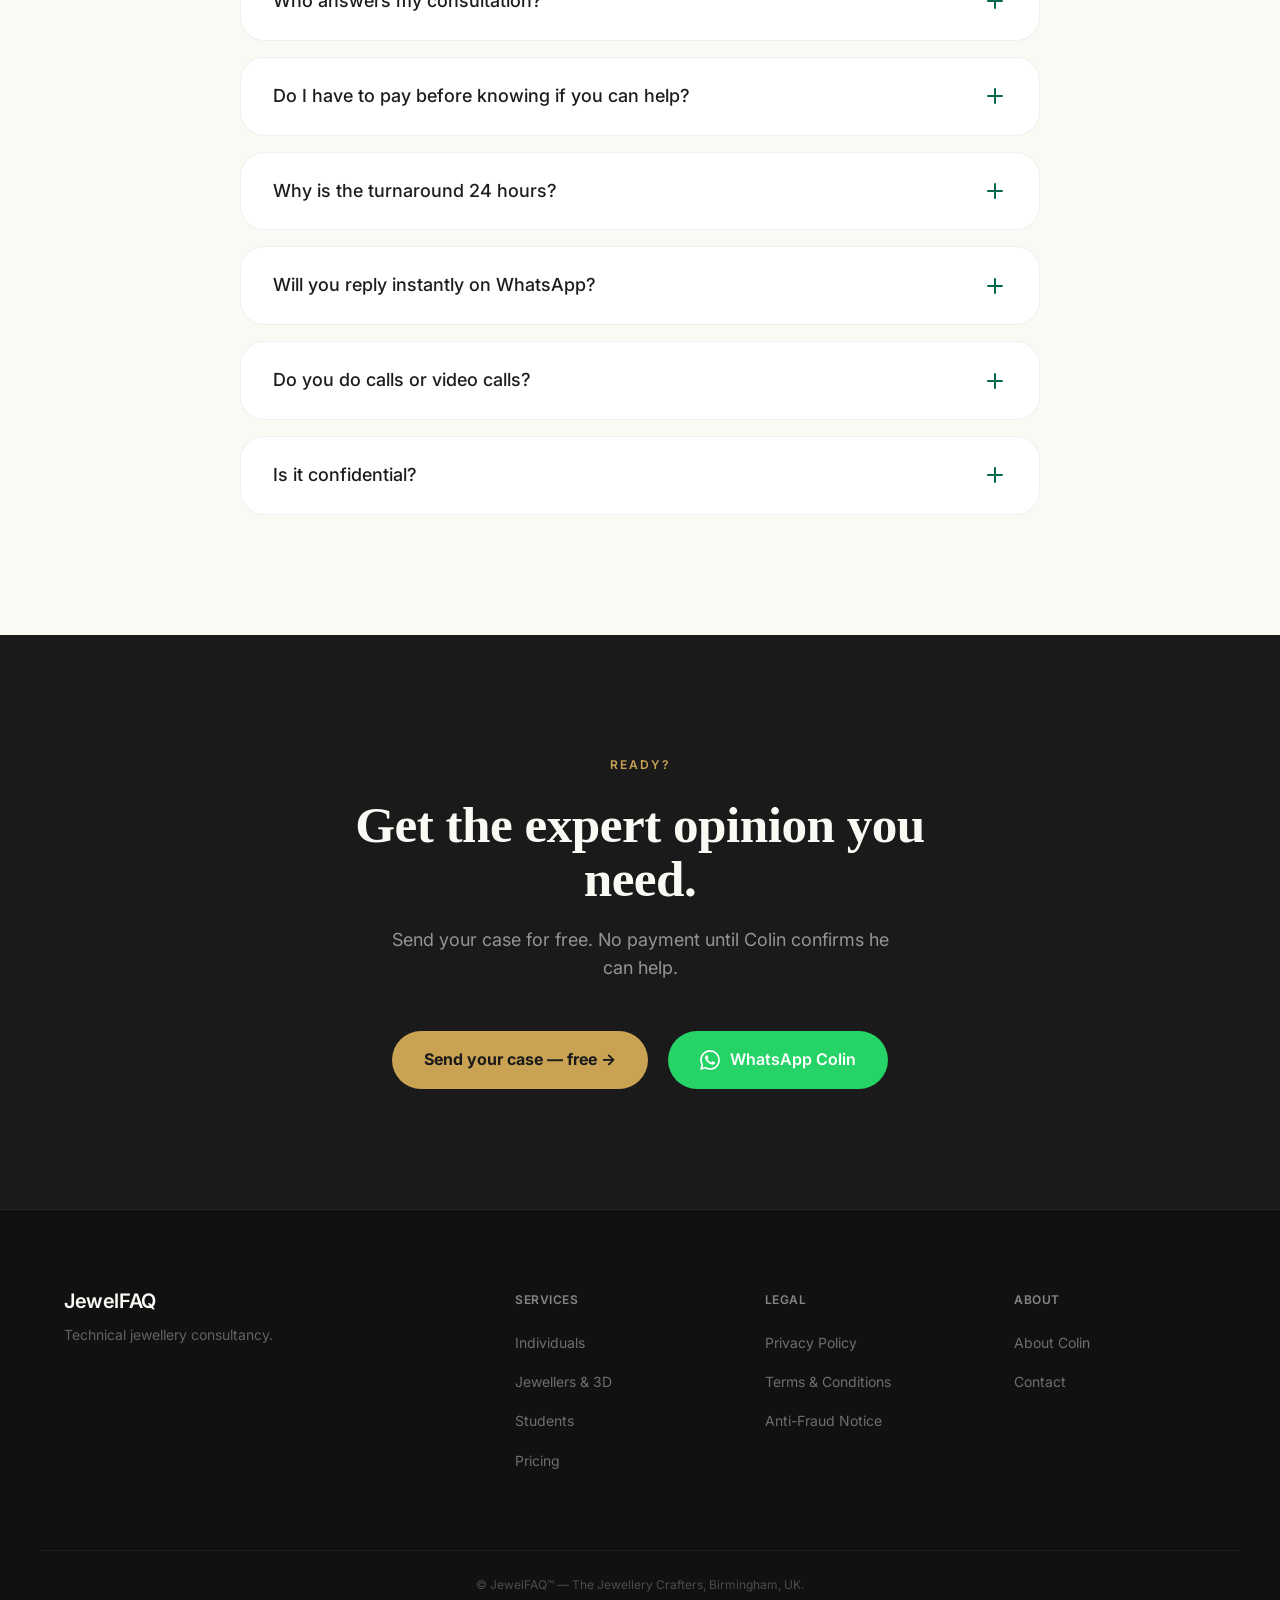
==== commit 4e23c06e: "Fase 3: visual redesign of index.html with dark/gold palette - Add Cormorant Garant font + CSS varia" ====
--- a/index.html
+++ b/index.html
@@ -3,24 +3,65 @@
 <head>
   <meta charset="UTF-8">
   <meta name="viewport" content="width=device-width, initial-scale=1.0">
-  <title>JewelFAQ - Professional Jewellery Consultation</title>
-  <meta name="description" content="Expert jewellery consultation answered in 24 hours. 30 years of bench experience. No automation — only professional judgement.">
+  <title>JewelFAQ — Expert Jewellery Consultation</title>
+  <meta name="description" content="Send your jewellery case for free. 30 years of bench experience. Colin reviews it and gives you a clear, honest written opinion. You only pay if he can help.">
   <link rel="stylesheet" href="assets/css/style.css">
+  <style>
+    /* ── Fase 3 homepage overrides ─────────────────────── */
+    .f3-hero { background: var(--bg-dark); padding: 140px 0 100px; min-height: 100vh; display: flex; align-items: center; }
+    .f3-hero-grid { display: grid; grid-template-columns: 1fr; gap: 56px; align-items: center; }
+    @media (min-width: 900px) {
+      .f3-hero-grid { grid-template-columns: 1fr 1fr; gap: 80px; }
+    }
+    .f3-h1 { font-family: var(--font-display); font-size: clamp(52px, 6vw, 88px); font-weight: 600; color: var(--bg-cream); line-height: 1.02; letter-spacing: -0.01em; margin-bottom: 28px; }
+    .f3-h2 { font-family: var(--font-display); font-size: clamp(36px, 4vw, 60px); font-weight: 600; line-height: 1.05; letter-spacing: -0.01em; }
+    .f3-gold { color: var(--gold); }
+    .f3-trust { background: var(--bg-dark); border-top: 1px solid rgba(201,162,83,0.2); border-bottom: 1px solid rgba(201,162,83,0.2); padding: 28px 0; }
+    .f3-trust-inner { display: flex; flex-wrap: wrap; gap: 0; justify-content: center; }
+    .f3-trust-item { color: rgba(250,250,245,0.6); font-size: 13px; font-weight: 500; letter-spacing: .5px; text-transform: uppercase; padding: 8px 32px; border-right: 1px solid rgba(201,162,83,0.2); }
+    .f3-trust-item:last-child { border-right: none; }
+    .f3-trust-item strong { color: var(--gold); }
+    .f3-cream { background: var(--bg-cream); }
+    .f3-dark-section { background: var(--bg-dark); }
+    .f3-photo { width: 100%; aspect-ratio: 4/5; background: rgba(201,162,83,0.08); border: 1px solid rgba(201,162,83,0.15); border-radius: 24px; display: flex; align-items: center; justify-content: center; color: rgba(201,162,83,0.4); font-size: 13px; font-weight: 600; text-align: center; padding: 16px; }
+    .f3-photo-wide { aspect-ratio: 3/2; }
+    .f3-photo-sq { aspect-ratio: 1/1; }
+    .f3-step-num { width: 72px; height: 72px; border-radius: 50%; border: 2px solid var(--gold); color: var(--gold); display: flex; align-items: center; justify-content: center; font-family: var(--font-display); font-size: 32px; font-weight: 600; margin: 0 auto 24px; flex-shrink: 0; }
+    .f3-step-free { background: var(--gold); color: var(--bg-dark); border-color: var(--gold); }
+    .f3-stars { display: flex; gap: 3px; }
+    .f3-review-card { background: rgba(255,255,255,0.04); border: 1px solid rgba(201,162,83,0.15); border-radius: 20px; padding: 32px; }
+    .f3-price-big { font-family: var(--font-display); font-size: 96px; font-weight: 700; color: var(--gold); line-height: 1; margin: 16px 0 8px; }
+    .f3-btn-gold { background: var(--gold); color: var(--bg-dark); font-weight: 700; border-radius: 100px; }
+    .f3-btn-gold:hover { background: #b8912e; transform: scale(1.02); }
+    .f3-btn-ghost { background: var(--gold-light); color: var(--gold); border: 1px solid var(--gold-border); border-radius: 100px; }
+    .f3-btn-ghost:hover { background: rgba(201,162,83,0.2); }
+    .f3-cta-dark { background: var(--bg-dark); }
+    .f3-header-dark .site-header { background: rgba(26,26,26,0.9) !important; }
+    label { display: block; font-size: 14px; font-weight: 500; color: var(--text-main); margin-bottom: 8px; }
+    input[type="tel"] { width: 100%; padding: 16px 20px; font-size: 16px; font-family: var(--font-system); color: var(--text-main); background-color: #f5f5f7; border: 1px solid transparent; border-radius: var(--radius-md); outline: none; transition: all var(--transition-smooth); }
+    input[type="tel"]:focus { background-color: #fff; border-color: var(--accent-digital); box-shadow: 0 0 0 4px var(--accent-light); }
+    .wa-btn { display: inline-flex; align-items: center; gap: 10px; background: #25D366; color: #fff; border-radius: 100px; padding: 16px 32px; font-size: 16px; font-weight: 600; text-decoration: none; transition: all .3s; }
+    .wa-btn:hover { background: #1da851; transform: scale(1.02); }
+    @media (max-width: 900px) {
+      .f3-trust-item { border-right: none; border-bottom: 1px solid rgba(201,162,83,0.15); width: 50%; text-align: center; }
+      .f3-trust-item:nth-child(odd) { border-right: 1px solid rgba(201,162,83,0.15); }
+    }
+  </style>
 </head>
 <body>
 
-  <header class="site-header">
+  <header class="site-header" style="background: rgba(26,26,26,0.92); border-bottom-color: rgba(201,162,83,0.15);">
     <div class="container header-container">
-      <a href="index.html" class="logo">JewelFAQ</a>
+      <a href="index.html" class="logo" style="color: var(--bg-cream);">JewelFAQ</a>
       <nav class="nav-desktop">
-        <a href="individuals.html">Individuals</a>
-        <a href="jewellers-3d.html">Jewellers &amp; 3D</a>
-        <a href="students.html">Students</a>
-        <a href="pricing.html">Pricing</a>
-        <a href="about.html">About Colin</a>
-        <a href="contact.html">Contact</a>
+        <a href="individuals.html" style="color: rgba(250,250,245,0.65);">Individuals</a>
+        <a href="jewellers-3d.html" style="color: rgba(250,250,245,0.65);">Jewellers &amp; 3D</a>
+        <a href="students.html" style="color: rgba(250,250,245,0.65);">Students</a>
+        <a href="pricing.html" style="color: rgba(250,250,245,0.65);">Pricing</a>
+        <a href="about.html" style="color: rgba(250,250,245,0.65);">About Colin</a>
+        <a href="contact.html" style="color: rgba(250,250,245,0.65);">Contact</a>
       </nav>
-      <button class="burger-btn" id="burger-btn" aria-label="Open menu">
+      <button class="burger-btn" id="burger-btn" aria-label="Open menu" style="color: var(--bg-cream);">
         <svg viewBox="0 0 24 24" fill="none" stroke="currentColor" stroke-width="2">
           <path d="M4 6h16M4 12h16M4 18h16" stroke-linecap="round" />
         </svg>
@@ -40,144 +81,348 @@
 
   <main>
 
-    <!-- Hero -->
-    <section style="padding-top: 160px;">
-      <div class="container reveal">
-        <div style="display:grid; grid-template-columns:1fr 1fr; gap:64px; align-items:center;">
+    <!-- ═══════════════════════════════════════════════
+         1. HERO DARK
+    ═══════════════════════════════════════════════ -->
+    <section class="f3-hero">
+      <div class="container">
+        <div class="f3-hero-grid reveal">
+
+          <!-- Left -->
           <div>
-            <span class="color-accent" style="font-weight:600; letter-spacing:1px; text-transform:uppercase; font-size:14px; display:block; margin-bottom:24px;">JewelFAQ.com</span>
-            <h1 style="margin-bottom:32px;">Expert jewellery consultation answered in 24 hours.<br>No automation — only professional judgement.</h1>
-            <p class="lead" style="margin-bottom:48px;">Tell me your case. I'll review it with 30 years of bench experience and give you a realistic opinion so you can make decisions with confidence.</p>
-            <div style="display:flex; gap:16px; flex-wrap:wrap;">
-              <a href="#send-case" class="btn btn-primary">Send your case — free</a>
-              <a href="#como-funciona" class="btn btn-secondary">How it works</a>
-            </div>
-            <p style="margin-top:24px; font-size:14px; color:var(--text-muted); font-weight:500;">* No payment until Colin confirms he can help.</p>
-          </div>
+            <span style="color: var(--gold); font-size: 12px; font-weight: 600; letter-spacing: 2px; text-transform: uppercase; display: block; margin-bottom: 28px;">Professional Jewellery Consultation</span>
+            <h1 class="f3-h1">
+              Expert advice<br>from the bench.<br>
+              <span class="f3-gold">Not a chatbot.</span>
+            </h1>
+            <p style="color: rgba(250,250,245,0.65); font-size: 19px; line-height: 1.55; margin-bottom: 40px; max-width: 480px;">
+              Send your case for free. Colin reviews it with 30 years of hands-on experience and gives you a clear, honest written opinion — before you pay a penny.
+            </p>
+            <div style="display: flex; gap: 16px; flex-wrap: wrap; margin-bottom: 40px;">
+              <a href="#send-case" class="btn f3-btn-gold">Send your case &mdash; free</a>
+              <a href="#como-funciona" class="btn f3-btn-ghost">How it works</a>
+            </div>
+
+            <!-- Mini review -->
+            <div style="border-top: 1px solid rgba(201,162,83,0.2); padding-top: 28px;">
+              <div class="f3-stars" style="margin-bottom: 10px;">
+                <svg width="14" height="14" fill="#C9A253" viewBox="0 0 24 24"><path d="M12 2l3.09 6.26L22 9.27l-5 4.87 1.18 6.88L12 17.77l-6.18 3.25L7 14.14 2 9.27l6.91-1.01L12 2z"/></svg>
+                <svg width="14" height="14" fill="#C9A253" viewBox="0 0 24 24"><path d="M12 2l3.09 6.26L22 9.27l-5 4.87 1.18 6.88L12 17.77l-6.18 3.25L7 14.14 2 9.27l6.91-1.01L12 2z"/></svg>
+                <svg width="14" height="14" fill="#C9A253" viewBox="0 0 24 24"><path d="M12 2l3.09 6.26L22 9.27l-5 4.87 1.18 6.88L12 17.77l-6.18 3.25L7 14.14 2 9.27l6.91-1.01L12 2z"/></svg>
+                <svg width="14" height="14" fill="#C9A253" viewBox="0 0 24 24"><path d="M12 2l3.09 6.26L22 9.27l-5 4.87 1.18 6.88L12 17.77l-6.18 3.25L7 14.14 2 9.27l6.91-1.01L12 2z"/></svg>
+                <svg width="14" height="14" fill="#C9A253" viewBox="0 0 24 24"><path d="M12 2l3.09 6.26L22 9.27l-5 4.87 1.18 6.88L12 17.77l-6.18 3.25L7 14.14 2 9.27l6.91-1.01L12 2z"/></svg>
+                <span style="color: rgba(250,250,245,0.4); font-size: 12px; margin-left: 8px;">Google Review</span>
+              </div>
+              <p style="color: rgba(250,250,245,0.55); font-size: 14px; font-style: italic; margin: 0; line-height: 1.6; max-width: 420px;">
+                "Straight honest people who were able to demonstrate that there was an issue. First class service and genuinely passionate about what they do." — <strong style="color: rgba(250,250,245,0.75); font-style: normal;">Kev Lane</strong>
+              </p>
+            </div>
+          </div>
+
+          <!-- Right: Photo -->
           <div>
-            <div style="width:100%; aspect-ratio:12/7; background:#E8E0D0; border-radius:16px; display:flex; align-items:center; justify-content:center; color:#9C8C7E; font-size:14px; font-weight:600; text-align:center; padding:16px;">
-              PHOTO — 1200×700<br>Colin at the bench / workshop
-            </div>
-          </div>
-        </div>
-      </div>
-    </section>
-
-    <!-- Who it's for -->
-    <section>
-      <div class="container reveal">
-        <h2 class="text-center" style="margin-bottom:64px;">Who this is for</h2>
-        <div class="bento-grid col-3">
-
-          <div class="bento-card">
-            <div style="width:100%; aspect-ratio:4/3; background:#E8E0D0; border-radius:10px; display:flex; align-items:center; justify-content:center; color:#9C8C7E; font-size:12px; font-weight:600; margin-bottom:24px;">
-              PHOTO — 400×300 — Jewellery close-up
-            </div>
-            <h3>Individuals</h3>
-            <p style="margin:16px 0 32px; flex-grow:1;">Who want a second opinion before accepting a repair quote, a purchase, or an important decision about a piece of jewellery.</p>
-            <a href="individuals.html" class="text-link">See the Individuals page
-              <svg width="16" height="16" fill="none" stroke="currentColor" stroke-width="2"><path d="M5 12h14M12 5l7 7-7 7" stroke-linecap="round" stroke-linejoin="round"/></svg>
-            </a>
-          </div>
-
-          <div class="bento-card">
-            <div style="width:100%; aspect-ratio:4/3; background:#E8E0D0; border-radius:10px; display:flex; align-items:center; justify-content:center; color:#9C8C7E; font-size:12px; font-weight:600; margin-bottom:24px;">
-              PHOTO — 400×300 — STL / microscope
-            </div>
-            <h3>Jewellers &amp; 3D Designers</h3>
-            <p style="margin:16px 0 32px; flex-grow:1;">With technical questions, workflow problems or design issues that need a bench jeweller's eye — not a manufacturer's sales pitch.</p>
-            <a href="jewellers-3d.html" class="text-link">See the Jewellers &amp; 3D page
-              <svg width="16" height="16" fill="none" stroke="currentColor" stroke-width="2"><path d="M5 12h14M12 5l7 7-7 7" stroke-linecap="round" stroke-linejoin="round"/></svg>
-            </a>
-          </div>
-
-          <div class="bento-card dark">
-            <div style="width:100%; aspect-ratio:4/3; background:rgba(255,255,255,0.1); border-radius:10px; display:flex; align-items:center; justify-content:center; color:rgba(255,255,255,0.4); font-size:12px; font-weight:600; margin-bottom:24px;">
-              PHOTO — 400×300 — Teaching / bench
-            </div>
-            <h3>Students &amp; Aspiring Jewellers</h3>
-            <p style="margin:16px 0 32px; flex-grow:1; color:var(--text-muted);">Who want real guidance while they learn — or while they're setting up their first workshop.</p>
-            <a href="students.html" class="text-link" style="color:#FFF;">See the Students page
-              <svg width="16" height="16" fill="none" stroke="currentColor" stroke-width="2"><path d="M5 12h14M12 5l7 7-7 7" stroke-linecap="round" stroke-linejoin="round"/></svg>
-            </a>
-          </div>
-
-        </div>
-      </div>
-    </section>
-
-    <!-- How it works -->
-    <section id="como-funciona" style="background-color:#fff; padding:120px 0;">
-      <div class="container reveal">
-        <h2 class="text-center" style="margin-bottom:80px;">How it works</h2>
-        <div class="bento-grid col-3" style="gap:40px;">
-          <div style="text-align:center;">
-            <div style="width:64px; height:64px; border-radius:50%; background:var(--accent-light); color:var(--accent-digital); display:flex; align-items:center; justify-content:center; font-size:24px; font-weight:700; margin:0 auto 24px;">1</div>
-            <p style="color:var(--text-main); font-weight:500;">Send your case — <strong>free, no payment required</strong>. Describe the piece, the problem, your question.</p>
-          </div>
-          <div style="text-align:center;">
-            <div style="width:64px; height:64px; border-radius:50%; background:var(--accent-light); color:var(--accent-digital); display:flex; align-items:center; justify-content:center; font-size:24px; font-weight:700; margin:0 auto 24px;">2</div>
-            <p style="color:var(--text-main); font-weight:500;">Colin reviews your case and contacts you via WhatsApp to confirm he can help and sends you a £50 payment link.</p>
-          </div>
-          <div style="text-align:center;">
-            <div style="width:64px; height:64px; border-radius:50%; background:var(--accent-light); color:var(--accent-digital); display:flex; align-items:center; justify-content:center; font-size:24px; font-weight:700; margin:0 auto 24px;">3</div>
-            <p style="color:var(--text-main); font-weight:500;">After payment, you receive a clear written professional opinion within 24 hours.</p>
-          </div>
-        </div>
-      </div>
-    </section>
-
-    <!-- Testimonials -->
-    <section style="background-color:var(--bg-surface); padding:80px 0;">
-      <div class="container reveal">
-        <h2 class="text-center" style="margin-bottom:16px;">What clients say</h2>
-        <p class="text-center" style="color:var(--text-muted); font-size:14px; margin-bottom:64px;">From our Google reviews — <a href="https://maps.app.goo.gl/s3uboYck88MHszB18" target="_blank" class="text-link" style="font-size:14px;">see all reviews</a></p>
-        <div class="bento-grid col-3" style="gap:32px;">
-
-          <div class="bento-card" style="box-shadow:none; border:1px solid var(--border-subtle); background:var(--bg-body);">
-            <div style="display:flex; gap:4px; margin-bottom:16px;">
-              <svg width="16" height="16" fill="#f59e0b" viewBox="0 0 24 24"><path d="M12 2l3.09 6.26L22 9.27l-5 4.87 1.18 6.88L12 17.77l-6.18 3.25L7 14.14 2 9.27l6.91-1.01L12 2z"/></svg>
-              <svg width="16" height="16" fill="#f59e0b" viewBox="0 0 24 24"><path d="M12 2l3.09 6.26L22 9.27l-5 4.87 1.18 6.88L12 17.77l-6.18 3.25L7 14.14 2 9.27l6.91-1.01L12 2z"/></svg>
-              <svg width="16" height="16" fill="#f59e0b" viewBox="0 0 24 24"><path d="M12 2l3.09 6.26L22 9.27l-5 4.87 1.18 6.88L12 17.77l-6.18 3.25L7 14.14 2 9.27l6.91-1.01L12 2z"/></svg>
-              <svg width="16" height="16" fill="#f59e0b" viewBox="0 0 24 24"><path d="M12 2l3.09 6.26L22 9.27l-5 4.87 1.18 6.88L12 17.77l-6.18 3.25L7 14.14 2 9.27l6.91-1.01L12 2z"/></svg>
-              <svg width="16" height="16" fill="#f59e0b" viewBox="0 0 24 24"><path d="M12 2l3.09 6.26L22 9.27l-5 4.87 1.18 6.88L12 17.77l-6.18 3.25L7 14.14 2 9.27l6.91-1.01L12 2z"/></svg>
-            </div>
-            <p style="color:var(--text-main); line-height:1.7; font-style:italic; margin-bottom:16px;">"Can't recommend Andrea and Colin enough. Unbelievable workmanship. Extremely talented and you can really rely on what advice they give. More than 5 stars."</p>
-            <p style="font-weight:600; font-size:14px; color:var(--text-muted);">Jennifer Smith &middot; Google Review</p>
-          </div>
-
-          <div class="bento-card" style="box-shadow:none; border:1px solid var(--border-subtle); background:var(--bg-body);">
-            <div style="display:flex; gap:4px; margin-bottom:16px;">
-              <svg width="16" height="16" fill="#f59e0b" viewBox="0 0 24 24"><path d="M12 2l3.09 6.26L22 9.27l-5 4.87 1.18 6.88L12 17.77l-6.18 3.25L7 14.14 2 9.27l6.91-1.01L12 2z"/></svg>
-              <svg width="16" height="16" fill="#f59e0b" viewBox="0 0 24 24"><path d="M12 2l3.09 6.26L22 9.27l-5 4.87 1.18 6.88L12 17.77l-6.18 3.25L7 14.14 2 9.27l6.91-1.01L12 2z"/></svg>
-              <svg width="16" height="16" fill="#f59e0b" viewBox="0 0 24 24"><path d="M12 2l3.09 6.26L22 9.27l-5 4.87 1.18 6.88L12 17.77l-6.18 3.25L7 14.14 2 9.27l6.91-1.01L12 2z"/></svg>
-              <svg width="16" height="16" fill="#f59e0b" viewBox="0 0 24 24"><path d="M12 2l3.09 6.26L22 9.27l-5 4.87 1.18 6.88L12 17.77l-6.18 3.25L7 14.14 2 9.27l6.91-1.01L12 2z"/></svg>
-              <svg width="16" height="16" fill="#f59e0b" viewBox="0 0 24 24"><path d="M12 2l3.09 6.26L22 9.27l-5 4.87 1.18 6.88L12 17.77l-6.18 3.25L7 14.14 2 9.27l6.91-1.01L12 2z"/></svg>
-            </div>
-            <p style="color:var(--text-main); line-height:1.7; font-style:italic; margin-bottom:16px;">"Straight honest people who not only spoke to you about the problem — they were able to demonstrate that there was an issue. First class service and genuinely passionate about what they do."</p>
-            <p style="font-weight:600; font-size:14px; color:var(--text-muted);">Kev Lane &middot; Google Review</p>
-          </div>
-
-          <div class="bento-card" style="box-shadow:none; border:1px solid var(--border-subtle); background:var(--bg-body);">
-            <div style="display:flex; gap:4px; margin-bottom:16px;">
-              <svg width="16" height="16" fill="#f59e0b" viewBox="0 0 24 24"><path d="M12 2l3.09 6.26L22 9.27l-5 4.87 1.18 6.88L12 17.77l-6.18 3.25L7 14.14 2 9.27l6.91-1.01L12 2z"/></svg>
-              <svg width="16" height="16" fill="#f59e0b" viewBox="0 0 24 24"><path d="M12 2l3.09 6.26L22 9.27l-5 4.87 1.18 6.88L12 17.77l-6.18 3.25L7 14.14 2 9.27l6.91-1.01L12 2z"/></svg>
-              <svg width="16" height="16" fill="#f59e0b" viewBox="0 0 24 24"><path d="M12 2l3.09 6.26L22 9.27l-5 4.87 1.18 6.88L12 17.77l-6.18 3.25L7 14.14 2 9.27l6.91-1.01L12 2z"/></svg>
-              <svg width="16" height="16" fill="#f59e0b" viewBox="0 0 24 24"><path d="M12 2l3.09 6.26L22 9.27l-5 4.87 1.18 6.88L12 17.77l-6.18 3.25L7 14.14 2 9.27l6.91-1.01L12 2z"/></svg>
-              <svg width="16" height="16" fill="#f59e0b" viewBox="0 0 24 24"><path d="M12 2l3.09 6.26L22 9.27l-5 4.87 1.18 6.88L12 17.77l-6.18 3.25L7 14.14 2 9.27l6.91-1.01L12 2z"/></svg>
-            </div>
-            <p style="color:var(--text-main); line-height:1.7; font-style:italic; margin-bottom:16px;">"Excellent communication every step of the way. Colin's work is outstanding. We could not be happier with the results."</p>
-            <p style="font-weight:600; font-size:14px; color:var(--text-muted);">Paul Tiltman &middot; Google Review</p>
-          </div>
-
-        </div>
-      </div>
-    </section>
-
-    <!-- FAQ -->
-    <section>
-      <div class="container reveal">
-        <h2 class="text-center" style="margin-bottom:64px;">Frequently Asked Questions</h2>
+            <div class="f3-photo" style="aspect-ratio: 4/5; max-width: 460px; margin: 0 auto;">
+              PHOTO — Colin at the bench<br>480 × 600
+            </div>
+          </div>
+
+        </div>
+      </div>
+    </section>
+
+    <!-- ═══════════════════════════════════════════════
+         2. TRUST STRIP
+    ═══════════════════════════════════════════════ -->
+    <div class="f3-trust">
+      <div class="container">
+        <div class="f3-trust-inner">
+          <div class="f3-trust-item"><strong>30 years</strong> at the bench</div>
+          <div class="f3-trust-item"><strong>Birmingham</strong> Jewellery Quarter</div>
+          <div class="f3-trust-item"><strong>Diamond</strong> Setting School</div>
+          <div class="f3-trust-item"><strong>YouTube</strong> @jewellerymadebyhand</div>
+        </div>
+      </div>
+    </div>
+
+    <!-- ═══════════════════════════════════════════════
+         3. WHO IT'S FOR
+    ═══════════════════════════════════════════════ -->
+    <section class="f3-cream">
+      <div class="container reveal">
+        <h2 class="f3-h2 text-center" style="margin-bottom: 16px; color: var(--text-main);">Who this is for</h2>
+        <p class="text-center" style="color: var(--text-muted); margin-bottom: 64px; max-width: 600px; margin-left: auto; margin-right: auto;">Whether you own jewellery, make it, or are learning the craft — there is a place for you here.</p>
+        <div class="bento-grid col-3" style="gap: 28px;">
+
+          <div class="bento-card" style="background: #fff;">
+            <div class="f3-photo f3-photo-wide" style="margin-bottom: 28px;">PHOTO — 480×320<br>Jewellery / repair close-up</div>
+            <h3 style="font-family: var(--font-display); font-size: 28px; font-weight: 600; color: var(--text-main);">Individuals</h3>
+            <p style="margin: 12px 0 28px; color: var(--text-muted); flex-grow: 1; line-height: 1.7;">A second opinion before accepting a repair quote, a purchase, or an important decision about a piece you care about.</p>
+            <a href="individuals.html" class="text-link">See what I help with &rarr;</a>
+          </div>
+
+          <div class="bento-card" style="background: var(--bg-dark); border-color: rgba(201,162,83,0.15);">
+            <div class="f3-photo f3-photo-wide" style="margin-bottom: 28px;">PHOTO — 480×320<br>STL / 3D design</div>
+            <h3 style="font-family: var(--font-display); font-size: 28px; font-weight: 600; color: var(--bg-cream);">Jewellers &amp; 3D</h3>
+            <p style="margin: 12px 0 28px; color: rgba(250,250,245,0.55); flex-grow: 1; line-height: 1.7;">Technical questions, STL reviews, workflow problems — a bench jeweller's eye, not a manufacturer's sales pitch.</p>
+            <a href="jewellers-3d.html" class="text-link" style="color: var(--gold);">See what I help with &rarr;</a>
+          </div>
+
+          <div class="bento-card" style="background: #fff;">
+            <div class="f3-photo f3-photo-wide" style="margin-bottom: 28px;">PHOTO — 480×320<br>Teaching / workshop</div>
+            <h3 style="font-family: var(--font-display); font-size: 28px; font-weight: 600; color: var(--text-main);">Students</h3>
+            <p style="margin: 12px 0 28px; color: var(--text-muted); flex-grow: 1; line-height: 1.7;">Real guidance while you learn or set up your first workshop. Straight answers from someone who has done it all from scratch.</p>
+            <a href="students.html" class="text-link">See what I help with &rarr;</a>
+          </div>
+
+        </div>
+      </div>
+    </section>
+
+    <!-- ═══════════════════════════════════════════════
+         4. HOW IT WORKS
+    ═══════════════════════════════════════════════ -->
+    <section id="como-funciona" style="background: #fff;">
+      <div class="container reveal">
+        <h2 class="f3-h2 text-center" style="margin-bottom: 16px; color: var(--text-main);">How it works</h2>
+        <p class="text-center" style="color: var(--text-muted); margin-bottom: 72px;">Three steps. The first one costs nothing.</p>
+
+        <div class="bento-grid col-3" style="gap: 48px;">
+          <div style="text-align: center;">
+            <div class="f3-step-num f3-step-free">FREE</div>
+            <h3 style="font-size: 20px; margin-bottom: 12px; color: var(--text-main);">Send your case</h3>
+            <p style="color: var(--text-muted); line-height: 1.7;">Describe your piece, the question, what you've been told, what concerns you. No payment, no obligation.</p>
+          </div>
+          <div style="text-align: center;">
+            <div class="f3-step-num">2</div>
+            <h3 style="font-size: 20px; margin-bottom: 12px; color: var(--text-main);">Colin reviews it</h3>
+            <p style="color: var(--text-muted); line-height: 1.7;">Colin reads your case and contacts you via WhatsApp. If he can help, he sends a secure £50 payment link. If not — no charge.</p>
+          </div>
+          <div style="text-align: center;">
+            <div class="f3-step-num">3</div>
+            <h3 style="font-size: 20px; margin-bottom: 12px; color: var(--text-main);">Get your answer</h3>
+            <p style="color: var(--text-muted); line-height: 1.7;">Within 24 hours of payment you receive a clear, written professional opinion — honest, direct, no fluff.</p>
+          </div>
+        </div>
+
+        <div style="text-align: center; margin-top: 56px;">
+          <a href="#send-case" class="btn f3-btn-gold">Send your case — free &rarr;</a>
+        </div>
+      </div>
+    </section>
+
+    <!-- ═══════════════════════════════════════════════
+         5. ABOUT COLIN
+    ═══════════════════════════════════════════════ -->
+    <section class="f3-dark-section">
+      <div class="container reveal">
+        <div style="display: grid; grid-template-columns: 1fr; gap: 64px; align-items: center;">
+
+          <div style="display: grid; grid-template-columns: 1fr 1fr; gap: 64px; align-items: center;">
+            <div class="f3-photo" style="aspect-ratio: 4/5; max-height: 520px;">PHOTO — Colin portrait<br>400 × 500</div>
+            <div>
+              <span style="color: var(--gold); font-size: 12px; font-weight: 600; letter-spacing: 2px; text-transform: uppercase; display: block; margin-bottom: 20px;">About Colin</span>
+              <h2 class="f3-h2" style="color: var(--bg-cream); margin-bottom: 24px;">30 years at the bench. No theory.</h2>
+              <p style="color: rgba(250,250,245,0.65); line-height: 1.8; margin-bottom: 20px;">I'm a bench jeweller and teacher based in Birmingham's Jewellery Quarter. I've done repairs, remodelling, diamond setting, handmade commissions, and trained students and professionals since the early 90s.</p>
+              <p style="color: rgba(250,250,245,0.65); line-height: 1.8; margin-bottom: 32px;">JewelFAQ is my way of giving you the honest technical judgement I'd give a friend — independent of any commercial interest, based only on what I've seen and done at the bench.</p>
+              <div style="display: flex; flex-direction: column; gap: 12px;">
+                <div style="display: flex; gap: 16px; align-items: flex-start;">
+                  <span style="color: var(--gold); margin-top: 2px;">&#10003;</span>
+                  <span style="color: rgba(250,250,245,0.7); font-size: 15px;">Independent — no commercial interests or referrals</span>
+                </div>
+                <div style="display: flex; gap: 16px; align-items: flex-start;">
+                  <span style="color: var(--gold); margin-top: 2px;">&#10003;</span>
+                  <span style="color: rgba(250,250,245,0.7); font-size: 15px;">Honest answers, even when they're not what you want to hear</span>
+                </div>
+                <div style="display: flex; gap: 16px; align-items: flex-start;">
+                  <span style="color: var(--gold); margin-top: 2px;">&#10003;</span>
+                  <span style="color: rgba(250,250,245,0.7); font-size: 15px;">Diamond Setting School founder &amp; YouTube educator</span>
+                </div>
+              </div>
+              <div style="margin-top: 36px;">
+                <a href="about.html" class="btn f3-btn-ghost">Read about Colin &rarr;</a>
+              </div>
+            </div>
+          </div>
+
+        </div>
+      </div>
+    </section>
+
+    <!-- ═══════════════════════════════════════════════
+         6. TESTIMONIALS
+    ═══════════════════════════════════════════════ -->
+    <section class="f3-dark-section" style="border-top: 1px solid rgba(201,162,83,0.1);">
+      <div class="container reveal">
+        <h2 class="f3-h2 text-center" style="color: var(--bg-cream); margin-bottom: 12px;">What clients say</h2>
+        <p class="text-center" style="color: rgba(250,250,245,0.4); font-size: 14px; margin-bottom: 56px;">From our Google reviews &mdash; <a href="https://maps.app.goo.gl/s3uboYck88MHszB18" target="_blank" style="color: var(--gold); text-decoration: none; font-size: 14px;">see all</a></p>
+
+        <div class="bento-grid col-3" style="gap: 24px;">
+
+          <div class="f3-review-card">
+            <div class="f3-stars" style="margin-bottom: 20px;">
+              <svg width="16" height="16" fill="#C9A253" viewBox="0 0 24 24"><path d="M12 2l3.09 6.26L22 9.27l-5 4.87 1.18 6.88L12 17.77l-6.18 3.25L7 14.14 2 9.27l6.91-1.01L12 2z"/></svg>
+              <svg width="16" height="16" fill="#C9A253" viewBox="0 0 24 24"><path d="M12 2l3.09 6.26L22 9.27l-5 4.87 1.18 6.88L12 17.77l-6.18 3.25L7 14.14 2 9.27l6.91-1.01L12 2z"/></svg>
+              <svg width="16" height="16" fill="#C9A253" viewBox="0 0 24 24"><path d="M12 2l3.09 6.26L22 9.27l-5 4.87 1.18 6.88L12 17.77l-6.18 3.25L7 14.14 2 9.27l6.91-1.01L12 2z"/></svg>
+              <svg width="16" height="16" fill="#C9A253" viewBox="0 0 24 24"><path d="M12 2l3.09 6.26L22 9.27l-5 4.87 1.18 6.88L12 17.77l-6.18 3.25L7 14.14 2 9.27l6.91-1.01L12 2z"/></svg>
+              <svg width="16" height="16" fill="#C9A253" viewBox="0 0 24 24"><path d="M12 2l3.09 6.26L22 9.27l-5 4.87 1.18 6.88L12 17.77l-6.18 3.25L7 14.14 2 9.27l6.91-1.01L12 2z"/></svg>
+            </div>
+            <p style="color: rgba(250,250,245,0.75); line-height: 1.75; font-style: italic; font-size: 15px; margin-bottom: 20px;">"Can't recommend Andrea and Colin enough. Unbelievable workmanship. Extremely talented and you can really rely on what advice they give. More than 5 stars."</p>
+            <p style="font-weight: 600; font-size: 13px; color: var(--gold); margin: 0;">Jennifer Smith &middot; Google Review</p>
+          </div>
+
+          <div class="f3-review-card" style="border-color: rgba(201,162,83,0.3); background: rgba(201,162,83,0.05);">
+            <div class="f3-stars" style="margin-bottom: 20px;">
+              <svg width="16" height="16" fill="#C9A253" viewBox="0 0 24 24"><path d="M12 2l3.09 6.26L22 9.27l-5 4.87 1.18 6.88L12 17.77l-6.18 3.25L7 14.14 2 9.27l6.91-1.01L12 2z"/></svg>
+              <svg width="16" height="16" fill="#C9A253" viewBox="0 0 24 24"><path d="M12 2l3.09 6.26L22 9.27l-5 4.87 1.18 6.88L12 17.77l-6.18 3.25L7 14.14 2 9.27l6.91-1.01L12 2z"/></svg>
+              <svg width="16" height="16" fill="#C9A253" viewBox="0 0 24 24"><path d="M12 2l3.09 6.26L22 9.27l-5 4.87 1.18 6.88L12 17.77l-6.18 3.25L7 14.14 2 9.27l6.91-1.01L12 2z"/></svg>
+              <svg width="16" height="16" fill="#C9A253" viewBox="0 0 24 24"><path d="M12 2l3.09 6.26L22 9.27l-5 4.87 1.18 6.88L12 17.77l-6.18 3.25L7 14.14 2 9.27l6.91-1.01L12 2z"/></svg>
+              <svg width="16" height="16" fill="#C9A253" viewBox="0 0 24 24"><path d="M12 2l3.09 6.26L22 9.27l-5 4.87 1.18 6.88L12 17.77l-6.18 3.25L7 14.14 2 9.27l6.91-1.01L12 2z"/></svg>
+            </div>
+            <p style="color: rgba(250,250,245,0.75); line-height: 1.75; font-style: italic; font-size: 15px; margin-bottom: 20px;">"Straight honest people who not only spoke to you about the problem — they were able to demonstrate that there was an issue. First class service and genuinely passionate about what they do."</p>
+            <p style="font-weight: 600; font-size: 13px; color: var(--gold); margin: 0;">Kev Lane &middot; Google Review</p>
+          </div>
+
+          <div class="f3-review-card">
+            <div class="f3-stars" style="margin-bottom: 20px;">
+              <svg width="16" height="16" fill="#C9A253" viewBox="0 0 24 24"><path d="M12 2l3.09 6.26L22 9.27l-5 4.87 1.18 6.88L12 17.77l-6.18 3.25L7 14.14 2 9.27l6.91-1.01L12 2z"/></svg>
+              <svg width="16" height="16" fill="#C9A253" viewBox="0 0 24 24"><path d="M12 2l3.09 6.26L22 9.27l-5 4.87 1.18 6.88L12 17.77l-6.18 3.25L7 14.14 2 9.27l6.91-1.01L12 2z"/></svg>
+              <svg width="16" height="16" fill="#C9A253" viewBox="0 0 24 24"><path d="M12 2l3.09 6.26L22 9.27l-5 4.87 1.18 6.88L12 17.77l-6.18 3.25L7 14.14 2 9.27l6.91-1.01L12 2z"/></svg>
+              <svg width="16" height="16" fill="#C9A253" viewBox="0 0 24 24"><path d="M12 2l3.09 6.26L22 9.27l-5 4.87 1.18 6.88L12 17.77l-6.18 3.25L7 14.14 2 9.27l6.91-1.01L12 2z"/></svg>
+              <svg width="16" height="16" fill="#C9A253" viewBox="0 0 24 24"><path d="M12 2l3.09 6.26L22 9.27l-5 4.87 1.18 6.88L12 17.77l-6.18 3.25L7 14.14 2 9.27l6.91-1.01L12 2z"/></svg>
+            </div>
+            <p style="color: rgba(250,250,245,0.75); line-height: 1.75; font-style: italic; font-size: 15px; margin-bottom: 20px;">"Excellent communication every step of the way. Colin's work is outstanding. We could not be happier with the results."</p>
+            <p style="font-weight: 600; font-size: 13px; color: var(--gold); margin: 0;">Paul Tiltman &middot; Google Review</p>
+          </div>
+
+        </div>
+      </div>
+    </section>
+
+    <!-- ═══════════════════════════════════════════════
+         7. PRICING
+    ═══════════════════════════════════════════════ -->
+    <section class="f3-cream">
+      <div class="container reveal">
+        <div style="display: grid; grid-template-columns: 1fr 1fr; gap: 80px; align-items: start;">
+
+          <!-- Left: Single consultation -->
+          <div>
+            <span style="color: var(--gold); font-size: 12px; font-weight: 600; letter-spacing: 2px; text-transform: uppercase; display: block; margin-bottom: 16px;">Pricing</span>
+            <h2 class="f3-h2" style="color: var(--text-main); margin-bottom: 8px;">Simple. Clear.</h2>
+            <div class="f3-price-big">£50</div>
+            <p style="color: var(--text-muted); font-size: 18px; margin-bottom: 32px;">per consultation</p>
+            <ul style="list-style: none; padding: 0; display: flex; flex-direction: column; gap: 14px; margin-bottom: 40px;">
+              <li style="display: flex; gap: 14px; align-items: flex-start; color: var(--text-main);">
+                <span style="color: var(--accent-digital); flex-shrink: 0; margin-top: 2px;">&#10003;</span>
+                Send your case first &mdash; <strong>free, no payment today</strong>
+              </li>
+              <li style="display: flex; gap: 14px; align-items: flex-start; color: var(--text-main);">
+                <span style="color: var(--accent-digital); flex-shrink: 0; margin-top: 2px;">&#10003;</span>
+                Pay only if Colin confirms he can help
+              </li>
+              <li style="display: flex; gap: 14px; align-items: flex-start; color: var(--text-main);">
+                <span style="color: var(--accent-digital); flex-shrink: 0; margin-top: 2px;">&#10003;</span>
+                Written professional opinion within 24 hours
+              </li>
+              <li style="display: flex; gap: 14px; align-items: flex-start; color: var(--text-main);">
+                <span style="color: var(--accent-digital); flex-shrink: 0; margin-top: 2px;">&#10003;</span>
+                Valid for individuals, jewellers, 3D designers and students
+              </li>
+            </ul>
+            <a href="#send-case" class="btn btn-primary">Start a consultation &rarr;</a>
+          </div>
+
+          <!-- Right: Packs -->
+          <div>
+            <h3 style="font-size: 20px; font-weight: 600; margin-bottom: 24px; color: var(--text-main);">Consultation packs</h3>
+            <p style="color: var(--text-muted); margin-bottom: 32px; line-height: 1.7;">For regular use. Buy a pack and use consultations when you need them — no expiry pressure.</p>
+            <div style="display: flex; flex-direction: column; gap: 16px;">
+              <div style="background: #fff; border: 1px solid var(--border-subtle); border-radius: 16px; padding: 24px 28px; display: flex; justify-content: space-between; align-items: center;">
+                <div>
+                  <div style="font-weight: 700; font-size: 17px; color: var(--text-main);">5 Consultations</div>
+                  <div style="color: var(--text-muted); font-size: 13px; margin-top: 4px;">£40 each &mdash; save £50</div>
+                </div>
+                <div style="font-size: 28px; font-weight: 800; color: var(--text-main);">£200</div>
+              </div>
+              <div style="background: var(--text-main); border-radius: 16px; padding: 24px 28px; display: flex; justify-content: space-between; align-items: center; position: relative; overflow: hidden;">
+                <div style="position: absolute; top: 0; right: 24px; background: var(--gold); color: var(--bg-dark); font-size: 10px; font-weight: 700; text-transform: uppercase; letter-spacing: 1px; padding: 4px 10px; border-radius: 0 0 6px 6px;">Popular</div>
+                <div>
+                  <div style="font-weight: 700; font-size: 17px; color: #fff;">10 Consultations</div>
+                  <div style="color: rgba(255,255,255,0.5); font-size: 13px; margin-top: 4px;">£35 each &mdash; save £150</div>
+                </div>
+                <div style="font-size: 28px; font-weight: 800; color: #fff;">£350</div>
+              </div>
+              <div style="background: #fff; border: 1px solid var(--border-subtle); border-radius: 16px; padding: 24px 28px; display: flex; justify-content: space-between; align-items: center;">
+                <div>
+                  <div style="font-weight: 700; font-size: 17px; color: var(--text-main);">100+ Consultations</div>
+                  <div style="color: var(--text-muted); font-size: 13px; margin-top: 4px;">Workshops &amp; studios</div>
+                </div>
+                <a href="contact.html" style="font-size: 15px; font-weight: 700; color: var(--accent-digital); text-decoration: none;">Contact</a>
+              </div>
+            </div>
+            <p style="margin-top: 20px; font-size: 13px; color: var(--text-muted);">Packs valid for 12 months from purchase. <a href="pricing.html" style="color: var(--accent-digital);">Full pricing &amp; terms &rarr;</a></p>
+          </div>
+
+        </div>
+      </div>
+    </section>
+
+    <!-- ═══════════════════════════════════════════════
+         8. FORM
+    ═══════════════════════════════════════════════ -->
+    <section id="send-case" style="background: #fff; border-top: 1px solid var(--border-subtle);">
+      <div class="container reveal">
+        <div style="max-width: 680px; margin: 0 auto;">
+          <h2 class="f3-h2 text-center" style="color: var(--text-main); margin-bottom: 12px;">Send your case</h2>
+          <p class="text-center" style="color: var(--text-muted); margin-bottom: 48px;">Free. No payment until Colin confirms he can help.</p>
+
+          <div class="form-bento">
+            <form action="submit.php" method="POST">
+              <input type="hidden" name="form_type" value="general">
+
+              <div class="bento-grid" style="gap: 24px; margin-bottom: 24px;">
+                <div>
+                  <label for="h-name">Name</label>
+                  <input type="text" id="h-name" name="name" required placeholder="Your name">
+                </div>
+                <div>
+                  <label for="h-phone">WhatsApp number</label>
+                  <input type="tel" id="h-phone" name="phone" required placeholder="+44 ...">
+                </div>
+              </div>
+
+              <div class="form-group" style="margin-bottom: 24px;">
+                <label for="h-type">I am a</label>
+                <select id="h-type" name="form_type" style="width:100%; padding:12px 16px; border:1.5px solid var(--border-subtle); border-radius:10px; font-size:15px; background:var(--bg-body); color:var(--text-main); font-family:inherit;">
+                  <option value="individual">Individual / Private client</option>
+                  <option value="jeweller">Jeweller or 3D designer</option>
+                  <option value="student">Student or aspiring jeweller</option>
+                </select>
+              </div>
+
+              <div class="form-group">
+                <label for="h-mensaje">Your case</label>
+                <textarea id="h-mensaje" name="mensaje" required placeholder="Describe your piece, the question you have, what you've been told, what concerns you…"></textarea>
+              </div>
+
+              <button type="submit" class="btn btn-primary" style="width:100%; margin-top:24px;">
+                Send your case &mdash; free, no payment now &rarr;
+              </button>
+              <p style="text-align:center; font-size:12px; color:var(--text-muted); margin-top:10px;">
+                Colin will review and contact you via WhatsApp. You only pay if he can help.
+              </p>
+            </form>
+          </div>
+        </div>
+      </div>
+    </section>
+
+    <!-- ═══════════════════════════════════════════════
+         9. FAQ
+    ═══════════════════════════════════════════════ -->
+    <section class="f3-cream">
+      <div class="container reveal">
+        <h2 class="f3-h2 text-center" style="color: var(--text-main); margin-bottom: 56px;">Frequently Asked Questions</h2>
         <div class="faq-grid">
 
           <div class="accordion">
@@ -238,99 +483,71 @@
       </div>
     </section>
 
-    <!-- Send your case — homepage form -->
-    <section id="send-case" style="background-color:var(--bg-surface); border-top:1px solid var(--border-subtle); padding:80px 0 120px;">
-      <div class="container reveal">
-        <h2 class="text-center" style="margin-bottom:16px;">Send your case</h2>
-        <p class="text-center" style="color:var(--text-muted); margin-bottom:48px;">Free. No payment until Colin confirms he can help.</p>
-
-        <div class="form-bento" style="max-width:640px; margin:0 auto;">
-          <form action="submit.php" method="POST">
-            <input type="hidden" name="form_type" value="general">
-
-            <div class="bento-grid" style="gap:24px; margin-bottom:24px;">
-              <div>
-                <label for="h-name">Name</label>
-                <input type="text" id="h-name" name="name" required>
-              </div>
-              <div>
-                <label for="h-email">Email</label>
-                <input type="email" id="h-email" name="email" required>
-              </div>
-            </div>
-
-            <div class="form-group" style="margin-bottom:24px;">
-              <label for="h-type">I am a</label>
-              <select id="h-type" name="form_type" style="width:100%; padding:12px 16px; border:1.5px solid var(--border-subtle); border-radius:10px; font-size:15px; background:var(--bg-body); color:var(--text-main); font-family:inherit;">
-                <option value="individual">Individual / Private client</option>
-                <option value="jeweller">Jeweller or 3D designer</option>
-                <option value="student">Student or aspiring jeweller</option>
-              </select>
-            </div>
-
-            <div class="form-group">
-              <label for="h-mensaje">Your case</label>
-              <textarea id="h-mensaje" name="mensaje" required placeholder="Describe your piece, the question you have, what you've been told, what concerns you…"></textarea>
-            </div>
-
-            <button type="submit" class="btn btn-primary" style="width:100%; margin-top:24px;">
-              Send your case &mdash; free, no payment now &rarr;
-            </button>
-            <p style="text-align:center; font-size:12px; color:var(--text-muted); margin-top:10px;">
-              Colin will review and contact you via WhatsApp. You only pay if he can help.
-            </p>
-          </form>
+    <!-- ═══════════════════════════════════════════════
+         10. FINAL CTA DARK
+    ═══════════════════════════════════════════════ -->
+    <section class="f3-dark-section">
+      <div class="container reveal" style="text-align: center;">
+        <span style="color: var(--gold); font-size: 12px; font-weight: 600; letter-spacing: 2px; text-transform: uppercase; display: block; margin-bottom: 24px;">Ready?</span>
+        <h2 class="f3-h2" style="color: var(--bg-cream); margin-bottom: 20px; max-width: 600px; margin-left: auto; margin-right: auto;">Get the expert opinion you need.</h2>
+        <p style="color: rgba(250,250,245,0.55); font-size: 18px; margin-bottom: 48px; max-width: 500px; margin-left: auto; margin-right: auto;">Send your case for free. No payment until Colin confirms he can help.</p>
+        <div style="display: flex; gap: 20px; justify-content: center; flex-wrap: wrap;">
+          <a href="#send-case" class="btn f3-btn-gold">Send your case &mdash; free &rarr;</a>
+          <a href="https://wa.me/447415072425?text=Hi+Colin,+I'd+like+to+ask+about+a+consultation" target="_blank" class="wa-btn">
+            <svg width="20" height="20" fill="currentColor" viewBox="0 0 24 24"><path d="M17.472 14.382c-.297-.149-1.758-.867-2.03-.967-.273-.099-.471-.148-.67.15-.197.297-.767.966-.94 1.164-.173.199-.347.223-.644.075-.297-.15-1.255-.463-2.39-1.475-.883-.788-1.48-1.761-1.653-2.059-.173-.297-.018-.458.13-.606.134-.133.298-.347.446-.52.149-.174.198-.298.298-.497.099-.198.05-.371-.025-.52-.075-.149-.669-1.612-.916-2.207-.242-.579-.487-.5-.669-.51-.173-.008-.371-.01-.57-.01-.198 0-.52.074-.792.372-.272.297-1.04 1.016-1.04 2.479 0 1.462 1.065 2.875 1.213 3.074.149.198 2.096 3.2 5.077 4.487.709.306 1.262.489 1.694.625.712.227 1.36.195 1.871.118.571-.085 1.758-.719 2.006-1.413.248-.694.248-1.289.173-1.413-.074-.124-.272-.198-.57-.347m-5.421 7.403h-.004a9.87 9.87 0 01-5.031-1.378l-.361-.214-3.741.982.998-3.648-.235-.374a9.86 9.86 0 01-1.51-5.26c.001-5.45 4.436-9.884 9.888-9.884 2.64 0 5.122 1.03 6.988 2.898a9.825 9.825 0 012.893 6.994c-.003 5.45-4.437 9.884-9.885 9.884m8.413-18.297A11.815 11.815 0 0012.05 0C5.495 0 .16 5.335.157 11.892c0 2.096.547 4.142 1.588 5.945L.057 24l6.305-1.654a11.882 11.882 0 005.683 1.448h.005c6.554 0 11.89-5.335 11.893-11.893a11.821 11.821 0 00-3.48-8.413z"/></svg>
+            WhatsApp Colin
+          </a>
         </div>
       </div>
     </section>
 
   </main>
 
-  <footer class="site-footer">
+  <footer class="site-footer" style="background: #111; border-top-color: rgba(201,162,83,0.15);">
     <div class="container footer-grid">
       <div class="footer-brand">
-        <h4>JewelFAQ</h4>
-        <p style="color:var(--text-muted); font-size:14px;">Technical jewellery consultancy.</p>
+        <h4 style="color: var(--bg-cream);">JewelFAQ</h4>
+        <p style="color: rgba(250,250,245,0.35); font-size: 14px;">Technical jewellery consultancy.</p>
       </div>
       <div class="footer-col">
-        <h5>Services</h5>
+        <h5 style="color: rgba(250,250,245,0.5);">Services</h5>
         <ul>
-          <li><a href="individuals.html">Individuals</a></li>
-          <li><a href="jewellers-3d.html">Jewellers &amp; 3D</a></li>
-          <li><a href="students.html">Students</a></li>
-          <li><a href="pricing.html">Pricing</a></li>
+          <li><a href="individuals.html" style="color: rgba(250,250,245,0.4);">Individuals</a></li>
+          <li><a href="jewellers-3d.html" style="color: rgba(250,250,245,0.4);">Jewellers &amp; 3D</a></li>
+          <li><a href="students.html" style="color: rgba(250,250,245,0.4);">Students</a></li>
+          <li><a href="pricing.html" style="color: rgba(250,250,245,0.4);">Pricing</a></li>
         </ul>
       </div>
       <div class="footer-col">
-        <h5>Legal</h5>
+        <h5 style="color: rgba(250,250,245,0.5);">Legal</h5>
         <ul>
-          <li><a href="#" onclick="document.getElementById('modal-privacy').style.display='flex';return false;">Privacy Policy</a></li>
-          <li><a href="#" onclick="document.getElementById('modal-terms').style.display='flex';return false;">Terms &amp; Conditions</a></li>
-          <li><a href="contact.html">Anti-Fraud Notice</a></li>
+          <li><a href="#" onclick="document.getElementById('modal-privacy').style.display='flex';return false;" style="color: rgba(250,250,245,0.4);">Privacy Policy</a></li>
+          <li><a href="#" onclick="document.getElementById('modal-terms').style.display='flex';return false;" style="color: rgba(250,250,245,0.4);">Terms &amp; Conditions</a></li>
+          <li><a href="contact.html" style="color: rgba(250,250,245,0.4);">Anti-Fraud Notice</a></li>
         </ul>
       </div>
       <div class="footer-col">
-        <h5>About</h5>
+        <h5 style="color: rgba(250,250,245,0.5);">About</h5>
         <ul>
-          <li><a href="about.html">About Colin</a></li>
-          <li><a href="contact.html">Contact</a></li>
+          <li><a href="about.html" style="color: rgba(250,250,245,0.4);">About Colin</a></li>
+          <li><a href="contact.html" style="color: rgba(250,250,245,0.4);">Contact</a></li>
         </ul>
       </div>
     </div>
-    <div class="container footer-bottom">
+    <div class="container footer-bottom" style="border-top-color: rgba(201,162,83,0.1); color: rgba(250,250,245,0.25);">
       &copy; JewelFAQ&#8482; &mdash; The Jewellery Crafters, Birmingham, UK.
     </div>
   </footer>
 
   <!-- Privacy Policy Modal -->
-  <div id="modal-privacy" style="display:none; position:fixed; inset:0; background:rgba(0,0,0,.65); z-index:9000; align-items:flex-start; justify-content:center; padding:40px 24px; overflow-y:auto;" onclick="if(event.target===this)this.style.display='none'">
+  <div id="modal-privacy" style="display:none; position:fixed; inset:0; background:rgba(0,0,0,.75); z-index:9000; align-items:flex-start; justify-content:center; padding:40px 24px; overflow-y:auto;" onclick="if(event.target===this)this.style.display='none'">
     <div style="background:#fff; border-radius:16px; max-width:640px; width:100%; padding:40px; position:relative; margin:auto;">
       <button onclick="document.getElementById('modal-privacy').style.display='none'" style="position:absolute;top:16px;right:20px;font-size:28px;background:none;border:none;cursor:pointer;color:#6b7280;line-height:1;">&times;</button>
       <h2 style="margin-bottom:8px;">Privacy Policy</h2>
       <p style="color:var(--text-muted);font-size:13px;margin-bottom:24px;">Last updated: March 2026</p>
       <div style="line-height:1.9;color:var(--text-main);font-size:15px;">
         <p><strong>Who we are:</strong> JewelFAQ, trading as The Jewellery Crafters, Birmingham, UK.</p>
-        <p style="margin-top:14px;"><strong>What we collect:</strong> Your name, email address, and the description of your jewellery case when you submit a consultation request.</p>
+        <p style="margin-top:14px;"><strong>What we collect:</strong> Your name, WhatsApp number, and the description of your jewellery case when you submit a consultation request.</p>
         <p style="margin-top:14px;"><strong>Why we collect it:</strong> To provide the consultation service you requested, and to contact you about your case via WhatsApp.</p>
         <p style="margin-top:14px;"><strong>Retention:</strong> Your data is kept for up to 12 months from the date of your consultation, then deleted.</p>
         <p style="margin-top:14px;"><strong>Payments:</strong> Card payments are processed by Stripe, Inc. JewelFAQ does not store or have access to your card details.</p>
@@ -341,7 +558,7 @@
   </div>
 
   <!-- Terms & Conditions Modal -->
-  <div id="modal-terms" style="display:none; position:fixed; inset:0; background:rgba(0,0,0,.65); z-index:9000; align-items:flex-start; justify-content:center; padding:40px 24px; overflow-y:auto;" onclick="if(event.target===this)this.style.display='none'">
+  <div id="modal-terms" style="display:none; position:fixed; inset:0; background:rgba(0,0,0,.75); z-index:9000; align-items:flex-start; justify-content:center; padding:40px 24px; overflow-y:auto;" onclick="if(event.target===this)this.style.display='none'">
     <div style="background:#fff; border-radius:16px; max-width:640px; width:100%; padding:40px; position:relative; margin:auto;">
       <button onclick="document.getElementById('modal-terms').style.display='none'" style="position:absolute;top:16px;right:20px;font-size:28px;background:none;border:none;cursor:pointer;color:#6b7280;line-height:1;">&times;</button>
       <h2 style="margin-bottom:8px;">Terms &amp; Conditions</h2>
@@ -354,7 +571,6 @@
         <p style="margin-top:14px;"><strong>Scope:</strong> Each consultation covers one defined case or question. New topics arising from the response are treated as a new consultation.</p>
         <p style="margin-top:14px;"><strong>Refunds:</strong> If Colin determines he cannot help with your case after payment has been made, a full refund will be issued.</p>
         <p style="margin-top:14px;"><strong>Format:</strong> Written answers only. No phone calls or video calls are included in any plan.</p>
-        <p style="margin-top:14px;"><strong>Availability:</strong> Open to clients worldwide.</p>
         <p style="margin-top:14px;"><strong>Governing law:</strong> England &amp; Wales.</p>
         <p style="margin-top:14px;"><strong>Business:</strong> Trading as JewelFAQ &mdash; The Jewellery Crafters, Birmingham, UK. (Ltd registration pending April 2026.)</p>
       </div>
--- a/assets/css/style.css
+++ b/assets/css/style.css
@@ -1,4 +1,4 @@
-@import url('https://fonts.googleapis.com/css2?family=Inter:wght@300;400;500;600;700&display=swap');
+@import url('https://fonts.googleapis.com/css2?family=Cormorant+Garant:ital,wght@0,400;0,500;0,600;0,700;1,400;1,600&family=Inter:wght@300;400;500;600;700&display=swap');
 
 :root {
   /* Tech Luxury Palette */
@@ -20,7 +20,15 @@
   --shadow-hover: 0 12px 48px rgba(0, 0, 0, 0.08);
 
   /* Typography */
-  --font-system: 'Inter', -apple-system, BlinkMacSystemFont, "Segoe UI", Roboto, Helvetica, Arial, sans-serif;
+  --font-system:   'Inter', -apple-system, BlinkMacSystemFont, "Segoe UI", Roboto, Helvetica, Arial, sans-serif;
+  --font-display:  'Cormorant Garant', Georgia, serif;
+
+  /* Fase 3 — Dark gold palette */
+  --bg-dark:    #1A1A1A;
+  --bg-cream:   #FAFAF5;
+  --gold:       #C9A253;
+  --gold-light: rgba(201, 162, 83, 0.12);
+  --gold-border: rgba(201, 162, 83, 0.25);
 
   /* Bento Radii */
   --radius-xl: 32px;
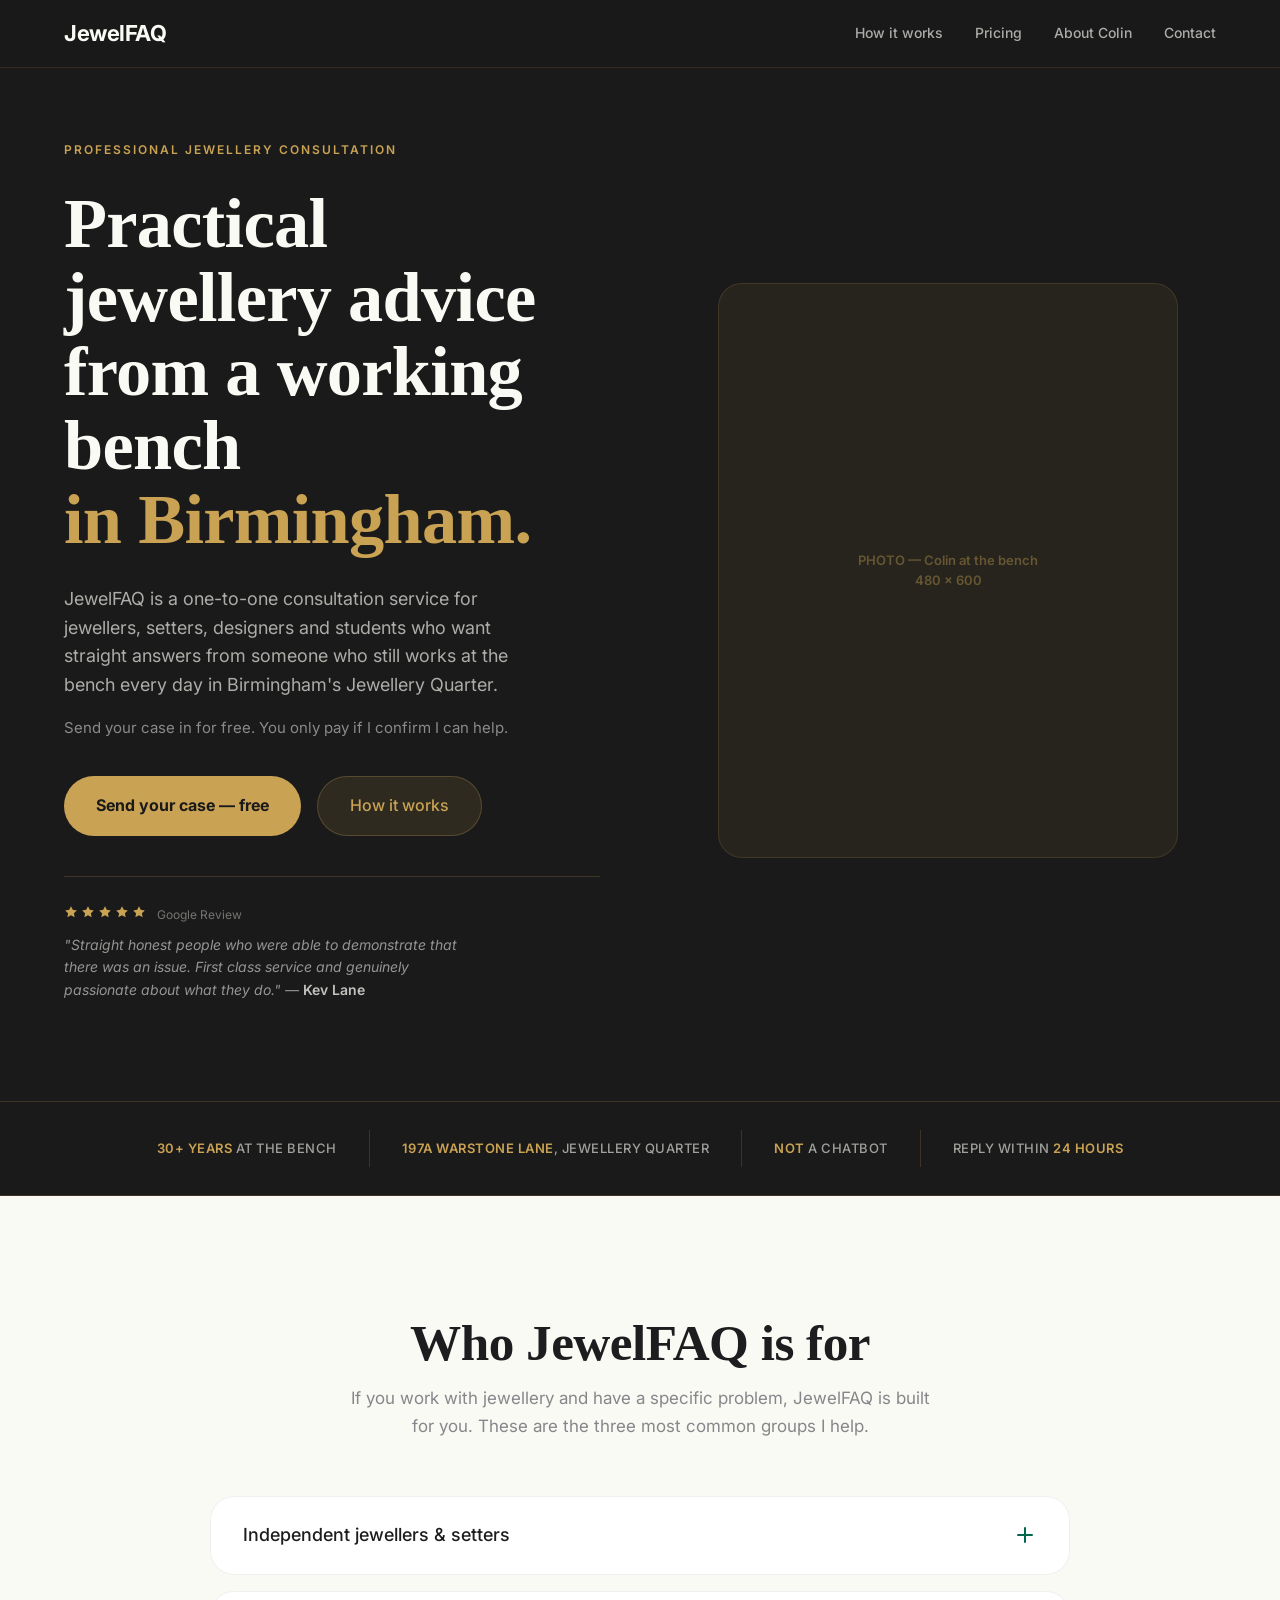
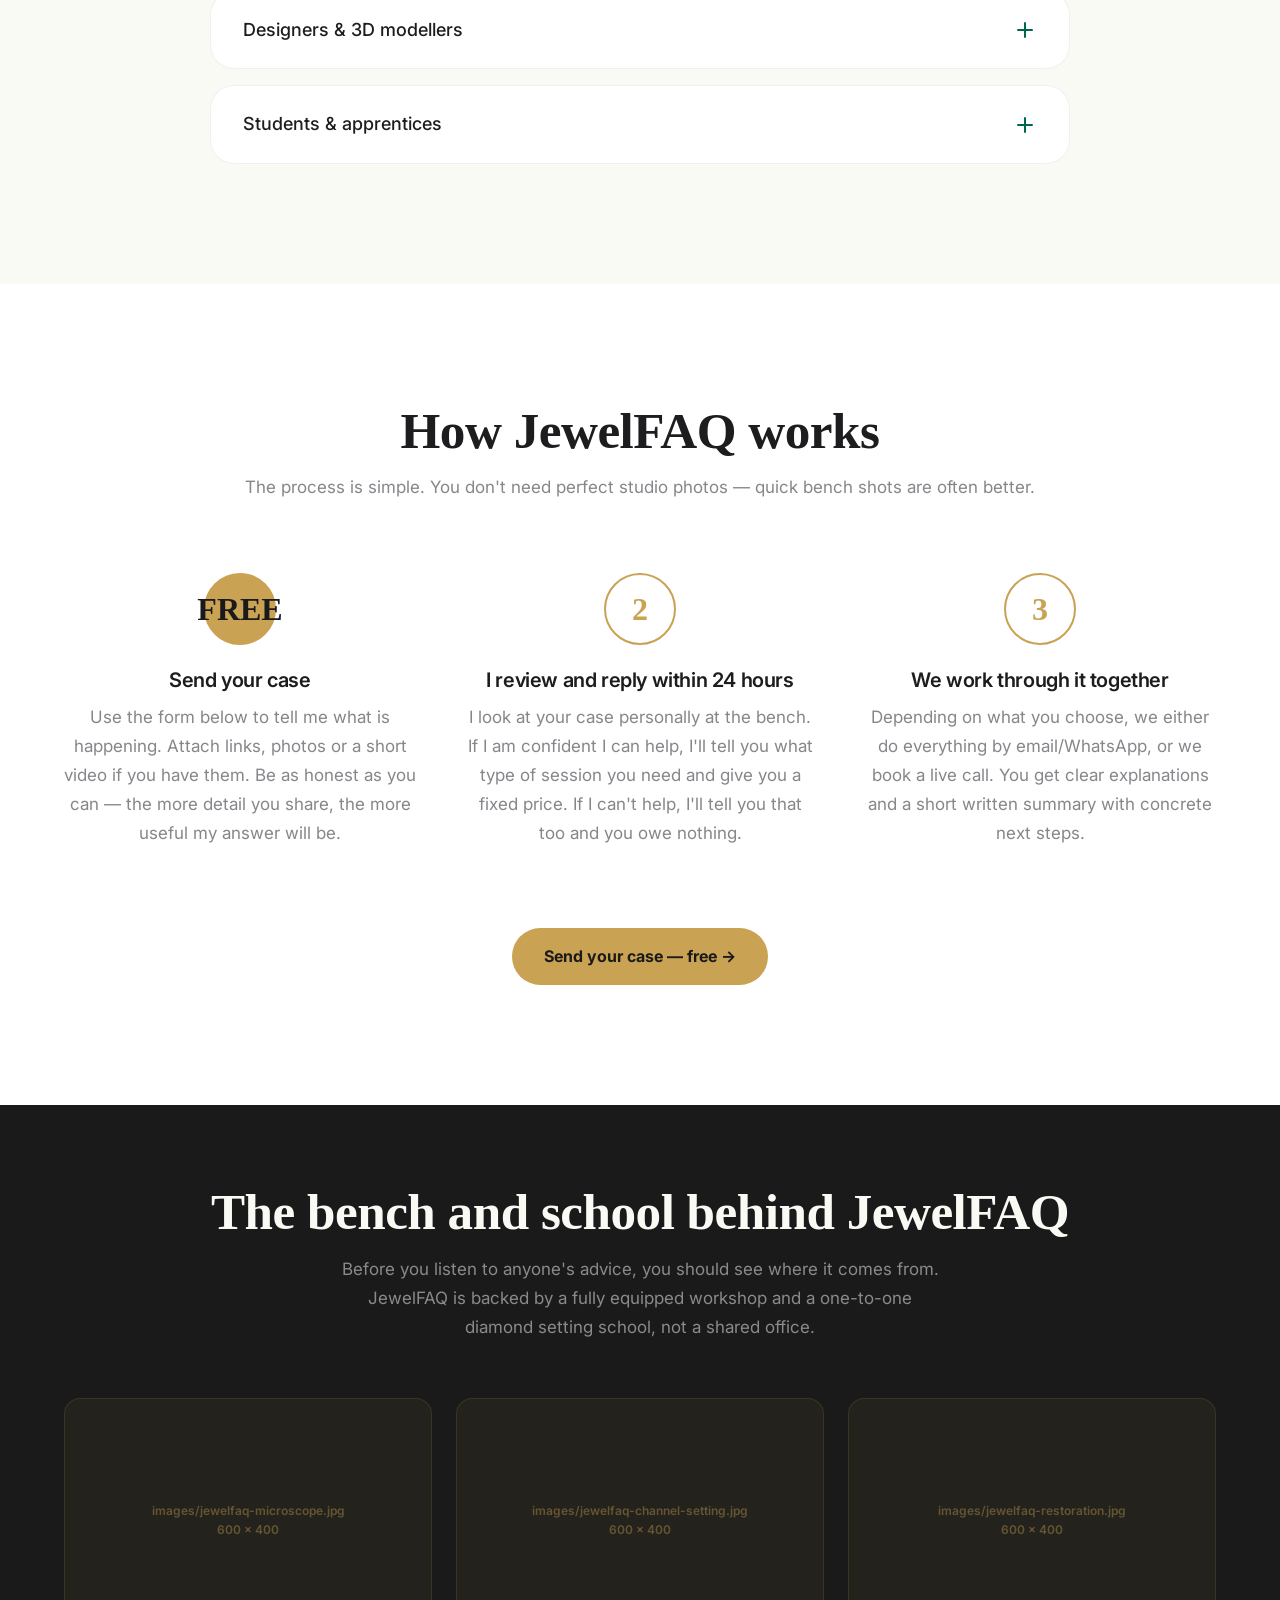
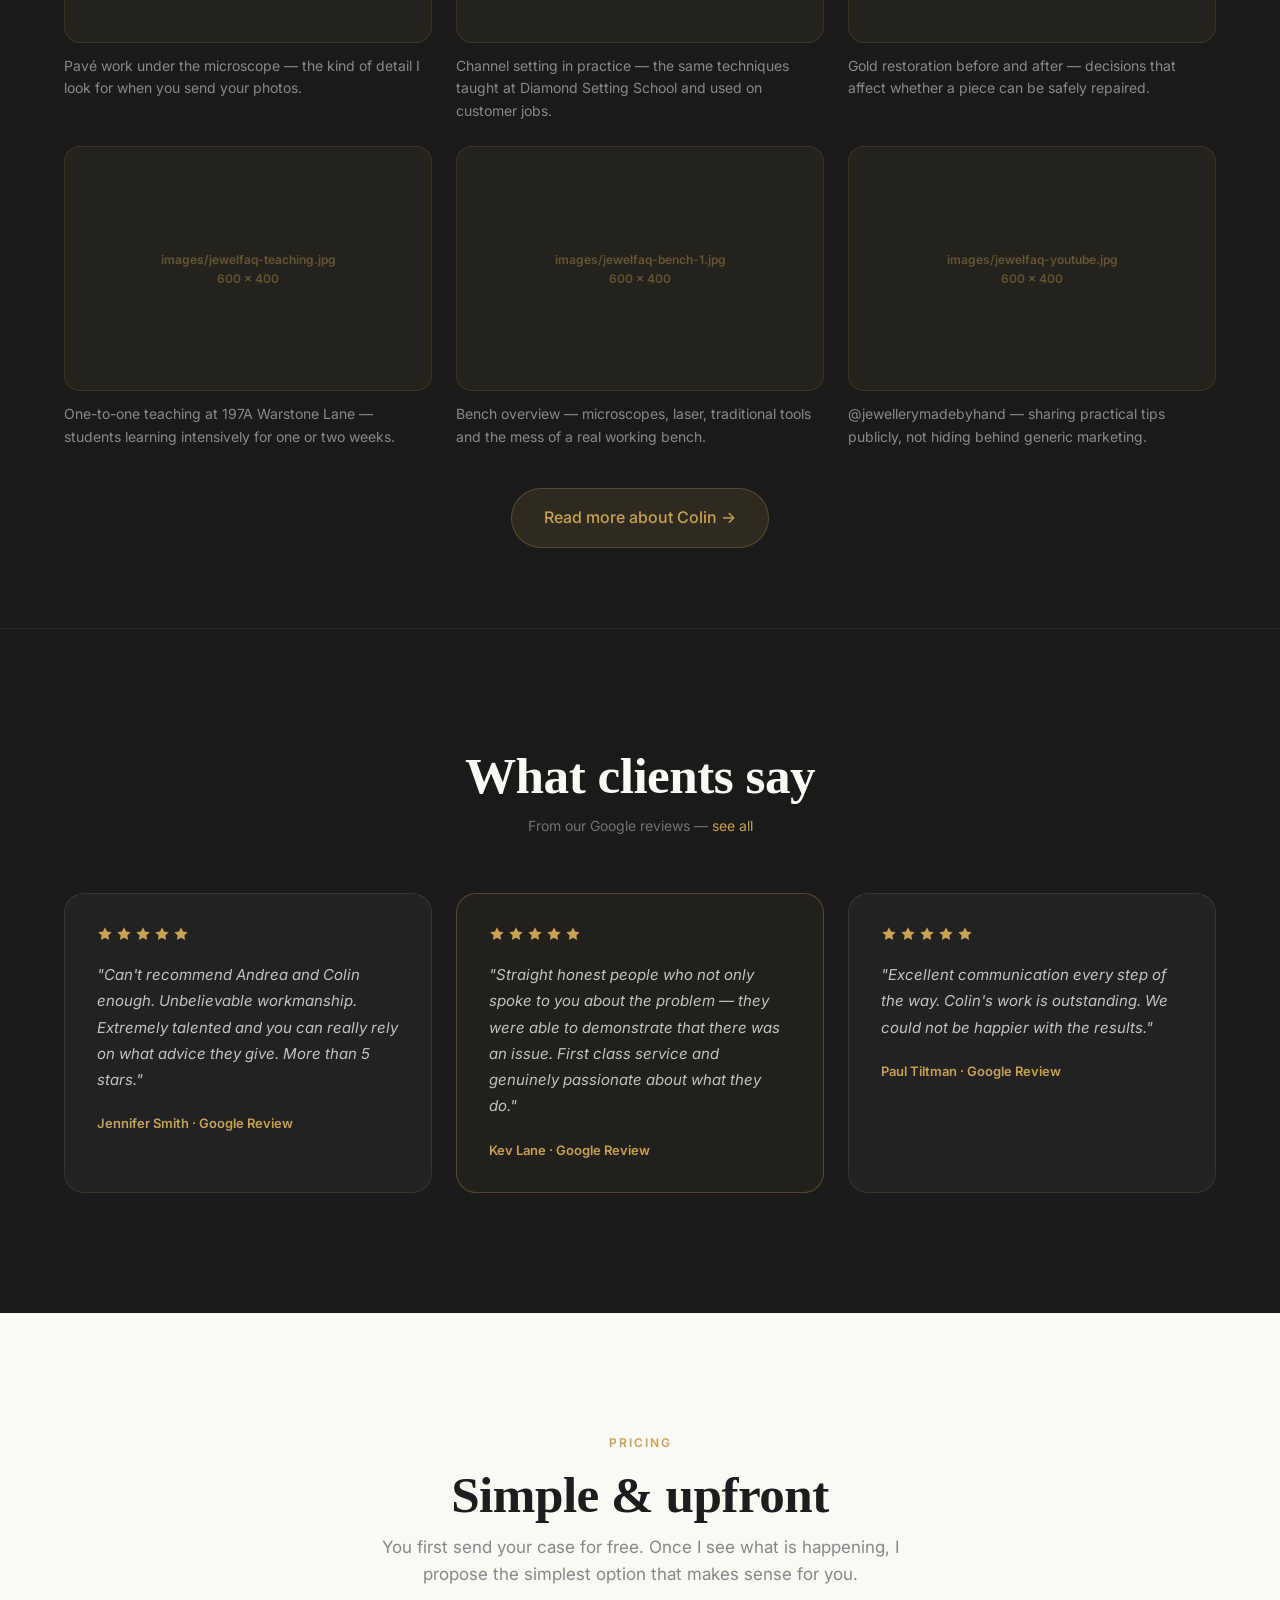
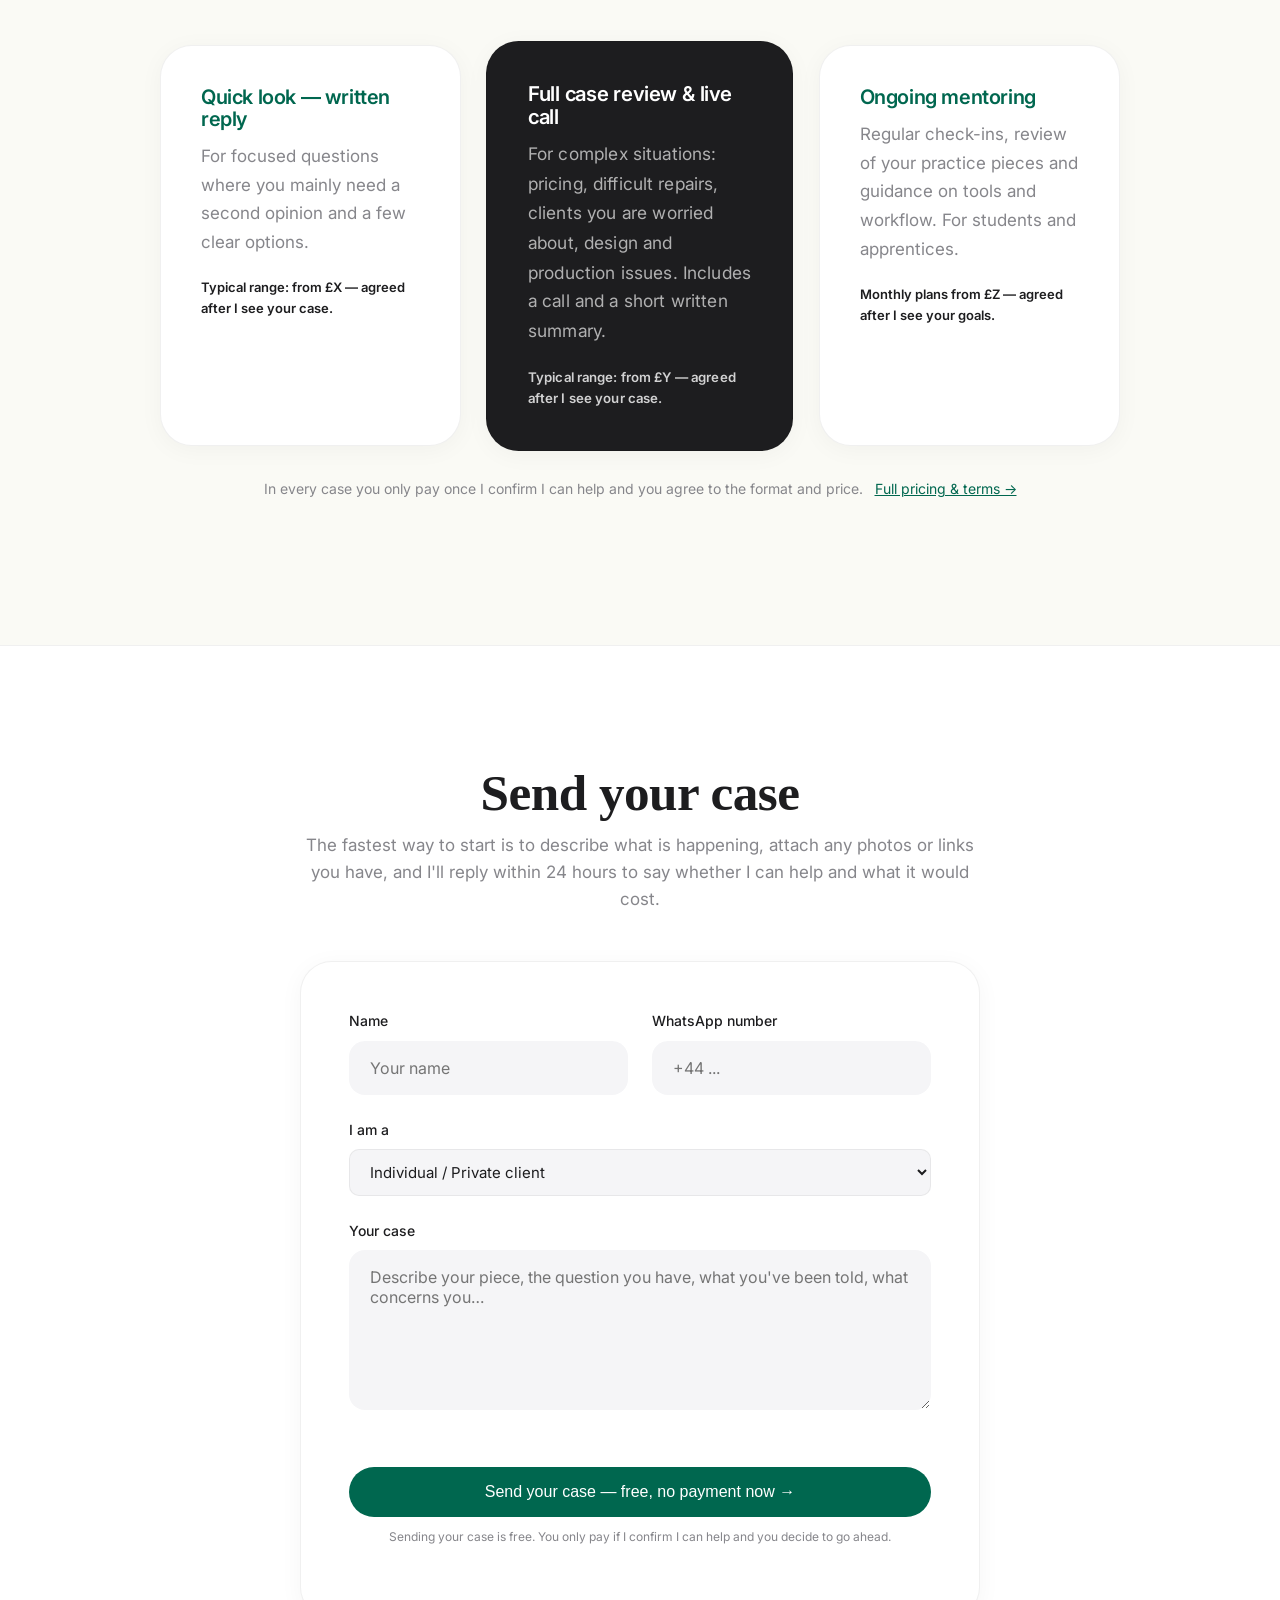
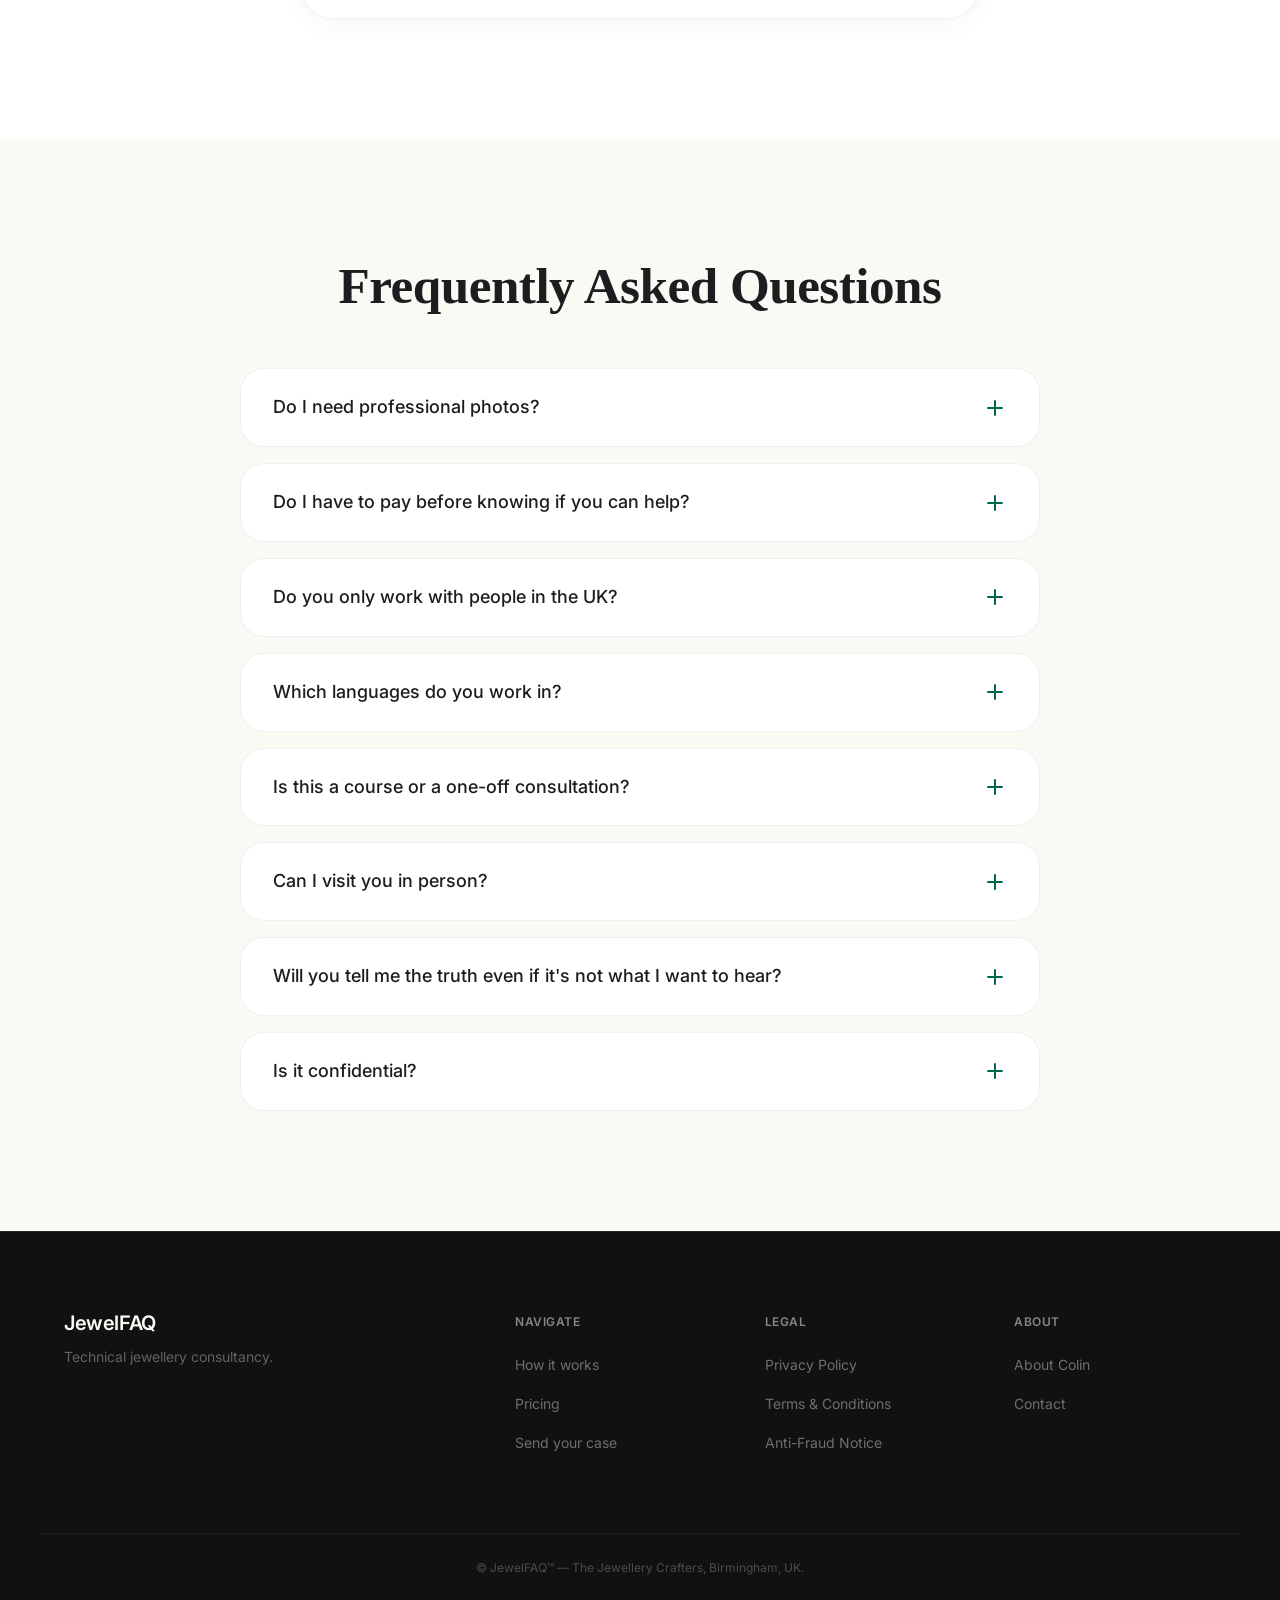
==== commit 0b0ccd2c: "Major restructure: 4-item nav, authority gallery, accordion who-for, merged FAQ, redirect service pa" ====
--- a/index.html
+++ b/index.html
@@ -3,17 +3,17 @@
 <head>
   <meta charset="UTF-8">
   <meta name="viewport" content="width=device-width, initial-scale=1.0">
-  <title>JewelFAQ — Expert Jewellery Consultation</title>
-  <meta name="description" content="Send your jewellery case for free. 30 years of bench experience. Colin reviews it and gives you a clear, honest written opinion. You only pay if he can help.">
+  <title>JewelFAQ &mdash; Expert Jewellery Consultation</title>
+  <meta name="description" content="One-to-one jewellery consultation from a working bench jeweller in Birmingham's Jewellery Quarter. Send your case free. You only pay if Colin confirms he can help.">
   <link rel="stylesheet" href="assets/css/style.css">
   <style>
-    /* ── Fase 3 homepage overrides ─────────────────────── */
+    /* ── Homepage overrides ─────────────────────── */
     .f3-hero { background: var(--bg-dark); padding: 140px 0 100px; min-height: 100vh; display: flex; align-items: center; }
     .f3-hero-grid { display: grid; grid-template-columns: 1fr; gap: 56px; align-items: center; }
     @media (min-width: 900px) {
       .f3-hero-grid { grid-template-columns: 1fr 1fr; gap: 80px; }
     }
-    .f3-h1 { font-family: var(--font-display); font-size: clamp(52px, 6vw, 88px); font-weight: 600; color: var(--bg-cream); line-height: 1.02; letter-spacing: -0.01em; margin-bottom: 28px; }
+    .f3-h1 { font-family: var(--font-display); font-size: clamp(44px, 5.5vw, 80px); font-weight: 600; color: var(--bg-cream); line-height: 1.05; letter-spacing: -0.01em; margin-bottom: 28px; }
     .f3-h2 { font-family: var(--font-display); font-size: clamp(36px, 4vw, 60px); font-weight: 600; line-height: 1.05; letter-spacing: -0.01em; }
     .f3-gold { color: var(--gold); }
     .f3-trust { background: var(--bg-dark); border-top: 1px solid rgba(201,162,83,0.2); border-bottom: 1px solid rgba(201,162,83,0.2); padding: 28px 0; }
@@ -25,7 +25,6 @@
     .f3-dark-section { background: var(--bg-dark); }
     .f3-photo { width: 100%; aspect-ratio: 4/5; background: rgba(201,162,83,0.08); border: 1px solid rgba(201,162,83,0.15); border-radius: 24px; display: flex; align-items: center; justify-content: center; color: rgba(201,162,83,0.4); font-size: 13px; font-weight: 600; text-align: center; padding: 16px; }
     .f3-photo-wide { aspect-ratio: 3/2; }
-    .f3-photo-sq { aspect-ratio: 1/1; }
     .f3-step-num { width: 72px; height: 72px; border-radius: 50%; border: 2px solid var(--gold); color: var(--gold); display: flex; align-items: center; justify-content: center; font-family: var(--font-display); font-size: 32px; font-weight: 600; margin: 0 auto 24px; flex-shrink: 0; }
     .f3-step-free { background: var(--gold); color: var(--bg-dark); border-color: var(--gold); }
     .f3-stars { display: flex; gap: 3px; }
@@ -35,13 +34,18 @@
     .f3-btn-gold:hover { background: #b8912e; transform: scale(1.02); }
     .f3-btn-ghost { background: var(--gold-light); color: var(--gold); border: 1px solid var(--gold-border); border-radius: 100px; }
     .f3-btn-ghost:hover { background: rgba(201,162,83,0.2); }
-    .f3-cta-dark { background: var(--bg-dark); }
-    .f3-header-dark .site-header { background: rgba(26,26,26,0.9) !important; }
     label { display: block; font-size: 14px; font-weight: 500; color: var(--text-main); margin-bottom: 8px; }
     input[type="tel"] { width: 100%; padding: 16px 20px; font-size: 16px; font-family: var(--font-system); color: var(--text-main); background-color: #f5f5f7; border: 1px solid transparent; border-radius: var(--radius-md); outline: none; transition: all var(--transition-smooth); }
     input[type="tel"]:focus { background-color: #fff; border-color: var(--accent-digital); box-shadow: 0 0 0 4px var(--accent-light); }
     .wa-btn { display: inline-flex; align-items: center; gap: 10px; background: #25D366; color: #fff; border-radius: 100px; padding: 16px 32px; font-size: 16px; font-weight: 600; text-decoration: none; transition: all .3s; }
     .wa-btn:hover { background: #1da851; transform: scale(1.02); }
+    /* Authority gallery */
+    .auth-gallery { display: grid; grid-template-columns: 1fr; gap: 24px; }
+    @media (min-width: 640px) { .auth-gallery { grid-template-columns: repeat(2, 1fr); } }
+    @media (min-width: 960px) { .auth-gallery { grid-template-columns: repeat(3, 1fr); } }
+    .auth-item figure { margin: 0; }
+    .auth-placeholder { width: 100%; aspect-ratio: 3/2; background: rgba(201,162,83,0.06); border: 1px solid rgba(201,162,83,0.15); border-radius: 16px; display: flex; align-items: center; justify-content: center; color: rgba(201,162,83,0.4); font-size: 12px; font-weight: 600; text-align: center; padding: 16px; margin-bottom: 12px; }
+    .auth-item figcaption { font-size: 14px; color: rgba(250,250,245,0.5); line-height: 1.6; }
     @media (max-width: 900px) {
       .f3-trust-item { border-right: none; border-bottom: 1px solid rgba(201,162,83,0.15); width: 50%; text-align: center; }
       .f3-trust-item:nth-child(odd) { border-right: 1px solid rgba(201,162,83,0.15); }
@@ -54,9 +58,7 @@
     <div class="container header-container">
       <a href="index.html" class="logo" style="color: var(--bg-cream);">JewelFAQ</a>
       <nav class="nav-desktop">
-        <a href="individuals.html" style="color: rgba(250,250,245,0.65);">Individuals</a>
-        <a href="jewellers-3d.html" style="color: rgba(250,250,245,0.65);">Jewellers &amp; 3D</a>
-        <a href="students.html" style="color: rgba(250,250,245,0.65);">Students</a>
+        <a href="#how-it-works" style="color: rgba(250,250,245,0.65);">How it works</a>
         <a href="pricing.html" style="color: rgba(250,250,245,0.65);">Pricing</a>
         <a href="about.html" style="color: rgba(250,250,245,0.65);">About Colin</a>
         <a href="contact.html" style="color: rgba(250,250,245,0.65);">Contact</a>
@@ -71,9 +73,7 @@
 
   <div class="mobile-menu" id="mobile-menu">
     <button class="mobile-menu-close" id="mobile-menu-close">&times;</button>
-    <a href="individuals.html">Individuals</a>
-    <a href="jewellers-3d.html">Jewellers &amp; 3D</a>
-    <a href="students.html">Students</a>
+    <a href="#how-it-works">How it works</a>
     <a href="pricing.html">Pricing</a>
     <a href="about.html">About Colin</a>
     <a href="contact.html">Contact</a>
@@ -81,9 +81,7 @@
 
   <main>
 
-    <!-- ═══════════════════════════════════════════════
-         1. HERO DARK
-    ═══════════════════════════════════════════════ -->
+    <!-- 1. HERO -->
     <section class="f3-hero">
       <div class="container">
         <div class="f3-hero-grid reveal">
@@ -92,15 +90,18 @@
           <div>
             <span style="color: var(--gold); font-size: 12px; font-weight: 600; letter-spacing: 2px; text-transform: uppercase; display: block; margin-bottom: 28px;">Professional Jewellery Consultation</span>
             <h1 class="f3-h1">
-              Expert advice<br>from the bench.<br>
-              <span class="f3-gold">Not a chatbot.</span>
+              Practical jewellery advice<br>from a working bench<br>
+              <span class="f3-gold">in Birmingham.</span>
             </h1>
-            <p style="color: rgba(250,250,245,0.65); font-size: 19px; line-height: 1.55; margin-bottom: 40px; max-width: 480px;">
-              Send your case for free. Colin reviews it with 30 years of hands-on experience and gives you a clear, honest written opinion — before you pay a penny.
+            <p style="color: rgba(250,250,245,0.65); font-size: 18px; line-height: 1.6; margin-bottom: 16px; max-width: 480px;">
+              JewelFAQ is a one-to-one consultation service for jewellers, setters, designers and students who want straight answers from someone who still works at the bench every day in Birmingham's Jewellery Quarter.
+            </p>
+            <p style="color: rgba(250,250,245,0.5); font-size: 15px; margin-bottom: 36px;">
+              Send your case in for free. You only pay if I confirm I can help.
             </p>
             <div style="display: flex; gap: 16px; flex-wrap: wrap; margin-bottom: 40px;">
-              <a href="#send-case" class="btn f3-btn-gold">Send your case &mdash; free</a>
-              <a href="#como-funciona" class="btn f3-btn-ghost">How it works</a>
+              <a href="#contact-form" class="btn f3-btn-gold">Send your case &mdash; free</a>
+              <a href="#how-it-works" class="btn f3-btn-ghost">How it works</a>
             </div>
 
             <!-- Mini review -->
@@ -114,7 +115,7 @@
                 <span style="color: rgba(250,250,245,0.4); font-size: 12px; margin-left: 8px;">Google Review</span>
               </div>
               <p style="color: rgba(250,250,245,0.55); font-size: 14px; font-style: italic; margin: 0; line-height: 1.6; max-width: 420px;">
-                "Straight honest people who were able to demonstrate that there was an issue. First class service and genuinely passionate about what they do." — <strong style="color: rgba(250,250,245,0.75); font-style: normal;">Kev Lane</strong>
+                "Straight honest people who were able to demonstrate that there was an issue. First class service and genuinely passionate about what they do." &mdash; <strong style="color: rgba(250,250,245,0.75); font-style: normal;">Kev Lane</strong>
               </p>
             </div>
           </div>
@@ -122,135 +123,157 @@
           <!-- Right: Photo -->
           <div>
             <div class="f3-photo" style="aspect-ratio: 4/5; max-width: 460px; margin: 0 auto;">
-              PHOTO — Colin at the bench<br>480 × 600
-            </div>
-          </div>
-
-        </div>
-      </div>
-    </section>
-
-    <!-- ═══════════════════════════════════════════════
-         2. TRUST STRIP
-    ═══════════════════════════════════════════════ -->
+              PHOTO &mdash; Colin at the bench<br>480 &times; 600
+            </div>
+          </div>
+
+        </div>
+      </div>
+    </section>
+
+    <!-- 2. TRUST STRIP -->
     <div class="f3-trust">
       <div class="container">
         <div class="f3-trust-inner">
-          <div class="f3-trust-item"><strong>30 years</strong> at the bench</div>
-          <div class="f3-trust-item"><strong>Birmingham</strong> Jewellery Quarter</div>
-          <div class="f3-trust-item"><strong>Diamond</strong> Setting School</div>
-          <div class="f3-trust-item"><strong>YouTube</strong> @jewellerymadebyhand</div>
+          <div class="f3-trust-item"><strong>30+ years</strong> at the bench</div>
+          <div class="f3-trust-item"><strong>197A Warstone Lane</strong>, Jewellery Quarter</div>
+          <div class="f3-trust-item"><strong>Not</strong> a chatbot</div>
+          <div class="f3-trust-item">Reply within <strong>24 hours</strong></div>
         </div>
       </div>
     </div>
 
-    <!-- ═══════════════════════════════════════════════
-         3. WHO IT'S FOR
-    ═══════════════════════════════════════════════ -->
+    <!-- 3. WHO IT'S FOR (accordion) -->
     <section class="f3-cream">
       <div class="container reveal">
-        <h2 class="f3-h2 text-center" style="margin-bottom: 16px; color: var(--text-main);">Who this is for</h2>
-        <p class="text-center" style="color: var(--text-muted); margin-bottom: 64px; max-width: 600px; margin-left: auto; margin-right: auto;">Whether you own jewellery, make it, or are learning the craft — there is a place for you here.</p>
-        <div class="bento-grid col-3" style="gap: 28px;">
-
-          <div class="bento-card" style="background: #fff;">
-            <div class="f3-photo f3-photo-wide" style="margin-bottom: 28px;">PHOTO — 480×320<br>Jewellery / repair close-up</div>
-            <h3 style="font-family: var(--font-display); font-size: 28px; font-weight: 600; color: var(--text-main);">Individuals</h3>
-            <p style="margin: 12px 0 28px; color: var(--text-muted); flex-grow: 1; line-height: 1.7;">A second opinion before accepting a repair quote, a purchase, or an important decision about a piece you care about.</p>
-            <a href="individuals.html" class="text-link">See what I help with &rarr;</a>
-          </div>
-
-          <div class="bento-card" style="background: var(--bg-dark); border-color: rgba(201,162,83,0.15);">
-            <div class="f3-photo f3-photo-wide" style="margin-bottom: 28px;">PHOTO — 480×320<br>STL / 3D design</div>
-            <h3 style="font-family: var(--font-display); font-size: 28px; font-weight: 600; color: var(--bg-cream);">Jewellers &amp; 3D</h3>
-            <p style="margin: 12px 0 28px; color: rgba(250,250,245,0.55); flex-grow: 1; line-height: 1.7;">Technical questions, STL reviews, workflow problems — a bench jeweller's eye, not a manufacturer's sales pitch.</p>
-            <a href="jewellers-3d.html" class="text-link" style="color: var(--gold);">See what I help with &rarr;</a>
-          </div>
-
-          <div class="bento-card" style="background: #fff;">
-            <div class="f3-photo f3-photo-wide" style="margin-bottom: 28px;">PHOTO — 480×320<br>Teaching / workshop</div>
-            <h3 style="font-family: var(--font-display); font-size: 28px; font-weight: 600; color: var(--text-main);">Students</h3>
-            <p style="margin: 12px 0 28px; color: var(--text-muted); flex-grow: 1; line-height: 1.7;">Real guidance while you learn or set up your first workshop. Straight answers from someone who has done it all from scratch.</p>
-            <a href="students.html" class="text-link">See what I help with &rarr;</a>
-          </div>
-
-        </div>
-      </div>
-    </section>
-
-    <!-- ═══════════════════════════════════════════════
-         4. HOW IT WORKS
-    ═══════════════════════════════════════════════ -->
-    <section id="como-funciona" style="background: #fff;">
-      <div class="container reveal">
-        <h2 class="f3-h2 text-center" style="margin-bottom: 16px; color: var(--text-main);">How it works</h2>
-        <p class="text-center" style="color: var(--text-muted); margin-bottom: 72px;">Three steps. The first one costs nothing.</p>
+        <h2 class="f3-h2 text-center" style="margin-bottom: 16px; color: var(--text-main);">Who JewelFAQ is for</h2>
+        <p class="text-center" style="color: var(--text-muted); margin-bottom: 56px; max-width: 600px; margin-left: auto; margin-right: auto;">
+          If you work with jewellery and have a specific problem, JewelFAQ is built for you. These are the three most common groups I help.
+        </p>
+        <div class="faq-grid" style="max-width: 860px; margin: 0 auto;">
+
+          <div class="accordion">
+            <div class="accordion-header">Independent jewellers &amp; setters
+              <svg class="accordion-icon" viewBox="0 0 24 24" fill="none" stroke="currentColor" stroke-width="2"><path d="M12 5v14M5 12h14" stroke-linecap="round"/></svg>
+            </div>
+            <div class="accordion-content">
+              <p style="margin-top:16px; line-height:1.8;">You're running a small workshop or trade bench and need a second pair of eyes. Maybe you're unsure about how to price a complex job, how to explain a risk to a customer, or whether a repair is even worth attempting. You can send photos from the bench, a short description and I'll help you decide on a safe, realistic way forward &mdash; including what to say to the client.</p>
+            </div>
+          </div>
+
+          <div class="accordion">
+            <div class="accordion-header">Designers &amp; 3D modellers
+              <svg class="accordion-icon" viewBox="0 0 24 24" fill="none" stroke="currentColor" stroke-width="2"><path d="M12 5v14M5 12h14" stroke-linecap="round"/></svg>
+            </div>
+            <div class="accordion-content">
+              <p style="margin-top:16px; line-height:1.8;">You design in CAD or by hand and want to be sure your pieces will survive real-world wear and real-world repairs. You can send screenshots, STL previews or photos of prototypes, and I'll flag weak points, stone setting issues and practical changes before you commit to production.</p>
+            </div>
+          </div>
+
+          <div class="accordion">
+            <div class="accordion-header">Students &amp; apprentices
+              <svg class="accordion-icon" viewBox="0 0 24 24" fill="none" stroke="currentColor" stroke-width="2"><path d="M12 5v14M5 12h14" stroke-linecap="round"/></svg>
+            </div>
+            <div class="accordion-content">
+              <p style="margin-top:16px; line-height:1.8;">You're learning stone setting or jewellery and need targeted, honest feedback. Maybe you've hit a wall with a specific technique or you're not sure which tools to invest in next. You send photos or videos of your work, I tell you what is going wrong, what is going right and what to focus on for your next 10 hours at the bench.</p>
+            </div>
+          </div>
+
+        </div>
+      </div>
+    </section>
+
+    <!-- 4. HOW IT WORKS -->
+    <section id="how-it-works" style="background: #fff;">
+      <div class="container reveal">
+        <h2 class="f3-h2 text-center" style="margin-bottom: 16px; color: var(--text-main);">How JewelFAQ works</h2>
+        <p class="text-center" style="color: var(--text-muted); margin-bottom: 72px;">The process is simple. You don't need perfect studio photos &mdash; quick bench shots are often better.</p>
 
         <div class="bento-grid col-3" style="gap: 48px;">
           <div style="text-align: center;">
             <div class="f3-step-num f3-step-free">FREE</div>
             <h3 style="font-size: 20px; margin-bottom: 12px; color: var(--text-main);">Send your case</h3>
-            <p style="color: var(--text-muted); line-height: 1.7;">Describe your piece, the question, what you've been told, what concerns you. No payment, no obligation.</p>
+            <p style="color: var(--text-muted); line-height: 1.7;">Use the form below to tell me what is happening. Attach links, photos or a short video if you have them. Be as honest as you can &mdash; the more detail you share, the more useful my answer will be.</p>
           </div>
           <div style="text-align: center;">
             <div class="f3-step-num">2</div>
-            <h3 style="font-size: 20px; margin-bottom: 12px; color: var(--text-main);">Colin reviews it</h3>
-            <p style="color: var(--text-muted); line-height: 1.7;">Colin reads your case and contacts you via WhatsApp. If he can help, he sends a secure £50 payment link. If not — no charge.</p>
+            <h3 style="font-size: 20px; margin-bottom: 12px; color: var(--text-main);">I review and reply within 24 hours</h3>
+            <p style="color: var(--text-muted); line-height: 1.7;">I look at your case personally at the bench. If I am confident I can help, I'll tell you what type of session you need and give you a fixed price. If I can't help, I'll tell you that too and you owe nothing.</p>
           </div>
           <div style="text-align: center;">
             <div class="f3-step-num">3</div>
-            <h3 style="font-size: 20px; margin-bottom: 12px; color: var(--text-main);">Get your answer</h3>
-            <p style="color: var(--text-muted); line-height: 1.7;">Within 24 hours of payment you receive a clear, written professional opinion — honest, direct, no fluff.</p>
+            <h3 style="font-size: 20px; margin-bottom: 12px; color: var(--text-main);">We work through it together</h3>
+            <p style="color: var(--text-muted); line-height: 1.7;">Depending on what you choose, we either do everything by email/WhatsApp, or we book a live call. You get clear explanations and a short written summary with concrete next steps.</p>
           </div>
         </div>
 
         <div style="text-align: center; margin-top: 56px;">
-          <a href="#send-case" class="btn f3-btn-gold">Send your case — free &rarr;</a>
-        </div>
-      </div>
-    </section>
-
-    <!-- ═══════════════════════════════════════════════
-         5. ABOUT COLIN
-    ═══════════════════════════════════════════════ -->
-    <section class="f3-dark-section">
-      <div class="container reveal">
-        <div style="display: grid; grid-template-columns: 1fr; gap: 64px; align-items: center;">
-
-          <div style="display: grid; grid-template-columns: 1fr 1fr; gap: 64px; align-items: center;">
-            <div class="f3-photo" style="aspect-ratio: 4/5; max-height: 520px;">PHOTO — Colin portrait<br>400 × 500</div>
-            <div>
-              <span style="color: var(--gold); font-size: 12px; font-weight: 600; letter-spacing: 2px; text-transform: uppercase; display: block; margin-bottom: 20px;">About Colin</span>
-              <h2 class="f3-h2" style="color: var(--bg-cream); margin-bottom: 24px;">30 years at the bench. No theory.</h2>
-              <p style="color: rgba(250,250,245,0.65); line-height: 1.8; margin-bottom: 20px;">I'm a bench jeweller and teacher based in Birmingham's Jewellery Quarter. I've done repairs, remodelling, diamond setting, handmade commissions, and trained students and professionals since the early 90s.</p>
-              <p style="color: rgba(250,250,245,0.65); line-height: 1.8; margin-bottom: 32px;">JewelFAQ is my way of giving you the honest technical judgement I'd give a friend — independent of any commercial interest, based only on what I've seen and done at the bench.</p>
-              <div style="display: flex; flex-direction: column; gap: 12px;">
-                <div style="display: flex; gap: 16px; align-items: flex-start;">
-                  <span style="color: var(--gold); margin-top: 2px;">&#10003;</span>
-                  <span style="color: rgba(250,250,245,0.7); font-size: 15px;">Independent — no commercial interests or referrals</span>
-                </div>
-                <div style="display: flex; gap: 16px; align-items: flex-start;">
-                  <span style="color: var(--gold); margin-top: 2px;">&#10003;</span>
-                  <span style="color: rgba(250,250,245,0.7); font-size: 15px;">Honest answers, even when they're not what you want to hear</span>
-                </div>
-                <div style="display: flex; gap: 16px; align-items: flex-start;">
-                  <span style="color: var(--gold); margin-top: 2px;">&#10003;</span>
-                  <span style="color: rgba(250,250,245,0.7); font-size: 15px;">Diamond Setting School founder &amp; YouTube educator</span>
-                </div>
-              </div>
-              <div style="margin-top: 36px;">
-                <a href="about.html" class="btn f3-btn-ghost">Read about Colin &rarr;</a>
-              </div>
-            </div>
-          </div>
-
-        </div>
-      </div>
-    </section>
-
-    <!-- ═══════════════════════════════════════════════
-         6. TESTIMONIALS
-    ═══════════════════════════════════════════════ -->
+          <a href="#contact-form" class="btn f3-btn-gold">Send your case &mdash; free &rarr;</a>
+        </div>
+      </div>
+    </section>
+
+    <!-- 5. AUTHORITY GALLERY -->
+    <section class="f3-dark-section" style="padding: 80px 0;">
+      <div class="container reveal">
+        <h2 class="f3-h2 text-center" style="color: var(--bg-cream); margin-bottom: 16px;">The bench and school behind JewelFAQ</h2>
+        <p class="text-center" style="color: rgba(250,250,245,0.5); max-width: 600px; margin: 0 auto 56px; line-height: 1.7;">
+          Before you listen to anyone's advice, you should see where it comes from. JewelFAQ is backed by a fully equipped workshop and a one-to-one diamond setting school, not a shared office.
+        </p>
+
+        <div class="auth-gallery">
+
+          <div class="auth-item">
+            <figure>
+              <div class="auth-placeholder">images/jewelfaq-microscope.jpg<br>600 &times; 400</div>
+              <figcaption>Pav&eacute; work under the microscope &mdash; the kind of detail I look for when you send your photos.</figcaption>
+            </figure>
+          </div>
+
+          <div class="auth-item">
+            <figure>
+              <div class="auth-placeholder">images/jewelfaq-channel-setting.jpg<br>600 &times; 400</div>
+              <figcaption>Channel setting in practice &mdash; the same techniques taught at Diamond Setting School and used on customer jobs.</figcaption>
+            </figure>
+          </div>
+
+          <div class="auth-item">
+            <figure>
+              <div class="auth-placeholder">images/jewelfaq-restoration.jpg<br>600 &times; 400</div>
+              <figcaption>Gold restoration before and after &mdash; decisions that affect whether a piece can be safely repaired.</figcaption>
+            </figure>
+          </div>
+
+          <div class="auth-item">
+            <figure>
+              <div class="auth-placeholder">images/jewelfaq-teaching.jpg<br>600 &times; 400</div>
+              <figcaption>One-to-one teaching at 197A Warstone Lane &mdash; students learning intensively for one or two weeks.</figcaption>
+            </figure>
+          </div>
+
+          <div class="auth-item">
+            <figure>
+              <div class="auth-placeholder">images/jewelfaq-bench-1.jpg<br>600 &times; 400</div>
+              <figcaption>Bench overview &mdash; microscopes, laser, traditional tools and the mess of a real working bench.</figcaption>
+            </figure>
+          </div>
+
+          <div class="auth-item">
+            <figure>
+              <div class="auth-placeholder">images/jewelfaq-youtube.jpg<br>600 &times; 400</div>
+              <figcaption>@jewellerymadebyhand &mdash; sharing practical tips publicly, not hiding behind generic marketing.</figcaption>
+            </figure>
+          </div>
+
+        </div>
+
+        <div style="text-align: center; margin-top: 40px;">
+          <a href="about.html" class="btn f3-btn-ghost">Read more about Colin &rarr;</a>
+        </div>
+      </div>
+    </section>
+
+    <!-- 6. TESTIMONIALS -->
     <section class="f3-dark-section" style="border-top: 1px solid rgba(201,162,83,0.1);">
       <div class="container reveal">
         <h2 class="f3-h2 text-center" style="color: var(--bg-cream); margin-bottom: 12px;">What clients say</h2>
@@ -278,7 +301,7 @@
               <svg width="16" height="16" fill="#C9A253" viewBox="0 0 24 24"><path d="M12 2l3.09 6.26L22 9.27l-5 4.87 1.18 6.88L12 17.77l-6.18 3.25L7 14.14 2 9.27l6.91-1.01L12 2z"/></svg>
               <svg width="16" height="16" fill="#C9A253" viewBox="0 0 24 24"><path d="M12 2l3.09 6.26L22 9.27l-5 4.87 1.18 6.88L12 17.77l-6.18 3.25L7 14.14 2 9.27l6.91-1.01L12 2z"/></svg>
             </div>
-            <p style="color: rgba(250,250,245,0.75); line-height: 1.75; font-style: italic; font-size: 15px; margin-bottom: 20px;">"Straight honest people who not only spoke to you about the problem — they were able to demonstrate that there was an issue. First class service and genuinely passionate about what they do."</p>
+            <p style="color: rgba(250,250,245,0.75); line-height: 1.75; font-style: italic; font-size: 15px; margin-bottom: 20px;">"Straight honest people who not only spoke to you about the problem &mdash; they were able to demonstrate that there was an issue. First class service and genuinely passionate about what they do."</p>
             <p style="font-weight: 600; font-size: 13px; color: var(--gold); margin: 0;">Kev Lane &middot; Google Review</p>
           </div>
 
@@ -298,83 +321,52 @@
       </div>
     </section>
 
-    <!-- ═══════════════════════════════════════════════
-         7. PRICING
-    ═══════════════════════════════════════════════ -->
+    <!-- 7. PRICING SUMMARY -->
     <section class="f3-cream">
       <div class="container reveal">
-        <div style="display: grid; grid-template-columns: 1fr 1fr; gap: 80px; align-items: start;">
-
-          <!-- Left: Single consultation -->
-          <div>
-            <span style="color: var(--gold); font-size: 12px; font-weight: 600; letter-spacing: 2px; text-transform: uppercase; display: block; margin-bottom: 16px;">Pricing</span>
-            <h2 class="f3-h2" style="color: var(--text-main); margin-bottom: 8px;">Simple. Clear.</h2>
-            <div class="f3-price-big">£50</div>
-            <p style="color: var(--text-muted); font-size: 18px; margin-bottom: 32px;">per consultation</p>
-            <ul style="list-style: none; padding: 0; display: flex; flex-direction: column; gap: 14px; margin-bottom: 40px;">
-              <li style="display: flex; gap: 14px; align-items: flex-start; color: var(--text-main);">
-                <span style="color: var(--accent-digital); flex-shrink: 0; margin-top: 2px;">&#10003;</span>
-                Send your case first &mdash; <strong>free, no payment today</strong>
-              </li>
-              <li style="display: flex; gap: 14px; align-items: flex-start; color: var(--text-main);">
-                <span style="color: var(--accent-digital); flex-shrink: 0; margin-top: 2px;">&#10003;</span>
-                Pay only if Colin confirms he can help
-              </li>
-              <li style="display: flex; gap: 14px; align-items: flex-start; color: var(--text-main);">
-                <span style="color: var(--accent-digital); flex-shrink: 0; margin-top: 2px;">&#10003;</span>
-                Written professional opinion within 24 hours
-              </li>
-              <li style="display: flex; gap: 14px; align-items: flex-start; color: var(--text-main);">
-                <span style="color: var(--accent-digital); flex-shrink: 0; margin-top: 2px;">&#10003;</span>
-                Valid for individuals, jewellers, 3D designers and students
-              </li>
-            </ul>
-            <a href="#send-case" class="btn btn-primary">Start a consultation &rarr;</a>
-          </div>
-
-          <!-- Right: Packs -->
-          <div>
-            <h3 style="font-size: 20px; font-weight: 600; margin-bottom: 24px; color: var(--text-main);">Consultation packs</h3>
-            <p style="color: var(--text-muted); margin-bottom: 32px; line-height: 1.7;">For regular use. Buy a pack and use consultations when you need them — no expiry pressure.</p>
-            <div style="display: flex; flex-direction: column; gap: 16px;">
-              <div style="background: #fff; border: 1px solid var(--border-subtle); border-radius: 16px; padding: 24px 28px; display: flex; justify-content: space-between; align-items: center;">
-                <div>
-                  <div style="font-weight: 700; font-size: 17px; color: var(--text-main);">5 Consultations</div>
-                  <div style="color: var(--text-muted); font-size: 13px; margin-top: 4px;">£40 each &mdash; save £50</div>
-                </div>
-                <div style="font-size: 28px; font-weight: 800; color: var(--text-main);">£200</div>
-              </div>
-              <div style="background: var(--text-main); border-radius: 16px; padding: 24px 28px; display: flex; justify-content: space-between; align-items: center; position: relative; overflow: hidden;">
-                <div style="position: absolute; top: 0; right: 24px; background: var(--gold); color: var(--bg-dark); font-size: 10px; font-weight: 700; text-transform: uppercase; letter-spacing: 1px; padding: 4px 10px; border-radius: 0 0 6px 6px;">Popular</div>
-                <div>
-                  <div style="font-weight: 700; font-size: 17px; color: #fff;">10 Consultations</div>
-                  <div style="color: rgba(255,255,255,0.5); font-size: 13px; margin-top: 4px;">£35 each &mdash; save £150</div>
-                </div>
-                <div style="font-size: 28px; font-weight: 800; color: #fff;">£350</div>
-              </div>
-              <div style="background: #fff; border: 1px solid var(--border-subtle); border-radius: 16px; padding: 24px 28px; display: flex; justify-content: space-between; align-items: center;">
-                <div>
-                  <div style="font-weight: 700; font-size: 17px; color: var(--text-main);">100+ Consultations</div>
-                  <div style="color: var(--text-muted); font-size: 13px; margin-top: 4px;">Workshops &amp; studios</div>
-                </div>
-                <a href="contact.html" style="font-size: 15px; font-weight: 700; color: var(--accent-digital); text-decoration: none;">Contact</a>
-              </div>
-            </div>
-            <p style="margin-top: 20px; font-size: 13px; color: var(--text-muted);">Packs valid for 12 months from purchase. <a href="pricing.html" style="color: var(--accent-digital);">Full pricing &amp; terms &rarr;</a></p>
-          </div>
-
-        </div>
-      </div>
-    </section>
-
-    <!-- ═══════════════════════════════════════════════
-         8. FORM
-    ═══════════════════════════════════════════════ -->
-    <section id="send-case" style="background: #fff; border-top: 1px solid var(--border-subtle);">
+        <span style="color: var(--gold); font-size: 12px; font-weight: 600; letter-spacing: 2px; text-transform: uppercase; display: block; text-align: center; margin-bottom: 16px;">Pricing</span>
+        <h2 class="f3-h2 text-center" style="color: var(--text-main); margin-bottom: 12px;">Simple &amp; upfront</h2>
+        <p class="text-center" style="color: var(--text-muted); margin-bottom: 56px; max-width: 540px; margin-left: auto; margin-right: auto;">
+          You first send your case for free. Once I see what is happening, I propose the simplest option that makes sense for you.
+        </p>
+
+        <div class="bento-grid col-3" style="gap: 28px; max-width: 960px; margin: 0 auto;">
+
+          <div class="bento-card" style="background: #fff;">
+            <h3 style="font-size: 20px; color: var(--accent-digital); margin-bottom: 12px;">Quick look &mdash; written reply</h3>
+            <p style="color: var(--text-muted); line-height: 1.7; margin-bottom: 20px;">For focused questions where you mainly need a second opinion and a few clear options.</p>
+            <p style="font-size: 13px; color: var(--text-main); font-weight: 600; margin: 0;">Typical range: from &pound;X &mdash; agreed after I see your case.</p>
+          </div>
+
+          <div class="bento-card dark" style="transform: scale(1.02); z-index: 10;">
+            <h3 style="font-size: 20px; color: #fff; margin-bottom: 12px;">Full case review &amp; live call</h3>
+            <p style="color: rgba(255,255,255,0.65); line-height: 1.7; margin-bottom: 20px;">For complex situations: pricing, difficult repairs, clients you are worried about, design and production issues. Includes a call and a short written summary.</p>
+            <p style="font-size: 13px; color: rgba(255,255,255,0.8); font-weight: 600; margin: 0;">Typical range: from &pound;Y &mdash; agreed after I see your case.</p>
+          </div>
+
+          <div class="bento-card" style="background: #fff;">
+            <h3 style="font-size: 20px; color: var(--accent-digital); margin-bottom: 12px;">Ongoing mentoring</h3>
+            <p style="color: var(--text-muted); line-height: 1.7; margin-bottom: 20px;">Regular check-ins, review of your practice pieces and guidance on tools and workflow. For students and apprentices.</p>
+            <p style="font-size: 13px; color: var(--text-main); font-weight: 600; margin: 0;">Monthly plans from &pound;Z &mdash; agreed after I see your goals.</p>
+          </div>
+
+        </div>
+
+        <p class="text-center" style="margin-top: 32px; font-size: 14px; color: var(--text-muted);">
+          In every case you only pay once I confirm I can help and you agree to the format and price.
+          <a href="pricing.html" style="color: var(--accent-digital); margin-left: 8px;">Full pricing &amp; terms &rarr;</a>
+        </p>
+      </div>
+    </section>
+
+    <!-- 8. FORM -->
+    <section id="contact-form" style="background: #fff; border-top: 1px solid var(--border-subtle);">
       <div class="container reveal">
         <div style="max-width: 680px; margin: 0 auto;">
           <h2 class="f3-h2 text-center" style="color: var(--text-main); margin-bottom: 12px;">Send your case</h2>
-          <p class="text-center" style="color: var(--text-muted); margin-bottom: 48px;">Free. No payment until Colin confirms he can help.</p>
+          <p class="text-center" style="color: var(--text-muted); margin-bottom: 48px;">
+            The fastest way to start is to describe what is happening, attach any photos or links you have, and I'll reply within 24 hours to say whether I can help and what it would cost.
+          </p>
 
           <div class="form-bento">
             <form action="submit.php" method="POST">
@@ -402,14 +394,14 @@
 
               <div class="form-group">
                 <label for="h-mensaje">Your case</label>
-                <textarea id="h-mensaje" name="mensaje" required placeholder="Describe your piece, the question you have, what you've been told, what concerns you…"></textarea>
+                <textarea id="h-mensaje" name="mensaje" required placeholder="Describe your piece, the question you have, what you've been told, what concerns you&hellip;"></textarea>
               </div>
 
               <button type="submit" class="btn btn-primary" style="width:100%; margin-top:24px;">
                 Send your case &mdash; free, no payment now &rarr;
               </button>
               <p style="text-align:center; font-size:12px; color:var(--text-muted); margin-top:10px;">
-                Colin will review and contact you via WhatsApp. You only pay if he can help.
+                Sending your case is free. You only pay if I confirm I can help and you decide to go ahead.
               </p>
             </form>
           </div>
@@ -417,20 +409,18 @@
       </div>
     </section>
 
-    <!-- ═══════════════════════════════════════════════
-         9. FAQ
-    ═══════════════════════════════════════════════ -->
+    <!-- 9. FAQ -->
     <section class="f3-cream">
       <div class="container reveal">
         <h2 class="f3-h2 text-center" style="color: var(--text-main); margin-bottom: 56px;">Frequently Asked Questions</h2>
         <div class="faq-grid">
 
           <div class="accordion">
-            <div class="accordion-header">Who answers my consultation?
-              <svg class="accordion-icon" viewBox="0 0 24 24" fill="none" stroke="currentColor" stroke-width="2"><path d="M12 5v14M5 12h14" stroke-linecap="round"/></svg>
-            </div>
-            <div class="accordion-content">
-              <p style="margin-top:16px;">Always me — Colin, bench jeweller and teacher with 30 years of experience. No assistants, no interns, no AI.</p>
+            <div class="accordion-header">Do I need professional photos?
+              <svg class="accordion-icon" viewBox="0 0 24 24" fill="none" stroke="currentColor" stroke-width="2"><path d="M12 5v14M5 12h14" stroke-linecap="round"/></svg>
+            </div>
+            <div class="accordion-content">
+              <p style="margin-top:16px;">No. Phone photos from the bench are usually better, because they show the real situation. If something is unclear I'll tell you what extra images I need.</p>
             </div>
           </div>
 
@@ -444,29 +434,47 @@
           </div>
 
           <div class="accordion">
-            <div class="accordion-header">Why is the turnaround 24 hours?
-              <svg class="accordion-icon" viewBox="0 0 24 24" fill="none" stroke="currentColor" stroke-width="2"><path d="M12 5v14M5 12h14" stroke-linecap="round"/></svg>
-            </div>
-            <div class="accordion-content">
-              <p style="margin-top:16px;">Because I review each case carefully. My commitment is to reply within 24 hours of payment confirmation.</p>
-            </div>
-          </div>
-
-          <div class="accordion">
-            <div class="accordion-header">Will you reply instantly on WhatsApp?
-              <svg class="accordion-icon" viewBox="0 0 24 24" fill="none" stroke="currentColor" stroke-width="2"><path d="M12 5v14M5 12h14" stroke-linecap="round"/></svg>
-            </div>
-            <div class="accordion-content">
-              <p style="margin-top:16px;">No. WhatsApp is used to send you the payment link and follow up on your case. The consultation answer itself is delivered in writing within 24 hours.</p>
-            </div>
-          </div>
-
-          <div class="accordion">
-            <div class="accordion-header">Do you do calls or video calls?
-              <svg class="accordion-icon" viewBox="0 0 24 24" fill="none" stroke="currentColor" stroke-width="2"><path d="M12 5v14M5 12h14" stroke-linecap="round"/></svg>
-            </div>
-            <div class="accordion-content">
-              <p style="margin-top:16px;">No. I work exclusively by text and files. This lets me analyse every detail carefully and give you a precise written answer you can refer back to.</p>
+            <div class="accordion-header">Do you only work with people in the UK?
+              <svg class="accordion-icon" viewBox="0 0 24 24" fill="none" stroke="currentColor" stroke-width="2"><path d="M12 5v14M5 12h14" stroke-linecap="round"/></svg>
+            </div>
+            <div class="accordion-content">
+              <p style="margin-top:16px;">No. Most advice can be given remotely as long as you can send clear photos, videos and measurements. Time zones are easy to work around.</p>
+            </div>
+          </div>
+
+          <div class="accordion">
+            <div class="accordion-header">Which languages do you work in?
+              <svg class="accordion-icon" viewBox="0 0 24 24" fill="none" stroke="currentColor" stroke-width="2"><path d="M12 5v14M5 12h14" stroke-linecap="round"/></svg>
+            </div>
+            <div class="accordion-content">
+              <p style="margin-top:16px;">I work in English and Spanish. If you are more comfortable writing in another language, you can still send your case and we'll see what is possible.</p>
+            </div>
+          </div>
+
+          <div class="accordion">
+            <div class="accordion-header">Is this a course or a one-off consultation?
+              <svg class="accordion-icon" viewBox="0 0 24 24" fill="none" stroke="currentColor" stroke-width="2"><path d="M12 5v14M5 12h14" stroke-linecap="round"/></svg>
+            </div>
+            <div class="accordion-content">
+              <p style="margin-top:16px;">JewelFAQ is not a generic course. It is one-to-one advice applied to your specific case. If you want a full one- or two-week diamond setting course, that happens through <a href="https://diamondsettingschool.com/" target="_blank" style="color: var(--accent-digital);">Diamond Setting School</a> instead.</p>
+            </div>
+          </div>
+
+          <div class="accordion">
+            <div class="accordion-header">Can I visit you in person?
+              <svg class="accordion-icon" viewBox="0 0 24 24" fill="none" stroke="currentColor" stroke-width="2"><path d="M12 5v14M5 12h14" stroke-linecap="round"/></svg>
+            </div>
+            <div class="accordion-content">
+              <p style="margin-top:16px;">For most people, online is faster and cheaper. If you are nearby or already coming to Birmingham, we can discuss an in-person consultation at 197A Warstone Lane.</p>
+            </div>
+          </div>
+
+          <div class="accordion">
+            <div class="accordion-header">Will you tell me the truth even if it's not what I want to hear?
+              <svg class="accordion-icon" viewBox="0 0 24 24" fill="none" stroke="currentColor" stroke-width="2"><path d="M12 5v14M5 12h14" stroke-linecap="round"/></svg>
+            </div>
+            <div class="accordion-content">
+              <p style="margin-top:16px;">Yes. My value is in honest technical judgement, not in telling you what you want to hear. If something seems off to me, I'll say so.</p>
             </div>
           </div>
 
@@ -479,24 +487,6 @@
             </div>
           </div>
 
-        </div>
-      </div>
-    </section>
-
-    <!-- ═══════════════════════════════════════════════
-         10. FINAL CTA DARK
-    ═══════════════════════════════════════════════ -->
-    <section class="f3-dark-section">
-      <div class="container reveal" style="text-align: center;">
-        <span style="color: var(--gold); font-size: 12px; font-weight: 600; letter-spacing: 2px; text-transform: uppercase; display: block; margin-bottom: 24px;">Ready?</span>
-        <h2 class="f3-h2" style="color: var(--bg-cream); margin-bottom: 20px; max-width: 600px; margin-left: auto; margin-right: auto;">Get the expert opinion you need.</h2>
-        <p style="color: rgba(250,250,245,0.55); font-size: 18px; margin-bottom: 48px; max-width: 500px; margin-left: auto; margin-right: auto;">Send your case for free. No payment until Colin confirms he can help.</p>
-        <div style="display: flex; gap: 20px; justify-content: center; flex-wrap: wrap;">
-          <a href="#send-case" class="btn f3-btn-gold">Send your case &mdash; free &rarr;</a>
-          <a href="https://wa.me/447415072425?text=Hi+Colin,+I'd+like+to+ask+about+a+consultation" target="_blank" class="wa-btn">
-            <svg width="20" height="20" fill="currentColor" viewBox="0 0 24 24"><path d="M17.472 14.382c-.297-.149-1.758-.867-2.03-.967-.273-.099-.471-.148-.67.15-.197.297-.767.966-.94 1.164-.173.199-.347.223-.644.075-.297-.15-1.255-.463-2.39-1.475-.883-.788-1.48-1.761-1.653-2.059-.173-.297-.018-.458.13-.606.134-.133.298-.347.446-.52.149-.174.198-.298.298-.497.099-.198.05-.371-.025-.52-.075-.149-.669-1.612-.916-2.207-.242-.579-.487-.5-.669-.51-.173-.008-.371-.01-.57-.01-.198 0-.52.074-.792.372-.272.297-1.04 1.016-1.04 2.479 0 1.462 1.065 2.875 1.213 3.074.149.198 2.096 3.2 5.077 4.487.709.306 1.262.489 1.694.625.712.227 1.36.195 1.871.118.571-.085 1.758-.719 2.006-1.413.248-.694.248-1.289.173-1.413-.074-.124-.272-.198-.57-.347m-5.421 7.403h-.004a9.87 9.87 0 01-5.031-1.378l-.361-.214-3.741.982.998-3.648-.235-.374a9.86 9.86 0 01-1.51-5.26c.001-5.45 4.436-9.884 9.888-9.884 2.64 0 5.122 1.03 6.988 2.898a9.825 9.825 0 012.893 6.994c-.003 5.45-4.437 9.884-9.885 9.884m8.413-18.297A11.815 11.815 0 0012.05 0C5.495 0 .16 5.335.157 11.892c0 2.096.547 4.142 1.588 5.945L.057 24l6.305-1.654a11.882 11.882 0 005.683 1.448h.005c6.554 0 11.89-5.335 11.893-11.893a11.821 11.821 0 00-3.48-8.413z"/></svg>
-            WhatsApp Colin
-          </a>
         </div>
       </div>
     </section>
@@ -510,12 +500,11 @@
         <p style="color: rgba(250,250,245,0.35); font-size: 14px;">Technical jewellery consultancy.</p>
       </div>
       <div class="footer-col">
-        <h5 style="color: rgba(250,250,245,0.5);">Services</h5>
+        <h5 style="color: rgba(250,250,245,0.5);">Navigate</h5>
         <ul>
-          <li><a href="individuals.html" style="color: rgba(250,250,245,0.4);">Individuals</a></li>
-          <li><a href="jewellers-3d.html" style="color: rgba(250,250,245,0.4);">Jewellers &amp; 3D</a></li>
-          <li><a href="students.html" style="color: rgba(250,250,245,0.4);">Students</a></li>
+          <li><a href="#how-it-works" style="color: rgba(250,250,245,0.4);">How it works</a></li>
           <li><a href="pricing.html" style="color: rgba(250,250,245,0.4);">Pricing</a></li>
+          <li><a href="#contact-form" style="color: rgba(250,250,245,0.4);">Send your case</a></li>
         </ul>
       </div>
       <div class="footer-col">
@@ -523,7 +512,7 @@
         <ul>
           <li><a href="#" onclick="document.getElementById('modal-privacy').style.display='flex';return false;" style="color: rgba(250,250,245,0.4);">Privacy Policy</a></li>
           <li><a href="#" onclick="document.getElementById('modal-terms').style.display='flex';return false;" style="color: rgba(250,250,245,0.4);">Terms &amp; Conditions</a></li>
-          <li><a href="contact.html" style="color: rgba(250,250,245,0.4);">Anti-Fraud Notice</a></li>
+          <li><a href="#" onclick="document.getElementById('modal-antifraud').style.display='flex';return false;" style="color: rgba(250,250,245,0.4);">Anti-Fraud Notice</a></li>
         </ul>
       </div>
       <div class="footer-col">
@@ -540,43 +529,58 @@
   </footer>
 
   <!-- Privacy Policy Modal -->
-  <div id="modal-privacy" style="display:none; position:fixed; inset:0; background:rgba(0,0,0,.75); z-index:9000; align-items:flex-start; justify-content:center; padding:40px 24px; overflow-y:auto;" onclick="if(event.target===this)this.style.display='none'">
-    <div style="background:#fff; border-radius:16px; max-width:640px; width:100%; padding:40px; position:relative; margin:auto;">
-      <button onclick="document.getElementById('modal-privacy').style.display='none'" style="position:absolute;top:16px;right:20px;font-size:28px;background:none;border:none;cursor:pointer;color:#6b7280;line-height:1;">&times;</button>
-      <h2 style="margin-bottom:8px;">Privacy Policy</h2>
-      <p style="color:var(--text-muted);font-size:13px;margin-bottom:24px;">Last updated: March 2026</p>
-      <div style="line-height:1.9;color:var(--text-main);font-size:15px;">
-        <p><strong>Who we are:</strong> JewelFAQ, trading as The Jewellery Crafters, Birmingham, UK.</p>
-        <p style="margin-top:14px;"><strong>What we collect:</strong> Your name, WhatsApp number, and the description of your jewellery case when you submit a consultation request.</p>
-        <p style="margin-top:14px;"><strong>Why we collect it:</strong> To provide the consultation service you requested, and to contact you about your case via WhatsApp.</p>
-        <p style="margin-top:14px;"><strong>Retention:</strong> Your data is kept for up to 12 months from the date of your consultation, then deleted.</p>
-        <p style="margin-top:14px;"><strong>Payments:</strong> Card payments are processed by Stripe, Inc. JewelFAQ does not store or have access to your card details.</p>
-        <p style="margin-top:14px;"><strong>Your rights (UK GDPR):</strong> You have the right to access, correct or delete your personal data at any time. Contact us via WhatsApp (+44 74 1507 2425) to exercise these rights.</p>
-        <p style="margin-top:14px;"><strong>Third parties:</strong> We do not sell or share your personal data with any third parties, except Stripe for payment processing.</p>
-      </div>
+<div id="modal-privacy" style="display:none; position:fixed; inset:0; background:rgba(0,0,0,.75); z-index:9000; align-items:flex-start; justify-content:center; padding:40px 24px; overflow-y:auto;" onclick="if(event.target===this)this.style.display='none'">
+    <div style="background:#fff; border-radius:16px; max-width:680px; width:100%; padding:40px; position:relative; margin:auto;">
+        <button onclick="document.getElementById('modal-privacy').style.display='none'" style="position:absolute;top:16px;right:20px;font-size:28px;background:none;border:none;cursor:pointer;color:#6b7280;line-height:1;">&times;</button>
+        <h2 style="margin-bottom:8px;">Privacy Policy</h2>
+        <p style="color:#6b7280;font-size:13px;margin-bottom:28px;">Last updated: March 2026 &mdash; JewelFAQ / The Jewellery Crafters, Birmingham, UK</p>
+        <div style="line-height:1.9;color:#1D1D1F;font-size:14px;">
+            <p><strong>1. Who We Are</strong><br>JewelFAQ is a trading name of The Jewellery Crafters, based in The Jewellery Quarter, Birmingham, UK. We are the data controller for all personal information collected through this website. [Company registration number: pending].</p>
+            <p style="margin-top:16px;"><strong>2. What Personal Data We Collect</strong><br>&bull; Full name<br>&bull; WhatsApp / phone number<br>&bull; Email address (where provided)<br>&bull; Description of your jewellery case or enquiry<br>&bull; Payment reference issued by Stripe (we never see or store your card details)</p>
+            <p style="margin-top:16px;"><strong>3. Legal Basis for Processing (UK GDPR, Art. 6)</strong><br>&bull; <em>Performance of a contract</em> &mdash; to deliver the consultation service you have requested.<br>&bull; <em>Legitimate interests</em> &mdash; to manage our operations, prevent fraud and maintain financial records.</p>
+            <p style="margin-top:16px;"><strong>4. How We Use Your Data</strong><br>&bull; To assess, manage and respond to your consultation request.<br>&bull; To send you a payment link and your written response via WhatsApp.<br>&bull; To issue refunds where applicable.<br>&bull; To meet our legal obligations under UK tax and business law.</p>
+            <p style="margin-top:16px;"><strong>5. Retention</strong><br>Your personal data is retained for 12 months from the date of your consultation, after which it is permanently deleted. Financial records required by HMRC are retained for up to 6 years in accordance with the Taxes Management Act 1970.</p>
+            <p style="margin-top:16px;"><strong>6. Third Parties</strong><br>&bull; <em>Stripe, Inc.</em> &mdash; processes card payments. Stripe is PCI DSS Level 1 certified. We receive only a payment confirmation reference, never your card details. See <a href="https://stripe.com/gb/privacy" target="_blank" style="color:#00674F;">stripe.com/gb/privacy</a>.<br>&bull; We do not sell, rent or share your personal data with any other third parties.</p>
+            <p style="margin-top:16px;"><strong>7. Your Rights under UK GDPR</strong><br>You have the right to: access the personal data we hold about you &bull; correct inaccurate data &bull; request erasure (&ldquo;right to be forgotten&rdquo;) &bull; restrict or object to processing &bull; data portability.<br>To exercise any of these rights, contact us via WhatsApp at <strong>+44 74 1507 2425</strong>. We will respond within 30 days.</p>
+            <p style="margin-top:16px;"><strong>8. Cookies</strong><br>This website does not use tracking, advertising or analytical cookies.</p>
+            <p style="margin-top:16px;"><strong>9. Complaints</strong><br>If you believe we have not handled your data lawfully, you have the right to lodge a complaint with the <strong>Information Commissioner&apos;s Office (ICO)</strong>: <a href="https://ico.org.uk" target="_blank" style="color:#00674F;">ico.org.uk</a> &mdash; 0303 123 1113.</p>
+        </div>
     </div>
-  </div>
+</div>
 
   <!-- Terms & Conditions Modal -->
   <div id="modal-terms" style="display:none; position:fixed; inset:0; background:rgba(0,0,0,.75); z-index:9000; align-items:flex-start; justify-content:center; padding:40px 24px; overflow-y:auto;" onclick="if(event.target===this)this.style.display='none'">
-    <div style="background:#fff; border-radius:16px; max-width:640px; width:100%; padding:40px; position:relative; margin:auto;">
-      <button onclick="document.getElementById('modal-terms').style.display='none'" style="position:absolute;top:16px;right:20px;font-size:28px;background:none;border:none;cursor:pointer;color:#6b7280;line-height:1;">&times;</button>
-      <h2 style="margin-bottom:8px;">Terms &amp; Conditions</h2>
-      <p style="color:var(--text-muted);font-size:13px;margin-bottom:24px;">Last updated: March 2026</p>
-      <div style="line-height:1.9;color:var(--text-main);font-size:15px;">
-        <p><strong>The service:</strong> JewelFAQ provides written jewellery consultation by Colin, a bench jeweller with 30 years of experience. This is a professional opinion — not an official valuation, insurance appraisal, or legal document.</p>
-        <p style="margin-top:14px;"><strong>Price:</strong> £50 per standard consultation, paid via Stripe.</p>
-        <p style="margin-top:14px;"><strong>How it works:</strong> You submit your case for free. Colin reviews it and confirms whether he can help. A payment link is sent only after confirmation. You are never charged for a case Colin cannot address.</p>
-        <p style="margin-top:14px;"><strong>Turnaround:</strong> Written answer delivered within 24 hours of payment confirmation.</p>
-        <p style="margin-top:14px;"><strong>Scope:</strong> Each consultation covers one defined case or question. New topics arising from the response are treated as a new consultation.</p>
-        <p style="margin-top:14px;"><strong>Refunds:</strong> If Colin determines he cannot help with your case after payment has been made, a full refund will be issued.</p>
-        <p style="margin-top:14px;"><strong>Format:</strong> Written answers only. No phone calls or video calls are included in any plan.</p>
-        <p style="margin-top:14px;"><strong>Governing law:</strong> England &amp; Wales.</p>
-        <p style="margin-top:14px;"><strong>Business:</strong> Trading as JewelFAQ &mdash; The Jewellery Crafters, Birmingham, UK. (Ltd registration pending April 2026.)</p>
-      </div>
+      <div style="background:#fff; border-radius:16px; max-width:680px; width:100%; padding:40px; position:relative; margin:auto;">
+          <button onclick="document.getElementById('modal-terms').style.display='none'" style="position:absolute;top:16px;right:20px;font-size:28px;background:none;border:none;cursor:pointer;color:#6b7280;line-height:1;">&times;</button>
+          <h2 style="margin-bottom:8px;">Terms &amp; Conditions</h2>
+          <p style="color:#6b7280;font-size:13px;margin-bottom:28px;">Last updated: March 2026 &mdash; JewelFAQ / The Jewellery Crafters, Birmingham, UK</p>
+          <div style="line-height:1.9;color:#1D1D1F;font-size:14px;">
+              <p><strong>1. About Us</strong><br>JewelFAQ is a trading name of The Jewellery Crafters, Birmingham, UK. [Company registration number: pending]. Contact: WhatsApp +44 74 1507 2425.</p>
+              <p style="margin-top:16px;"><strong>2. The Service</strong><br>JewelFAQ provides written jewellery and gemstone consultation by Colin, a bench jeweller with over 30 years of professional experience. Responses are professional technical opinions based solely on the information you provide. They are <em>not</em>: official valuations or insurance appraisals &bull; legal advice or expert witness reports &bull; guarantees of any manufacturing outcome.</p>
+              <p style="margin-top:16px;"><strong>3. How to Order</strong><br>1. Submit your case via the website form &mdash; free of charge.<br>2. Colin reviews your case and decides whether he can assist.<br>3. If accepted, you receive a payment link via WhatsApp.<br>4. Payment is made securely via Stripe.<br>5. Your written response is delivered within 24 hours of payment confirmation.</p>
+              <p style="margin-top:16px;"><strong>4. Price and Payment</strong><br>Prices are agreed before payment. [VAT number: pending registration.] Payment is processed by Stripe, Inc. by card only. You will not be charged unless Colin confirms he can address your case.</p>
+              <p style="margin-top:16px;"><strong>5. Right to Cancel &mdash; Consumer Contracts Regulations 2013</strong><br>You have a statutory right to cancel within 14 days of your order. However, by submitting payment and requesting the service to begin immediately, you acknowledge that if the written response is delivered within the 14-day period, you lose your cancellation right under Regulation 36(1) once the service is fully performed.</p>
+              <p style="margin-top:16px;"><strong>6. Refunds</strong><br>&bull; If Colin determines he cannot assist after payment, a full refund is issued within 5 business days.<br>&bull; No refund is issued once the written response has been delivered, unless there is a material factual error attributable to us.</p>
+              <p style="margin-top:16px;"><strong>7. Governing Law</strong><br>These terms are governed by the law of England and Wales.</p>
+          </div>
+      </div>
+  </div>
+
+<!-- Anti-Fraud Notice Modal -->
+<div id="modal-antifraud" style="display:none; position:fixed; inset:0; background:rgba(0,0,0,.75); z-index:9000; align-items:flex-start; justify-content:center; padding:40px 24px; overflow-y:auto;" onclick="if(event.target===this)this.style.display='none'">
+    <div style="background:#fff; border-radius:16px; max-width:680px; width:100%; padding:40px; position:relative; margin:auto;">
+        <button onclick="document.getElementById('modal-antifraud').style.display='none'" style="position:absolute;top:16px;right:20px;font-size:28px;background:none;border:none;cursor:pointer;color:#6b7280;line-height:1;">&times;</button>
+        <h2 style="margin-bottom:8px; color:#dc2626;">Anti-Fraud Notice</h2>
+        <p style="color:#6b7280;font-size:13px;margin-bottom:28px;">Last updated: March 2026</p>
+        <div style="line-height:1.9;color:#1D1D1F;font-size:14px;">
+            <p>JewelFAQ only communicates through the official channels listed below. If anyone contacts you claiming to represent JewelFAQ through any other channel, or requests payment to a different account, <strong>do not comply</strong> &mdash; this is fraud.</p>
+            <p style="margin-top:16px;"><strong>Official Contact Channels</strong><br>&bull; Website: <strong>jewelfaq.com</strong> (forms only)<br>&bull; WhatsApp: <strong>+44 74 1507 2425</strong><br>&bull; Email: <strong>colin@jewelfaq.com</strong></p>
+            <p style="margin-top:16px;"><strong>Official Payment Method</strong><br>&bull; Card payment only, via <strong>Stripe</strong>, through the link sent to your WhatsApp from our official number.<br>&bull; JewelFAQ will <strong>never</strong> ask for payment via bank transfer, PayPal, Revolut, cryptocurrency or cash.</p>
+            <p style="margin-top:16px;"><strong>What to Do if You Suspect Fraud</strong><br>1. Do not send any payment.<br>2. Contact us via WhatsApp at <strong>+44 74 1507 2425</strong> to verify.<br>3. Report to <strong>Action Fraud</strong> (UK): <a href="https://actionfraud.police.uk" target="_blank" style="color:#dc2626;">actionfraud.police.uk</a> &mdash; 0300 123 2040.</p>
+        </div>
     </div>
-  </div>
+</div>
 
   <script src="assets/js/script.js"></script>
 </body>
-</html>
+</html>
--- a/assets/css/style.css
+++ b/assets/css/style.css
@@ -184,6 +184,10 @@
 .bento-card p {
   color: var(--text-muted);
   margin-bottom: 0;
+}
+
+.bento-card.text-center {
+  align-items: center;
 }
 
 .bento-card.dark {
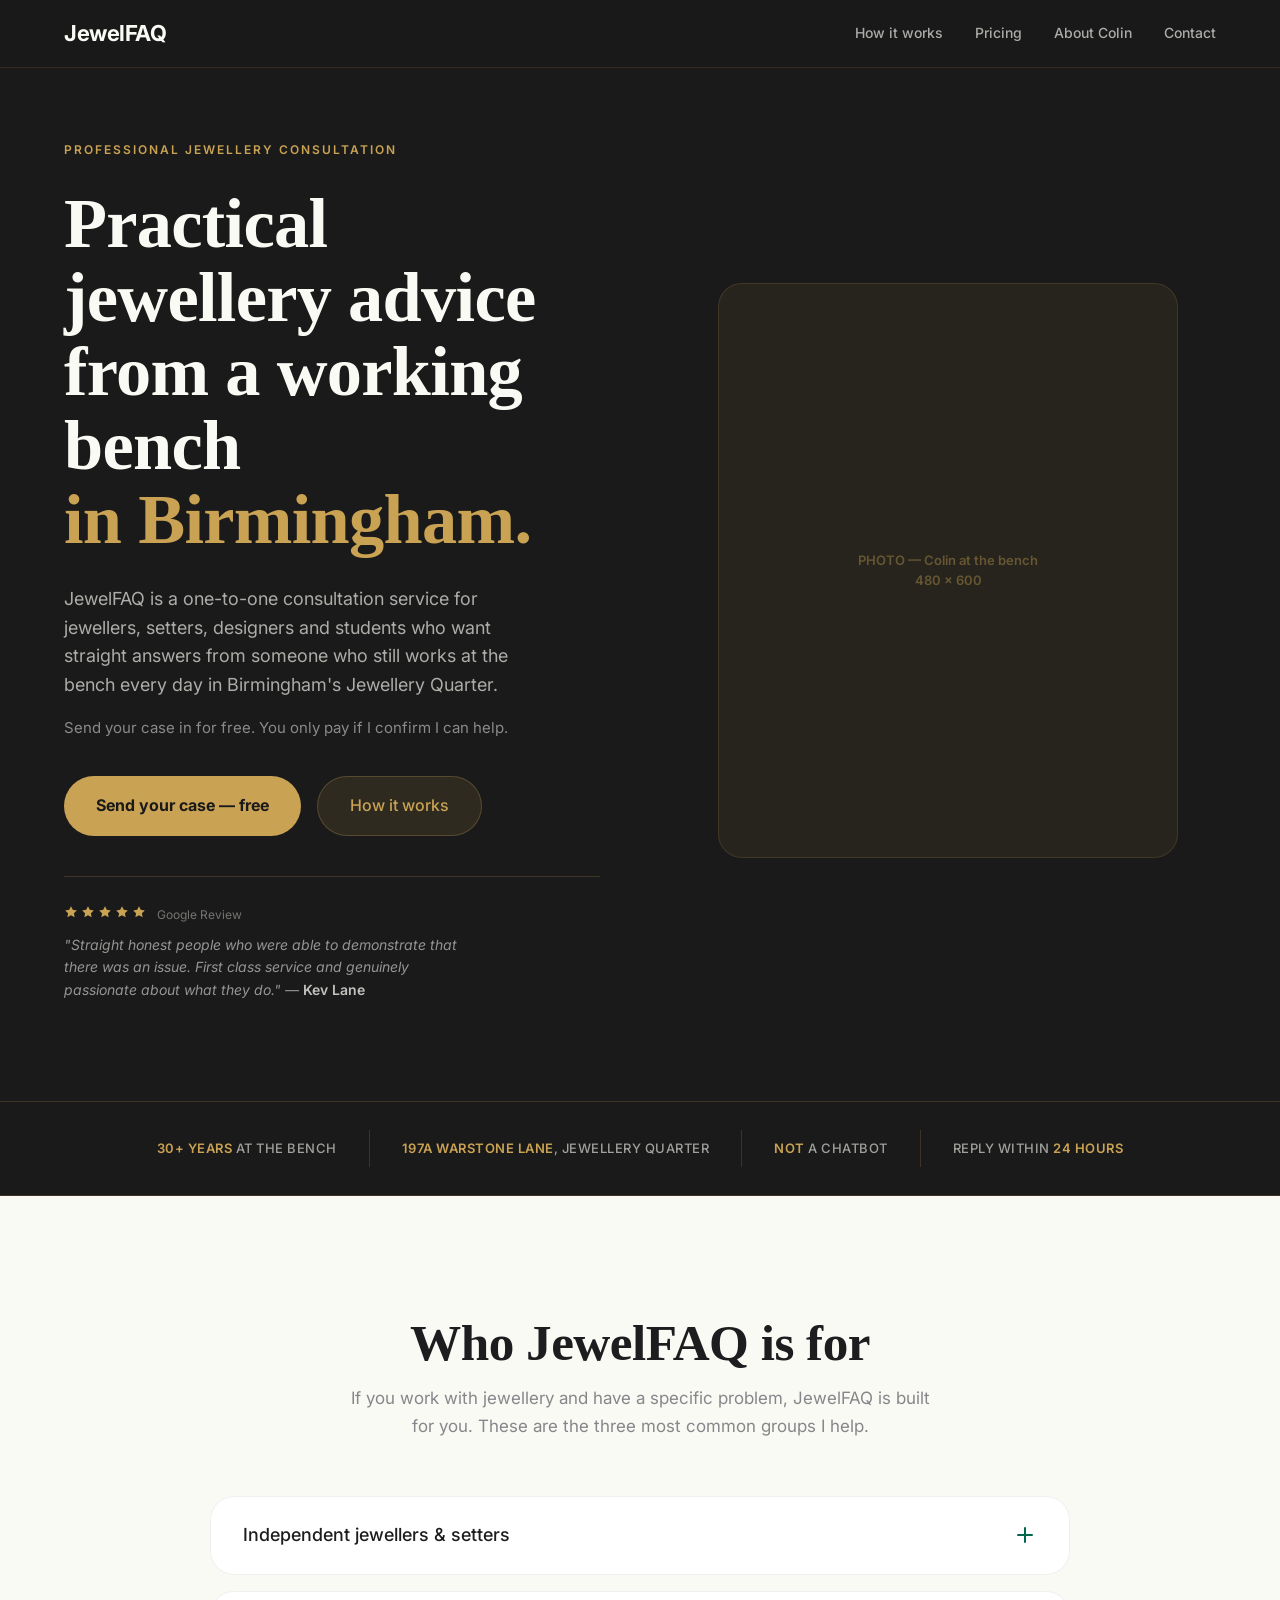
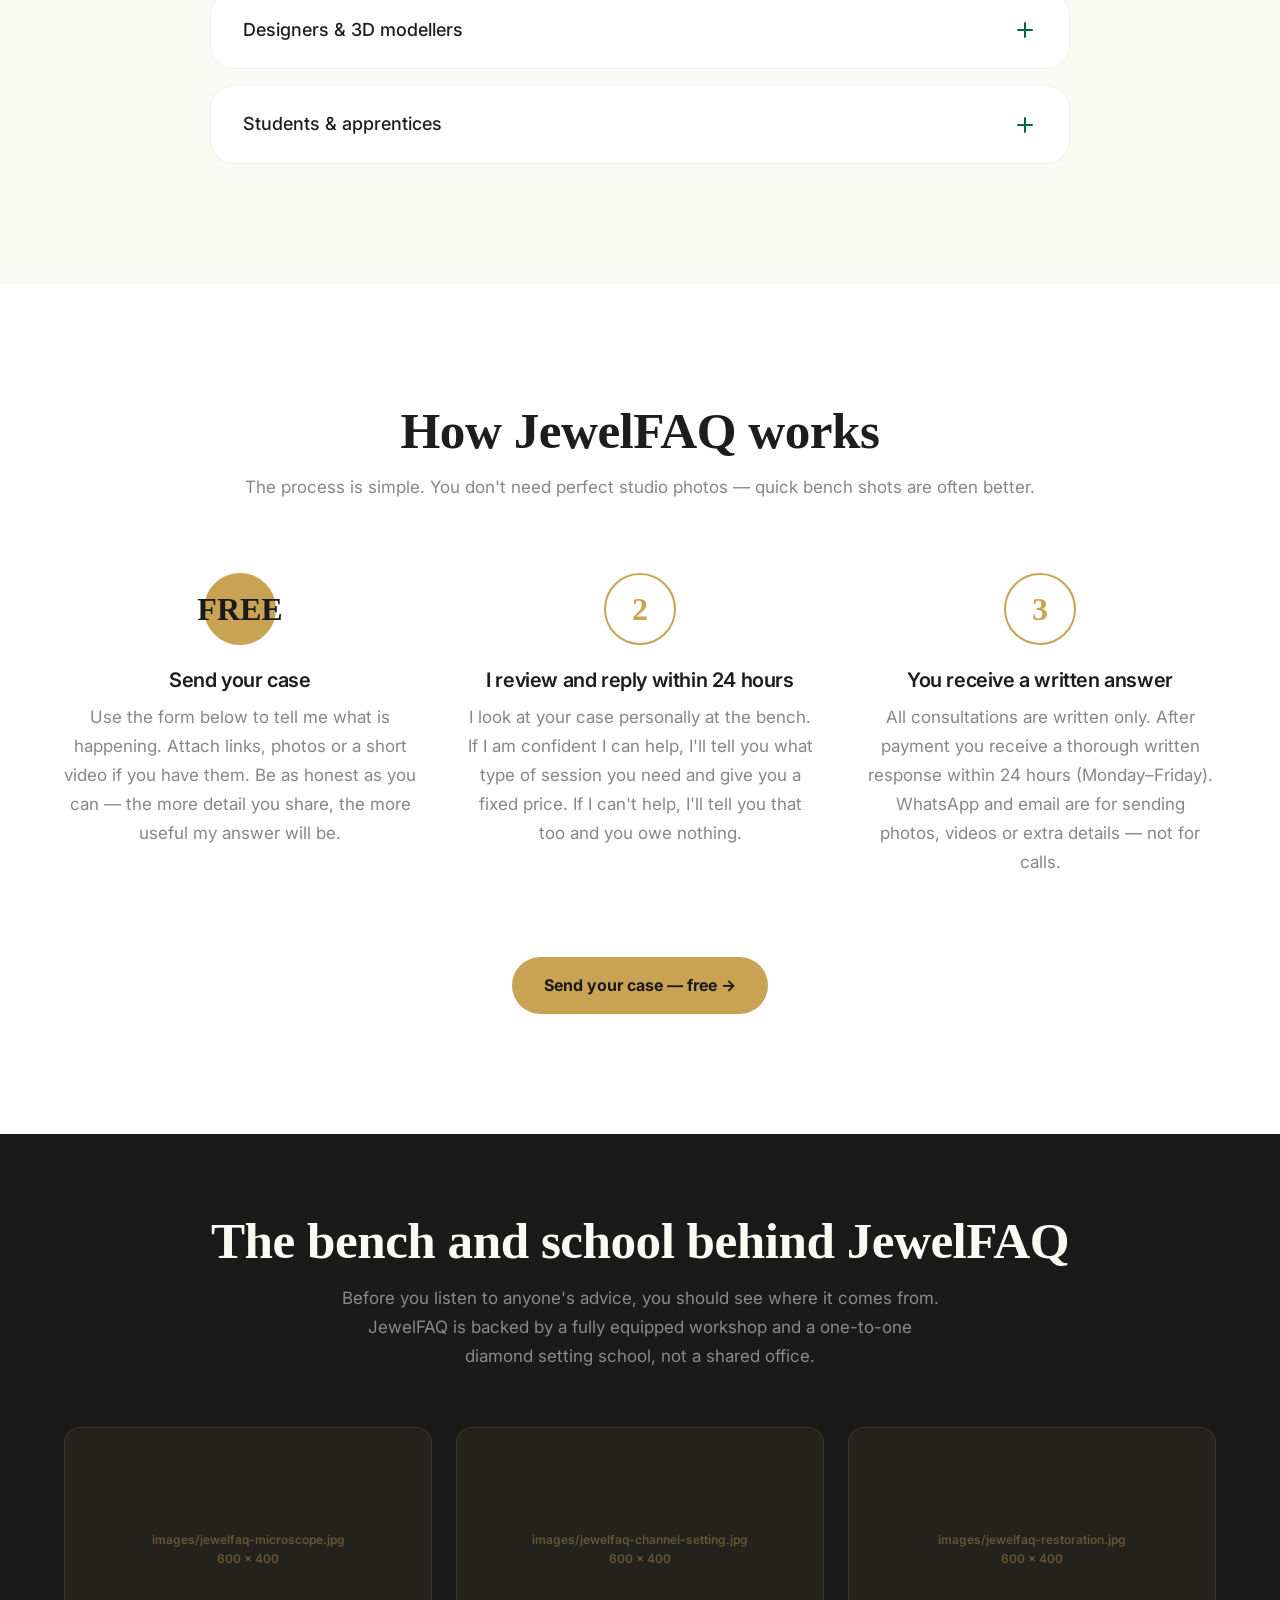
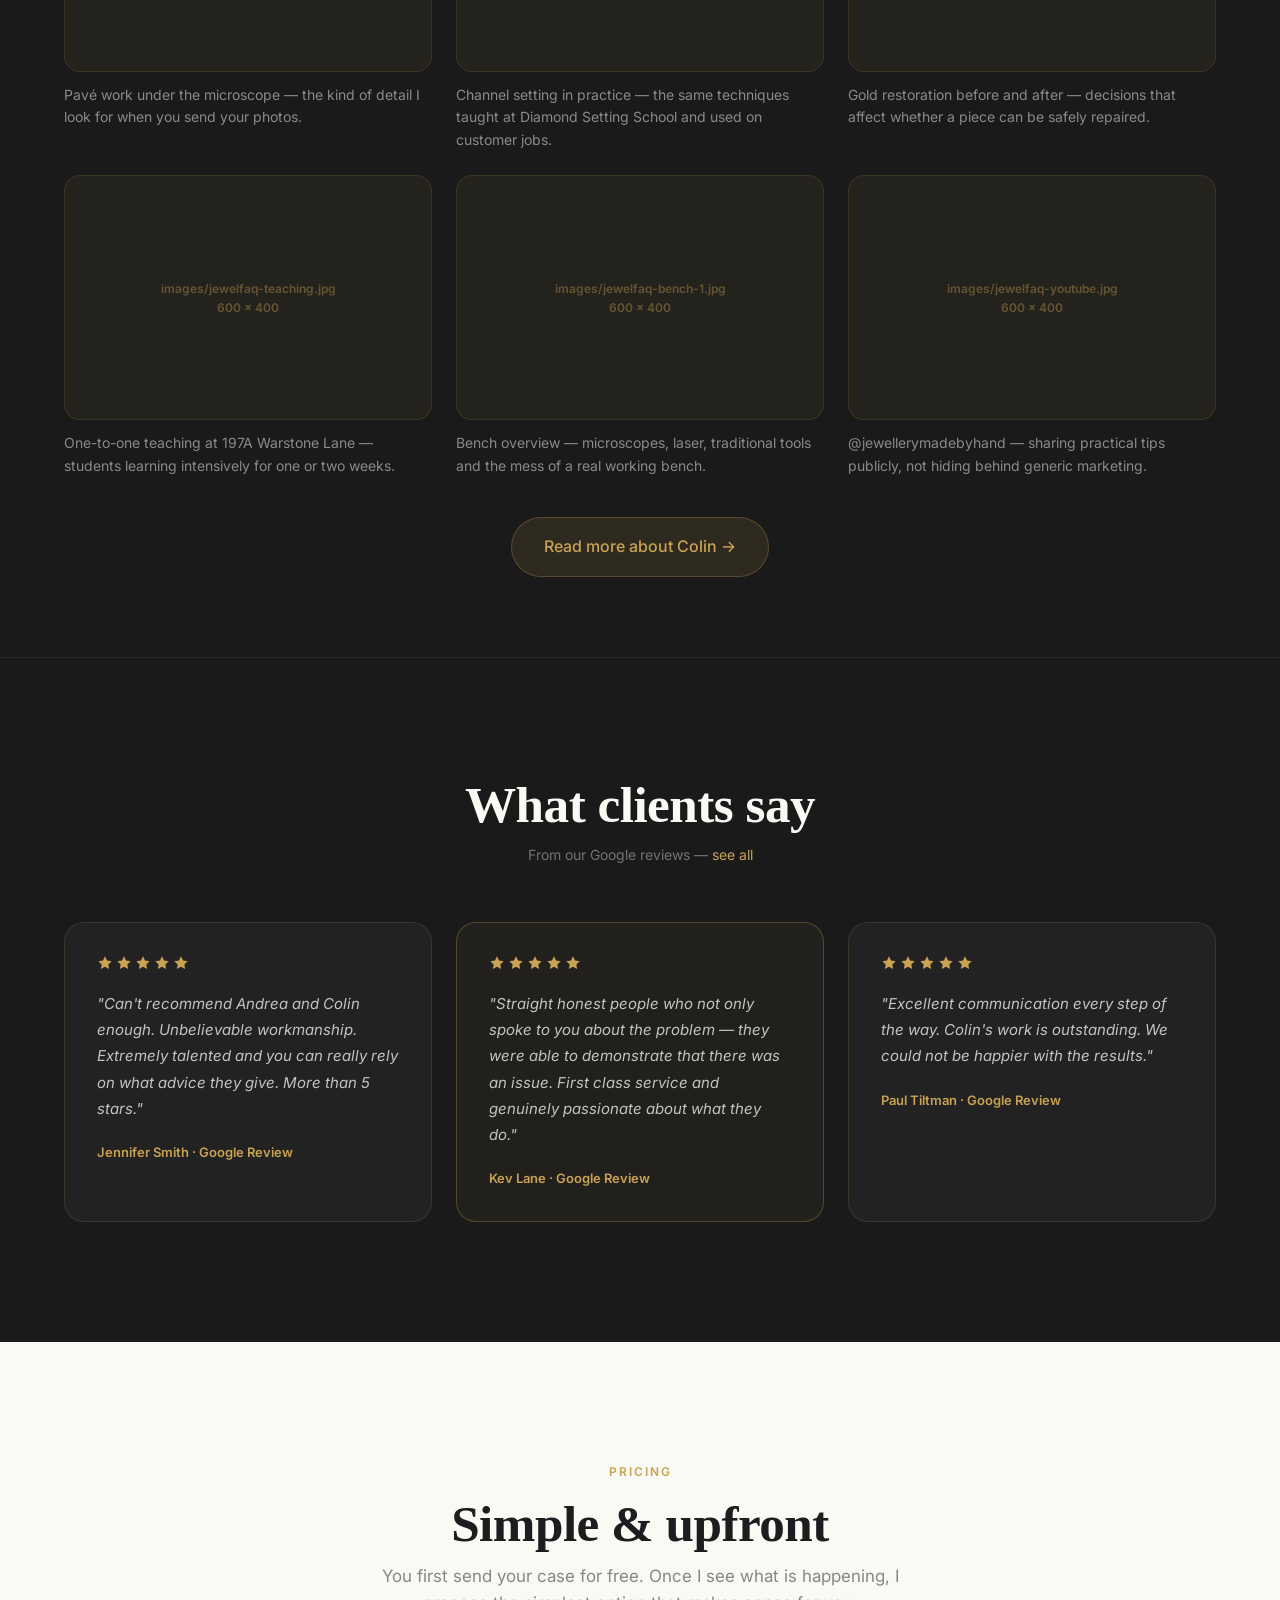
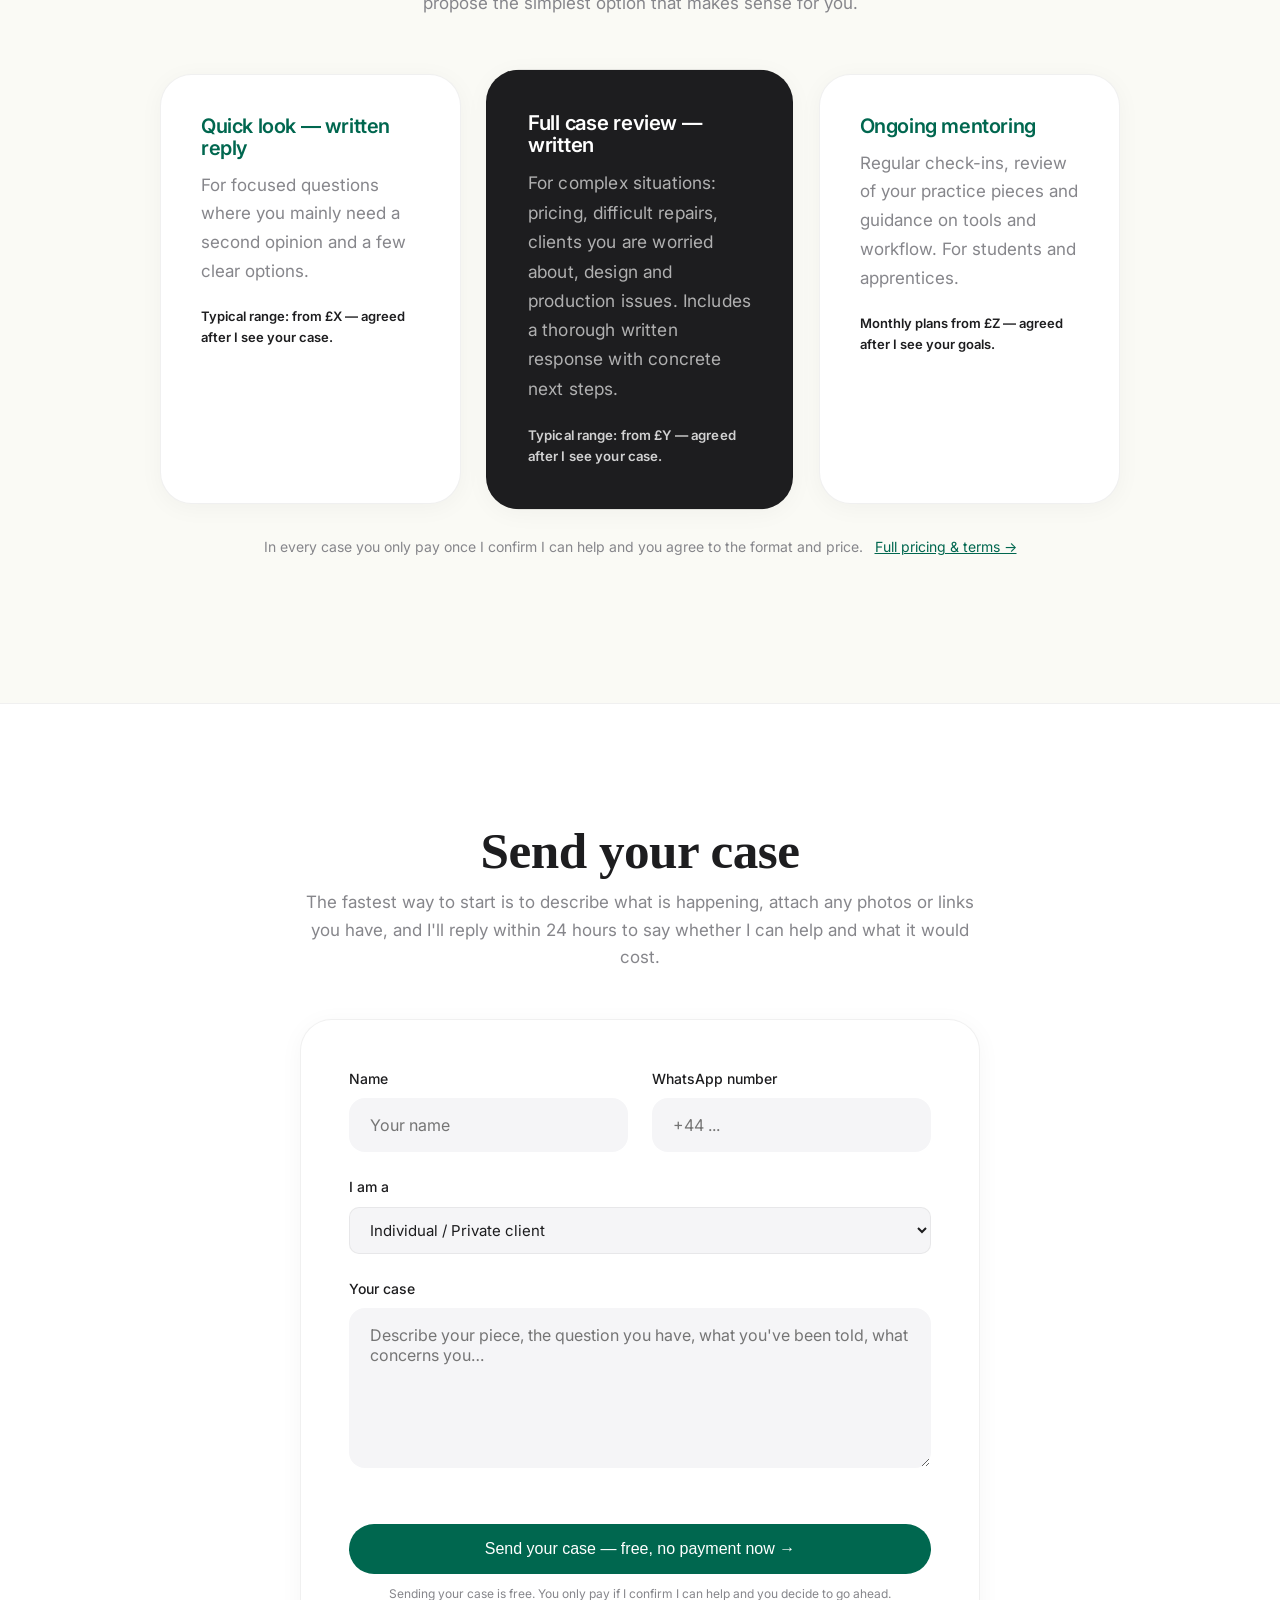
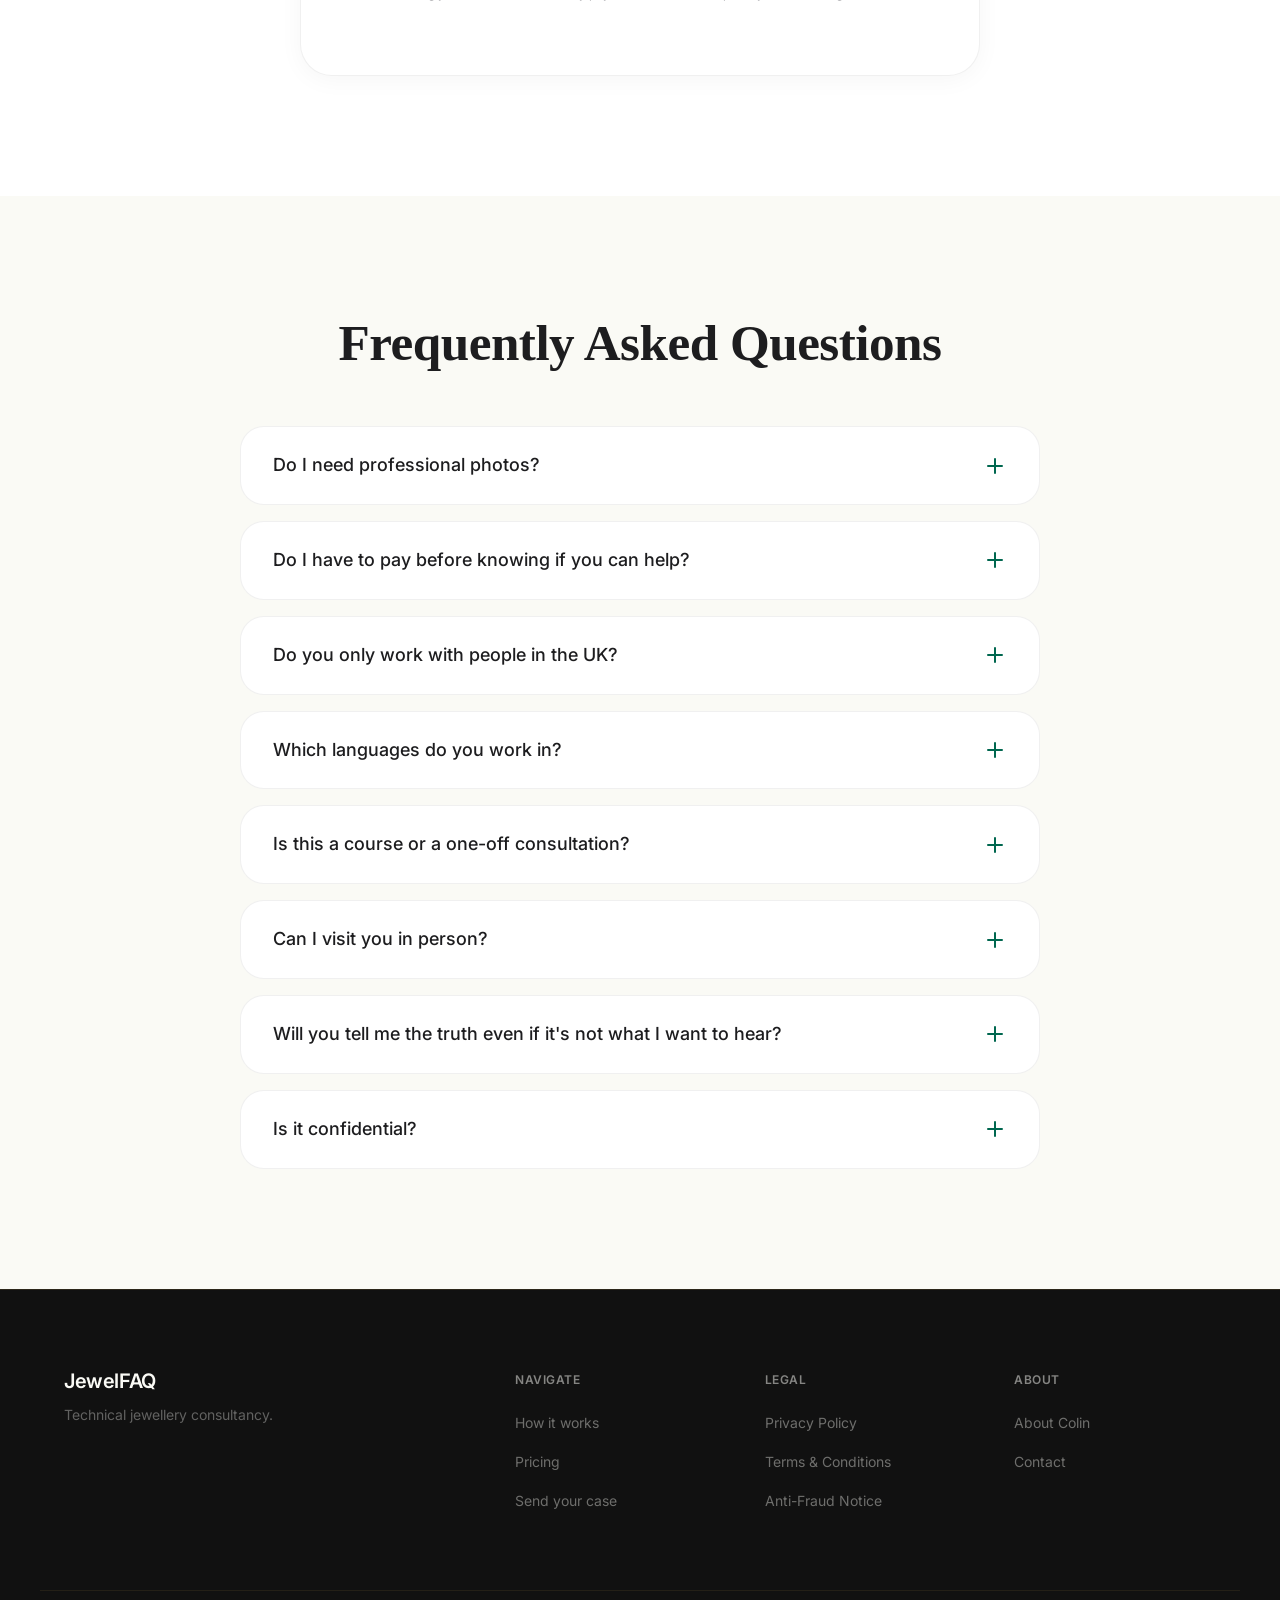
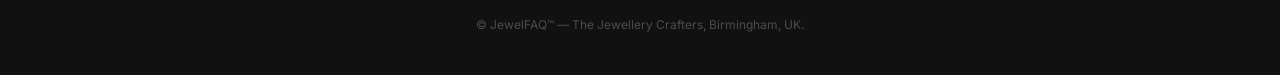
==== commit 9a927222: "Remove all live/video call references; consultations are written only - index.html: step 3 heading c" ====
--- a/index.html
+++ b/index.html
@@ -202,8 +202,8 @@
           </div>
           <div style="text-align: center;">
             <div class="f3-step-num">3</div>
-            <h3 style="font-size: 20px; margin-bottom: 12px; color: var(--text-main);">We work through it together</h3>
-            <p style="color: var(--text-muted); line-height: 1.7;">Depending on what you choose, we either do everything by email/WhatsApp, or we book a live call. You get clear explanations and a short written summary with concrete next steps.</p>
+            <h3 style="font-size: 20px; margin-bottom: 12px; color: var(--text-main);">You receive a written answer</h3>
+            <p style="color: var(--text-muted); line-height: 1.7;">All consultations are written only. After payment you receive a thorough written response within 24 hours (Monday&ndash;Friday). WhatsApp and email are for sending photos, videos or extra details &mdash; not for calls.</p>
           </div>
         </div>
 
@@ -339,8 +339,8 @@
           </div>
 
           <div class="bento-card dark" style="transform: scale(1.02); z-index: 10;">
-            <h3 style="font-size: 20px; color: #fff; margin-bottom: 12px;">Full case review &amp; live call</h3>
-            <p style="color: rgba(255,255,255,0.65); line-height: 1.7; margin-bottom: 20px;">For complex situations: pricing, difficult repairs, clients you are worried about, design and production issues. Includes a call and a short written summary.</p>
+            <h3 style="font-size: 20px; color: #fff; margin-bottom: 12px;">Full case review &mdash; written</h3>
+            <p style="color: rgba(255,255,255,0.65); line-height: 1.7; margin-bottom: 20px;">For complex situations: pricing, difficult repairs, clients you are worried about, design and production issues. Includes a thorough written response with concrete next steps.</p>
             <p style="font-size: 13px; color: rgba(255,255,255,0.8); font-weight: 600; margin: 0;">Typical range: from &pound;Y &mdash; agreed after I see your case.</p>
           </div>
 
